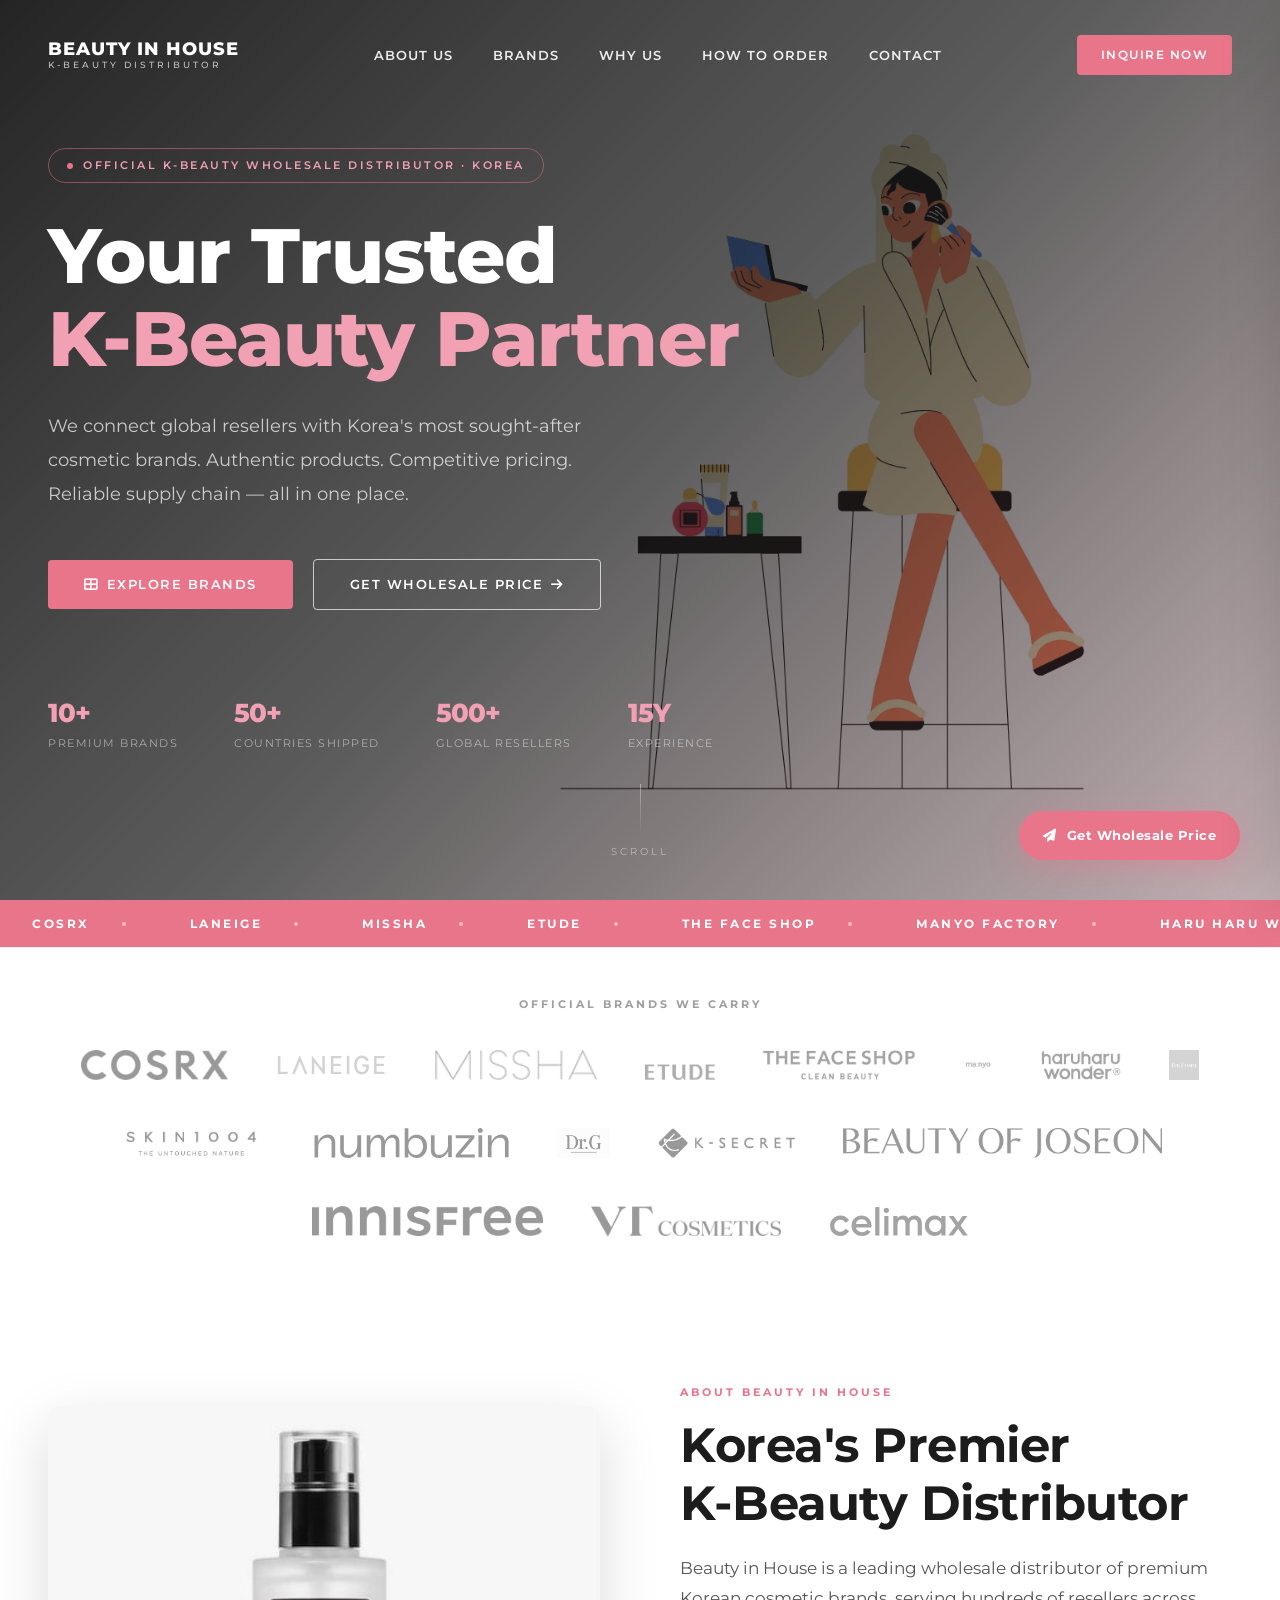
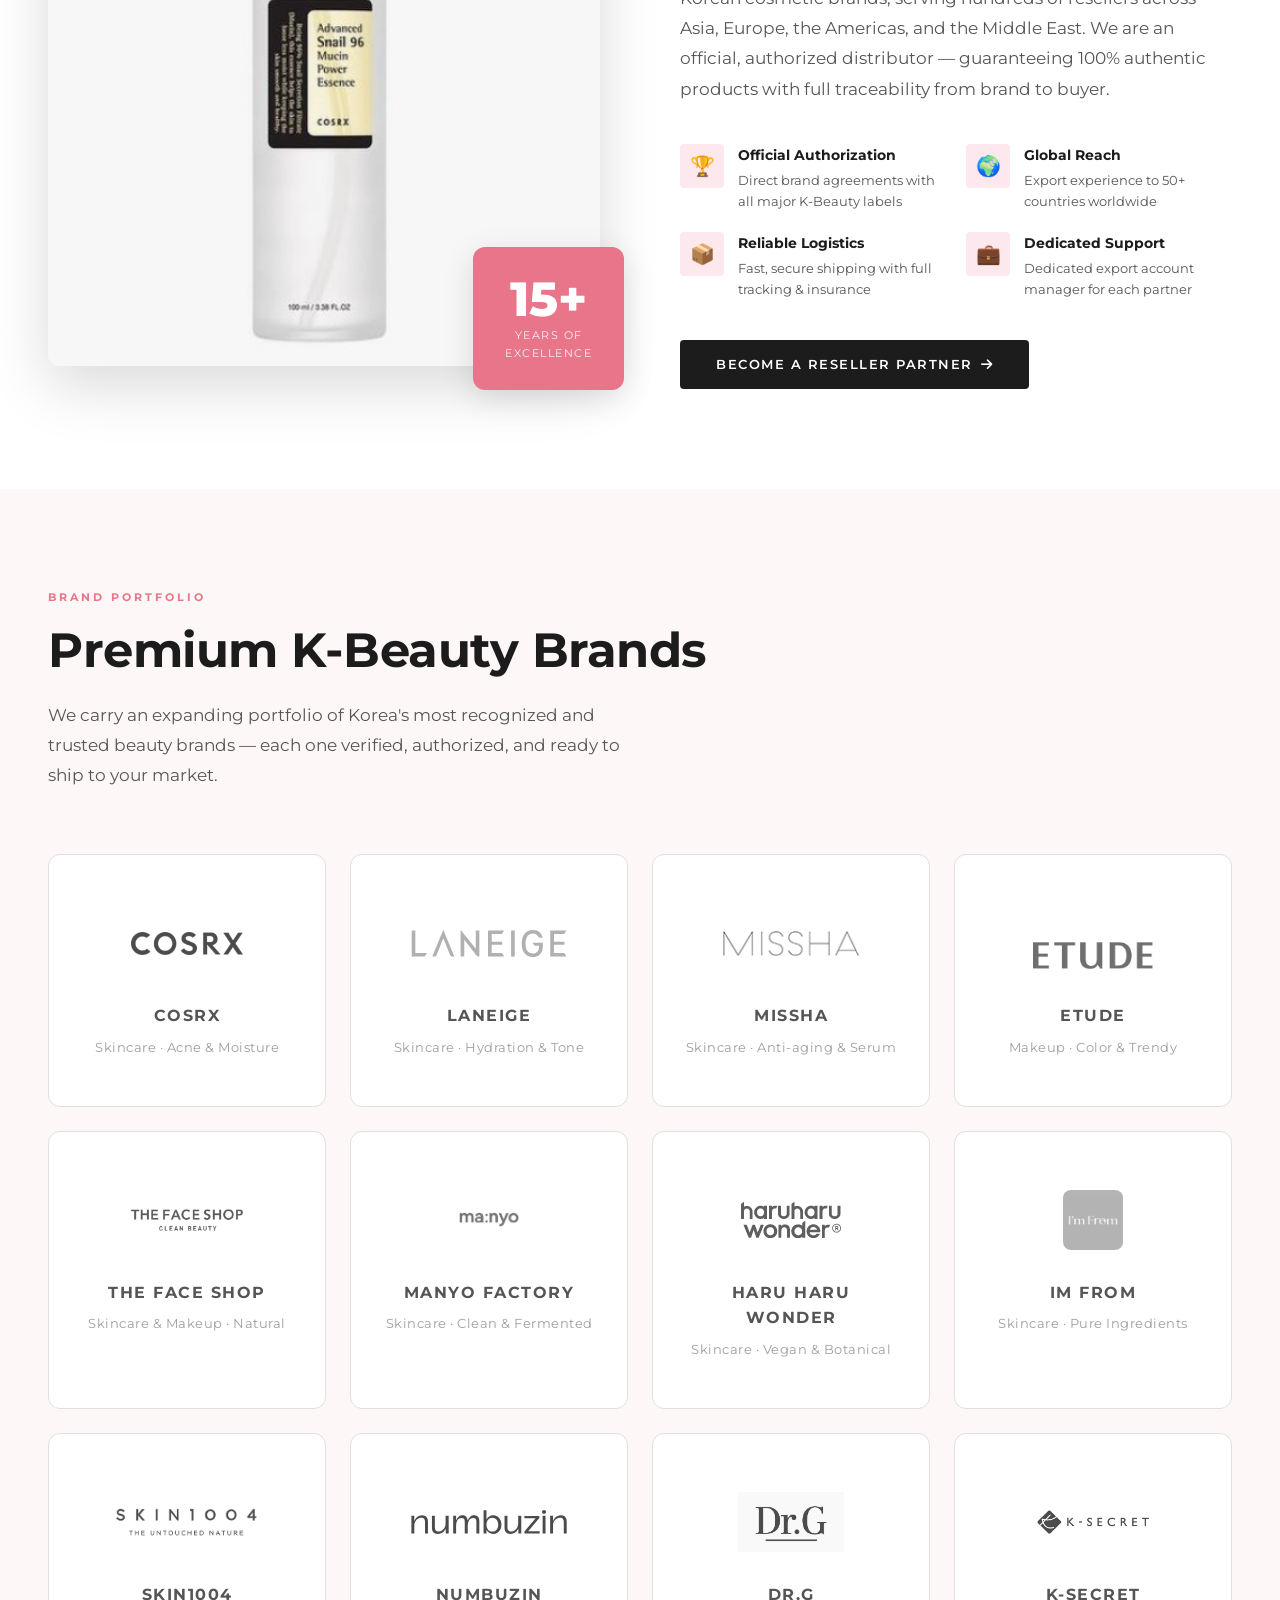
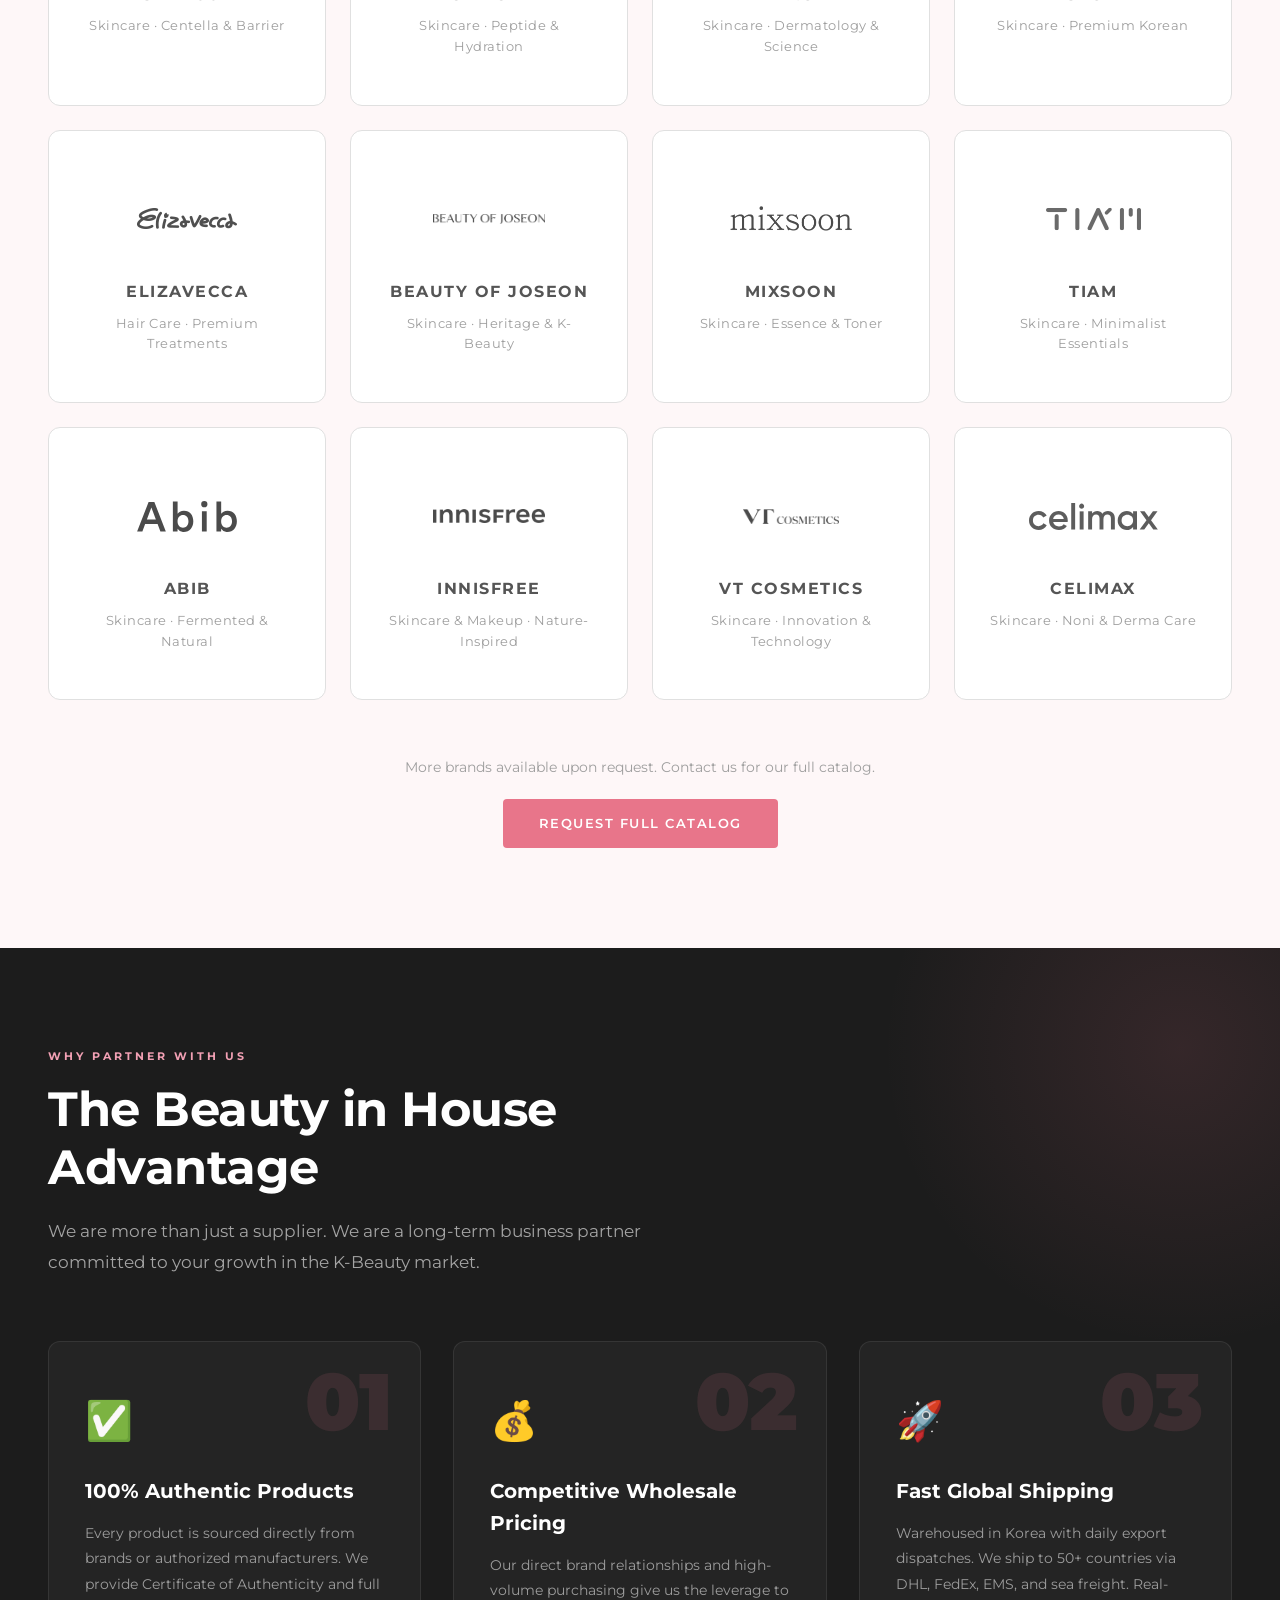
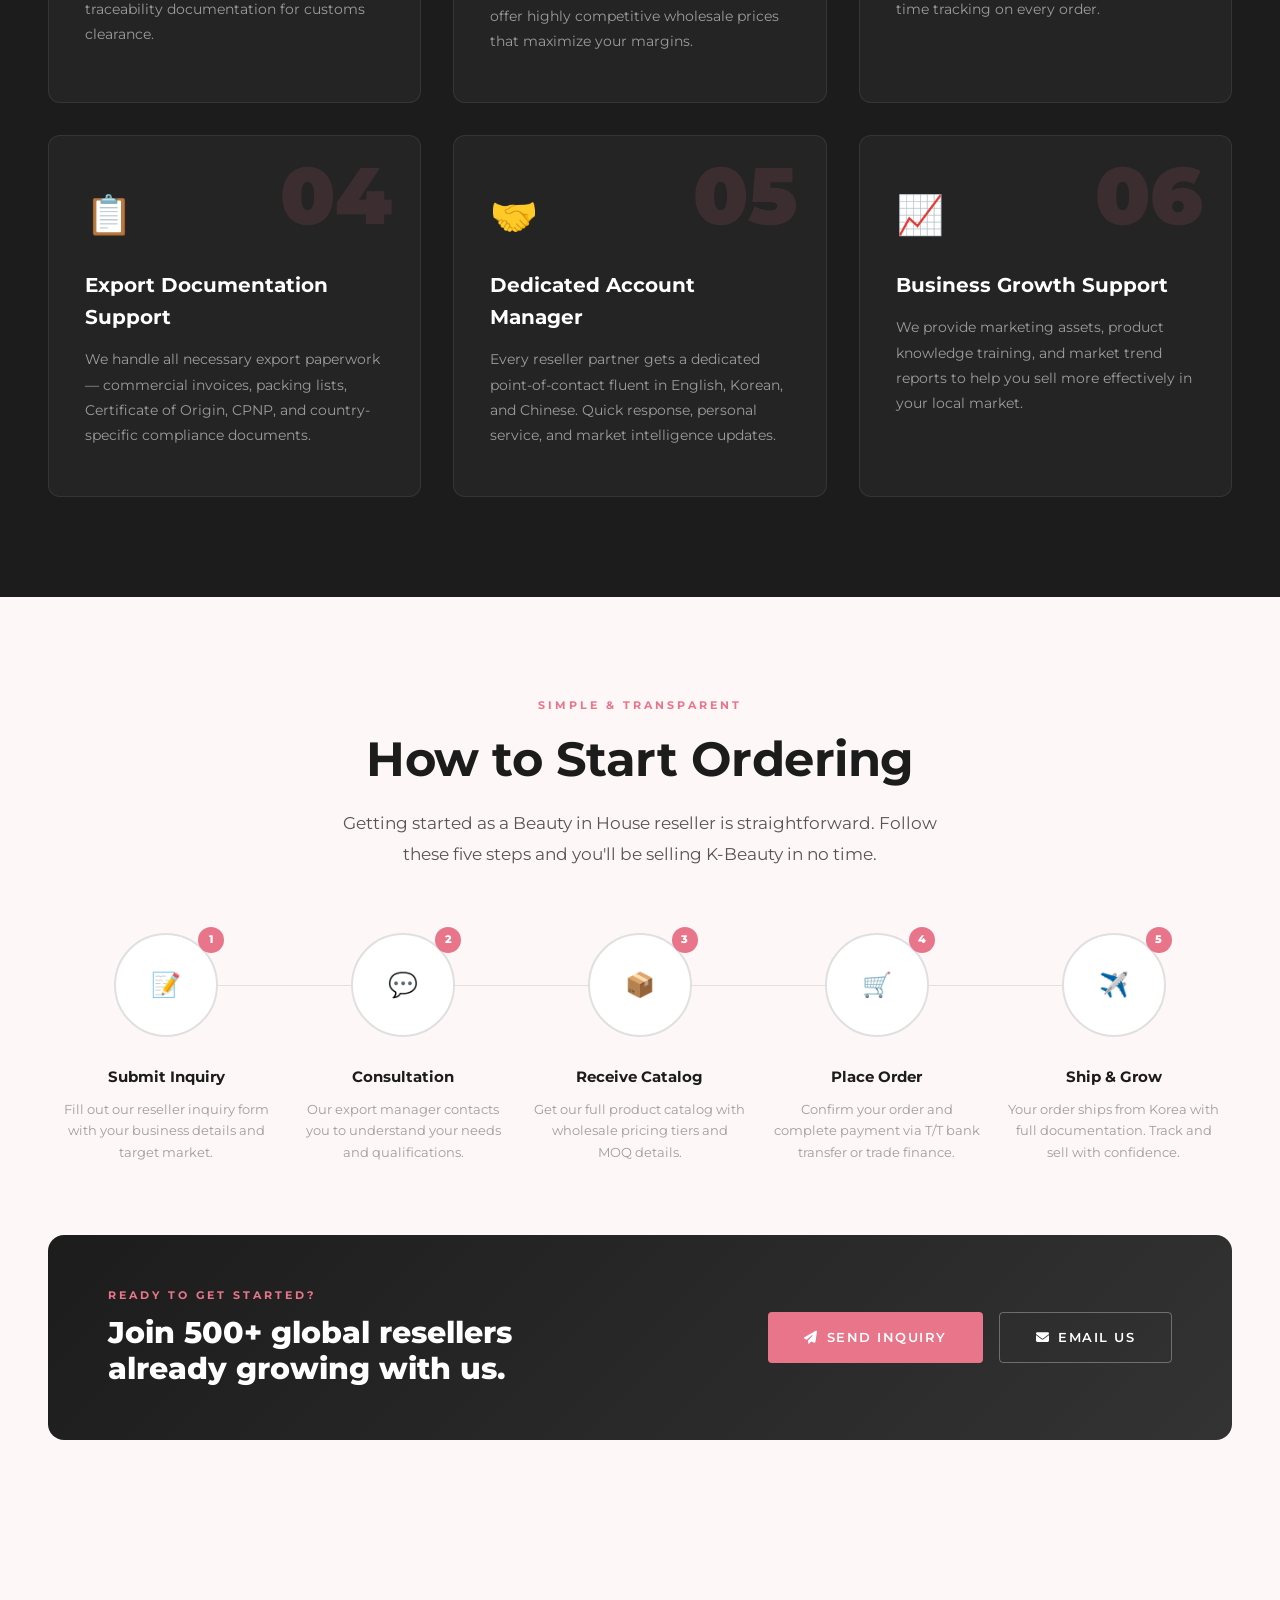
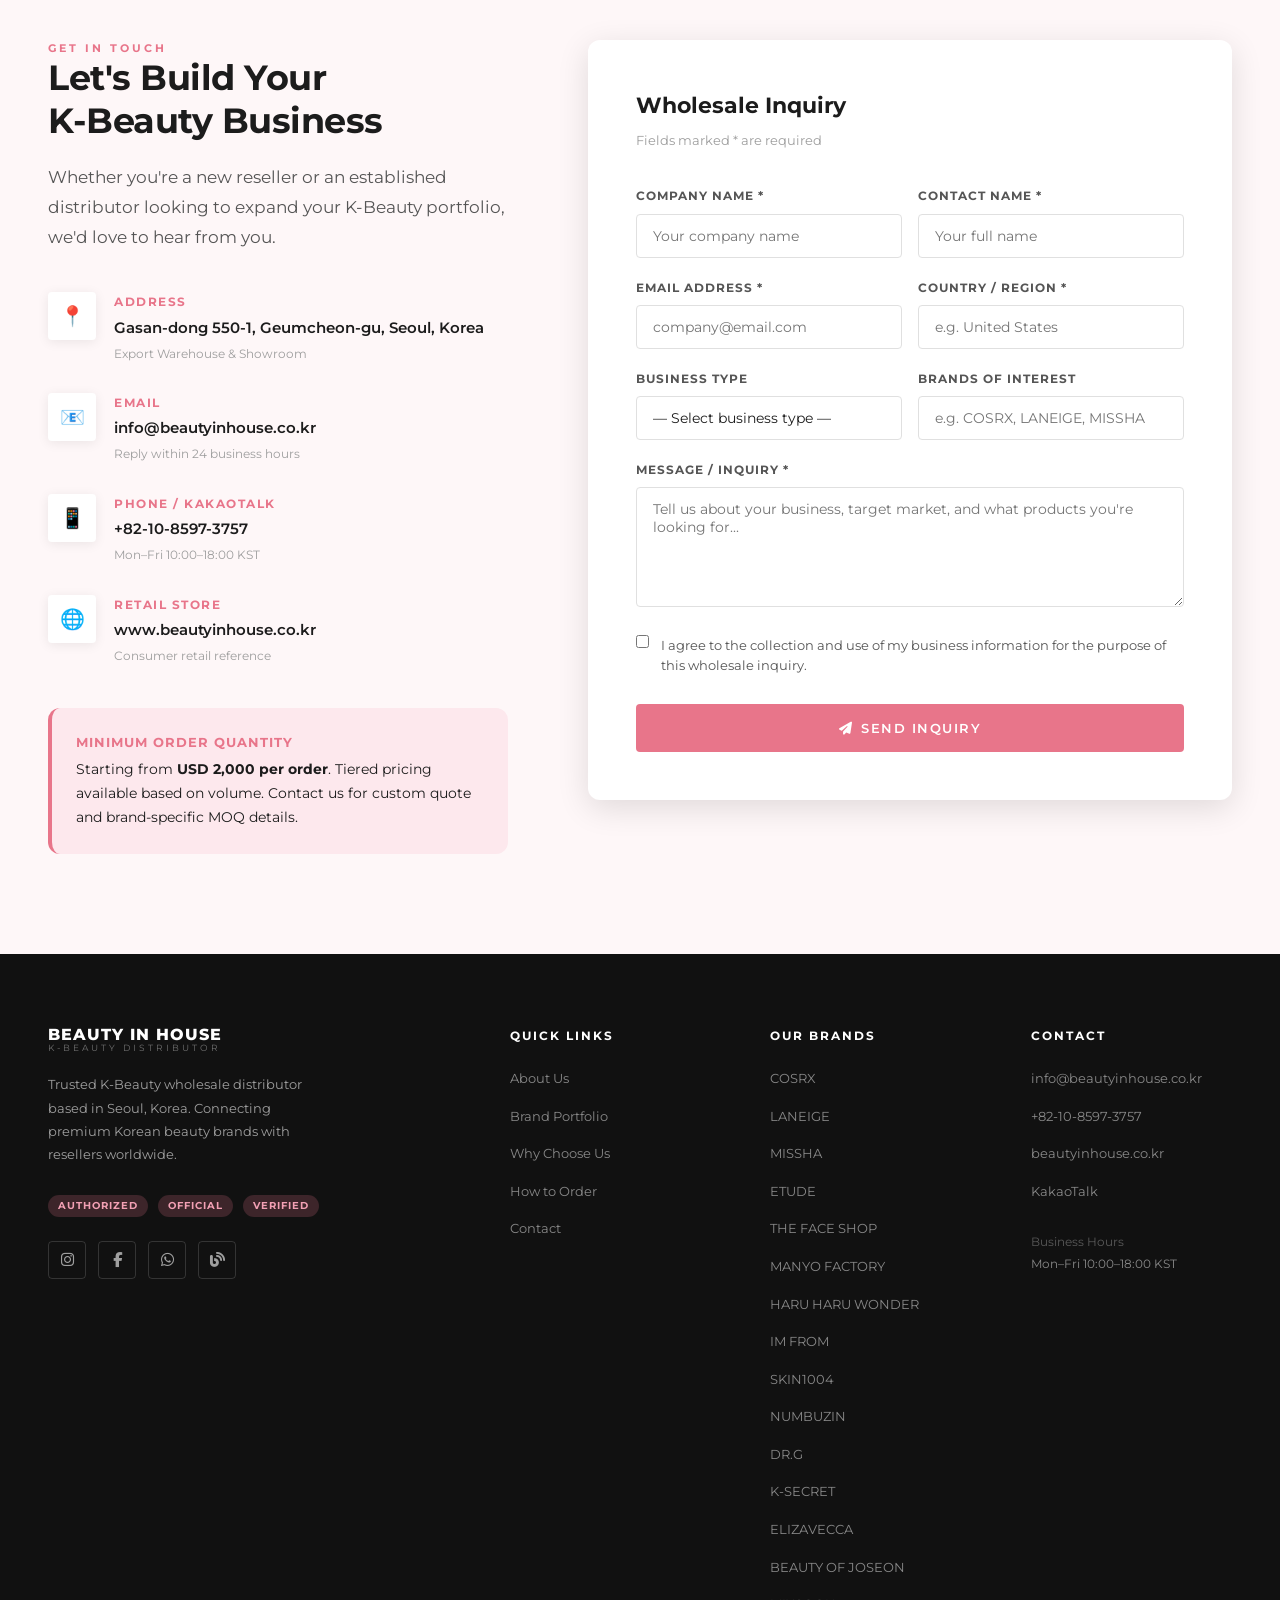
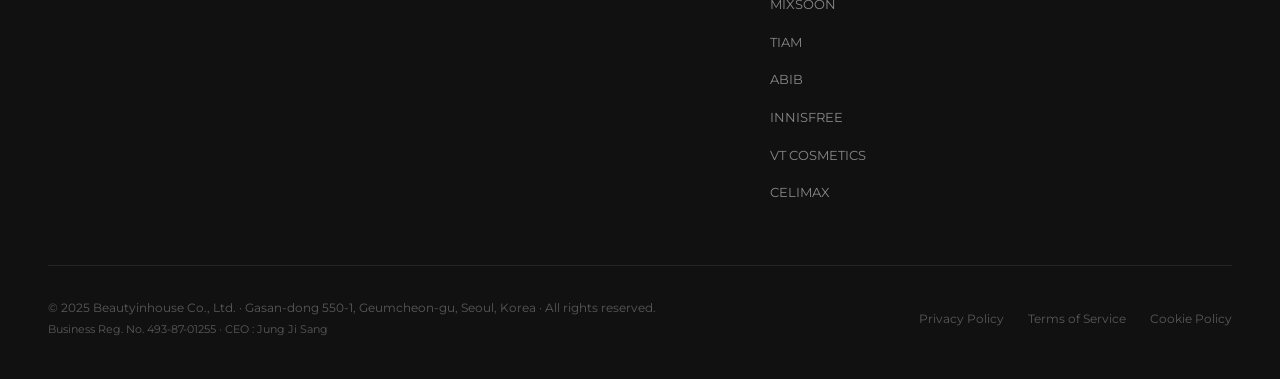
==== index.html @ b797c0ff "Add CELIMAX to brand portfolio Co-Authored-By: Claude Opus 4.6 (1M context) <noreply@anthropic.com>" ====
<!DOCTYPE html>
<html lang="en">
<head>
  <meta charset="UTF-8">
  <meta name="viewport" content="width=device-width, initial-scale=1.0">
  <meta name="description" content="Beauty in House — Korea's trusted K-Beauty wholesale distributor. Premium skincare and cosmetics brands for global resellers.">
  <meta name="keywords" content="K-Beauty distributor, Korean cosmetics wholesale, COSRX, Laneige, MISSHA, The Face Shop, Etude, SKIN1004, numbuzin, beauty wholesale Korea">
  <meta property="og:title" content="Beauty in House | K-Beauty Wholesale Distributor">
  <meta property="og:description" content="Your trusted partner for premium Korean beauty brands. Wholesale distribution to global resellers.">
  <meta property="og:image" content="https://www.beautyinhouse.co.kr/web/upload/category/editor/2019/12/13/cad87a195fcfed9d907563aa02113618.jpg">
  <title>Beauty in House | K-Beauty Wholesale Distributor</title>

  <!-- Fonts -->
  <link rel="preconnect" href="https://fonts.googleapis.com">
  <link rel="preconnect" href="https://fonts.gstatic.com" crossorigin>
  <link href="https://fonts.googleapis.com/css2?family=Montserrat:wght@400;500;600;700;800;900&family=Noto+Sans+KR:wght@400;500;700&display=swap" rel="stylesheet">

  <!-- Icons -->
  <link rel="stylesheet" href="https://cdnjs.cloudflare.com/ajax/libs/font-awesome/6.5.0/css/all.min.css">

  <!-- Styles -->
  <link rel="stylesheet" href="css/style.css">

  <style>
    /* Inline extras */
    .toast {
      position: fixed;
      bottom: 40px; left: 50%;
      transform: translateX(-50%) translateY(20px);
      background: #1C1C1C;
      color: #fff;
      padding: 14px 28px;
      border-radius: 100px;
      font-size: 14px;
      font-family: 'Montserrat', sans-serif;
      font-weight: 600;
      z-index: 9999;
      opacity: 0;
      transition: opacity 0.3s, transform 0.3s;
      box-shadow: 0 8px 32px rgba(0,0,0,0.2);
      white-space: nowrap;
      letter-spacing: 0.3px;
    }
    .toast.show { opacity: 1; transform: translateX(-50%) translateY(0); }
    .toast span { color: #4CAF50; margin-right: 6px; }
    .spinner {
      display: inline-block; width: 14px; height: 14px;
      border: 2px solid rgba(255,255,255,0.3);
      border-top-color: #fff; border-radius: 50%;
      animation: spin 0.7s linear infinite;
    }
    @keyframes spin { to { transform: rotate(360deg); } }
    .nav-links a.active-link { color: #E8758A !important; }
    .nav-links a.active-link::after { width: 100% !important; }

    /* Verified badge */
    .verified-tag {
      display: inline-flex; align-items: center; gap: 6px;
      background: rgba(232,117,138,0.15); border: 1px solid rgba(232,117,138,0.3);
      padding: 5px 14px; border-radius: 100px;
      font-size: 11px; font-weight: 700; letter-spacing: 1.5px;
      text-transform: uppercase; color: #E8758A; margin-bottom: 12px;
    }

    /* Partner logos row */
    .partner-row {
      border-top: 1px solid #eee;
      padding: 48px 0;
      background: #fff;
    }
    .partner-label {
      text-align: center;
      font-size: 11px;
      font-weight: 700;
      letter-spacing: 3px;
      text-transform: uppercase;
      color: #9E9E9E;
      margin-bottom: 36px;
    }
    .partner-logos {
      display: flex;
      align-items: center;
      justify-content: center;
      flex-wrap: wrap;
      gap: 48px;
    }
    .partner-logos img {
      height: 30px; width: auto;
      filter: grayscale(100%) opacity(0.4);
      transition: filter 0.3s;
      object-fit: contain;
    }
    .partner-logos img:hover { filter: grayscale(0%) opacity(1); }
  </style>
</head>
<body>

<!-- ============================================================
     HEADER
     ============================================================ -->
<header id="header" class="transparent">
  <nav class="nav-inner">

    <!-- Logo -->
    <a href="#" class="nav-logo">
      <img src="images/logo.png"
           alt="Beauty in House Logo">
      <div class="nav-logo-text">
        <span>BEAUTY IN HOUSE</span>
        <span>K-Beauty Distributor</span>
      </div>
    </a>

    <!-- Desktop Nav -->
    <ul class="nav-links">
      <li><a href="#about">About Us</a></li>
      <li><a href="#brands">Brands</a></li>
      <li><a href="#why">Why Us</a></li>
      <li><a href="#process">How to Order</a></li>
      <li><a href="#contact">Contact</a></li>
    </ul>

    <!-- Right side -->
    <div class="nav-cta">
      <a href="#contact" class="btn btn-primary">Inquire Now</a>
    </div>

    <!-- Mobile toggle -->
    <button class="menu-toggle" aria-label="Open menu">
      <span></span><span></span><span></span>
    </button>
  </nav>
</header>

<!-- Mobile Nav -->
<div class="mobile-overlay"></div>
<nav class="mobile-nav">
  <button class="mobile-nav-close">✕</button>
  <ul class="mobile-nav-links">
    <li><a href="#about">About Us <i class="fas fa-chevron-right" style="font-size:11px"></i></a></li>
    <li><a href="#brands">Brands <i class="fas fa-chevron-right" style="font-size:11px"></i></a></li>
    <li><a href="#why">Why Us <i class="fas fa-chevron-right" style="font-size:11px"></i></a></li>
    <li><a href="#process">How to Order <i class="fas fa-chevron-right" style="font-size:11px"></i></a></li>
    <li><a href="#contact">Contact <i class="fas fa-chevron-right" style="font-size:11px"></i></a></li>
  </ul>
  <div style="margin-top:40px;">
    <a href="#contact" class="btn btn-primary" style="width:100%;justify-content:center">Inquire Now</a>
  </div>
</nav>


<!-- ============================================================
     HERO SECTION
     ============================================================ -->
<section id="hero">
  <div class="hero-bg"></div>
  <div class="hero-overlay"></div>

  <div class="hero-content">
    <div class="hero-badge">
      <span>Official K-Beauty Wholesale Distributor · Korea</span>
    </div>

    <h1 class="hero-title">
      Your Trusted<br>
      <em>K-Beauty Partner</em>
    </h1>

    <p class="hero-desc">
      We connect global resellers with Korea's most sought-after cosmetic brands.
      Authentic products. Competitive pricing. Reliable supply chain — all in one place.
    </p>

    <div class="hero-actions">
      <a href="#brands" class="btn btn-primary">
        <i class="fas fa-th-large"></i> Explore Brands
      </a>
      <a href="#contact" class="btn btn-outline">
        Get Wholesale Price <i class="fas fa-arrow-right"></i>
      </a>
    </div>

    <div class="hero-stats">
      <div class="hero-stat">
        <div class="hero-stat-num">
          <span data-count="10" data-suffix="+">0+</span>
        </div>
        <div class="hero-stat-label">Premium Brands</div>
      </div>
      <div class="hero-stat">
        <div class="hero-stat-num">
          <span data-count="50" data-suffix="+">0+</span>
        </div>
        <div class="hero-stat-label">Countries Shipped</div>
      </div>
      <div class="hero-stat">
        <div class="hero-stat-num">
          <span data-count="500" data-suffix="+">0+</span>
        </div>
        <div class="hero-stat-label">Global Resellers</div>
      </div>
      <div class="hero-stat">
        <div class="hero-stat-num">
          <span data-count="15" data-suffix="Y">0Y</span>
        </div>
        <div class="hero-stat-label">Experience</div>
      </div>
    </div>
  </div>

  <div class="hero-scroll">
    <div class="scroll-line"></div>
    <span>Scroll</span>
  </div>
</section>


<!-- ============================================================
     TICKER
     ============================================================ -->
<div class="ticker-wrap">
  <div class="ticker-track">
    <!-- Duplicated for seamless loop -->
    <div class="ticker-item">COSRX <span class="ticker-dot"></span></div>
    <div class="ticker-item">LANEIGE <span class="ticker-dot"></span></div>
    <div class="ticker-item">MISSHA <span class="ticker-dot"></span></div>
    <div class="ticker-item">ETUDE <span class="ticker-dot"></span></div>
    <div class="ticker-item">THE FACE SHOP <span class="ticker-dot"></span></div>
    <div class="ticker-item">MANYO FACTORY <span class="ticker-dot"></span></div>
    <div class="ticker-item">HARU HARU WONDER <span class="ticker-dot"></span></div>
    <div class="ticker-item">IM FROM <span class="ticker-dot"></span></div>
    <div class="ticker-item">SKIN1004 <span class="ticker-dot"></span></div>
    <div class="ticker-item">NUMBUZIN <span class="ticker-dot"></span></div>
    <div class="ticker-item">DR.G <span class="ticker-dot"></span></div>
    <div class="ticker-item">K-SECRET <span class="ticker-dot"></span></div>
    <div class="ticker-item">BEAUTY OF JOSEON <span class="ticker-dot"></span></div>
    <div class="ticker-item">MIXSOON <span class="ticker-dot"></span></div>
    <div class="ticker-item">TIAM <span class="ticker-dot"></span></div>
    <div class="ticker-item">ABIB <span class="ticker-dot"></span></div>
    <div class="ticker-item">INNISFREE <span class="ticker-dot"></span></div>
    <div class="ticker-item">VT COSMETICS <span class="ticker-dot"></span></div>
    <div class="ticker-item">AUTHENTIC K-BEAUTY <span class="ticker-dot"></span></div>
    <div class="ticker-item">WHOLESALE DISTRIBUTION <span class="ticker-dot"></span></div>
    <div class="ticker-item">GLOBAL RESELLERS WELCOME <span class="ticker-dot"></span></div>
    <!-- Duplicate -->
    <div class="ticker-item">COSRX <span class="ticker-dot"></span></div>
    <div class="ticker-item">LANEIGE <span class="ticker-dot"></span></div>
    <div class="ticker-item">MISSHA <span class="ticker-dot"></span></div>
    <div class="ticker-item">ETUDE <span class="ticker-dot"></span></div>
    <div class="ticker-item">THE FACE SHOP <span class="ticker-dot"></span></div>
    <div class="ticker-item">MANYO FACTORY <span class="ticker-dot"></span></div>
    <div class="ticker-item">HARU HARU WONDER <span class="ticker-dot"></span></div>
    <div class="ticker-item">IM FROM <span class="ticker-dot"></span></div>
    <div class="ticker-item">SKIN1004 <span class="ticker-dot"></span></div>
    <div class="ticker-item">NUMBUZIN <span class="ticker-dot"></span></div>
    <div class="ticker-item">DR.G <span class="ticker-dot"></span></div>
    <div class="ticker-item">K-SECRET <span class="ticker-dot"></span></div>
    <div class="ticker-item">BEAUTY OF JOSEON <span class="ticker-dot"></span></div>
    <div class="ticker-item">MIXSOON <span class="ticker-dot"></span></div>
    <div class="ticker-item">TIAM <span class="ticker-dot"></span></div>
    <div class="ticker-item">ABIB <span class="ticker-dot"></span></div>
    <div class="ticker-item">INNISFREE <span class="ticker-dot"></span></div>
    <div class="ticker-item">VT COSMETICS <span class="ticker-dot"></span></div>
    <div class="ticker-item">AUTHENTIC K-BEAUTY <span class="ticker-dot"></span></div>
    <div class="ticker-item">WHOLESALE DISTRIBUTION <span class="ticker-dot"></span></div>
    <div class="ticker-item">GLOBAL RESELLERS WELCOME <span class="ticker-dot"></span></div>
  </div>
</div>


<!-- Partner logos quick row -->
<div class="partner-row">
  <div class="container">
    <p class="partner-label">Official Brands We Carry</p>
    <div class="partner-logos">
      <img src="Cosmetic Brand logo/COSRX 2.png"          alt="COSRX">
      <img src="Cosmetic Brand logo/laneige.svg"        alt="Laneige">
      <img src="Cosmetic Brand logo/MISSHA.png"         alt="MISSHA">
      <img src="Cosmetic Brand logo/etude.png"          alt="Etude">
      <img src="Cosmetic Brand logo/thefaceshop.png"    alt="The Face Shop">
      <img src="Cosmetic Brand logo/manyo.jpg"          alt="Manyo Factory">
      <img src="Cosmetic Brand logo/haruharu wonder.png" alt="Haru Haru Wonder">
      <img src="Cosmetic Brand logo/imfrom.jpg"         alt="Im From">
      <img src="Cosmetic Brand logo/SKIN1004.png"       alt="SKIN1004">
      <img src="Cosmetic Brand logo/numbuzin.svg"       alt="numbuzin">
      <img src="Cosmetic Brand logo/LOGO_Dr.G.webp"     alt="Dr.G">
      <img src="Cosmetic Brand logo/K-Secret.png"       alt="K-Secret">
      <img src="Cosmetic Brand logo/BEAUTY OF JOSEON.png" alt="Beauty of Joseon">
      <img src="Cosmetic Brand logo/innisfree.png"      alt="innisfree">
      <img src="Cosmetic Brand logo/VT Cosmetics.png"   alt="VT Cosmetics">
      <img src="images/celimax.svg"                     alt="CELIMAX">
    </div>
  </div>
</div>


<!-- ============================================================
     ABOUT SECTION
     ============================================================ -->
<section id="about" class="section">
  <div class="container">
    <div class="about-grid">

      <!-- Image side -->
      <div class="about-image-wrap reveal">
        <img class="about-image-main"
             src="images/cosrx mucin essence.jpg"
             alt="Beauty in House showroom"
             onerror="this.src='https://images.unsplash.com/photo-1631729371254-42c2892f0e6e?w=800&q=80'; this.onerror=null;">
        <div class="about-image-badge">
          <div class="num">15+</div>
          <div class="txt">Years of<br>Excellence</div>
        </div>
      </div>

      <!-- Text side -->
      <div class="about-text">
        <div class="reveal">
          <p class="label">About Beauty in House</p>
          <h2 class="section-title">Korea's Premier<br>K-Beauty Distributor</h2>
          <p class="section-subtitle" style="margin-top:20px">
            Beauty in House is a leading wholesale distributor of premium Korean cosmetic brands,
            serving hundreds of resellers across Asia, Europe, the Americas, and the Middle East.
            We are an official, authorized distributor — guaranteeing 100% authentic products
            with full traceability from brand to buyer.
          </p>
        </div>

        <div class="about-features reveal" style="transition-delay:0.15s">
          <div class="about-feature">
            <div class="about-feature-icon">🏆</div>
            <div class="about-feature-text">
              <strong>Official Authorization</strong>
              <p>Direct brand agreements with all major K-Beauty labels</p>
            </div>
          </div>
          <div class="about-feature">
            <div class="about-feature-icon">🌍</div>
            <div class="about-feature-text">
              <strong>Global Reach</strong>
              <p>Export experience to 50+ countries worldwide</p>
            </div>
          </div>
          <div class="about-feature">
            <div class="about-feature-icon">📦</div>
            <div class="about-feature-text">
              <strong>Reliable Logistics</strong>
              <p>Fast, secure shipping with full tracking & insurance</p>
            </div>
          </div>
          <div class="about-feature">
            <div class="about-feature-icon">💼</div>
            <div class="about-feature-text">
              <strong>Dedicated Support</strong>
              <p>Dedicated export account manager for each partner</p>
            </div>
          </div>
        </div>

        <div class="reveal" style="margin-top:40px; transition-delay:0.3s">
          <a href="#contact" class="btn btn-dark">
            Become a Reseller Partner <i class="fas fa-arrow-right"></i>
          </a>
        </div>
      </div>
    </div>
  </div>
</section>


<!-- ============================================================
     BRANDS SECTION
     ============================================================ -->
<section id="brands" class="section section-alt">
  <div class="container">
    <div class="section-header reveal">
      <p class="label">Brand Portfolio</p>
      <h2 class="section-title">Premium K-Beauty Brands</h2>
      <p class="section-subtitle">
        We carry an expanding portfolio of Korea's most recognized and trusted beauty brands —
        each one verified, authorized, and ready to ship to your market.
      </p>
    </div>

    <div class="brands-grid">

      <!-- COSRX -->
      <div class="brand-card reveal reveal-delay-1">
        <div class="brand-logo-wrap">
          <img src="Cosmetic Brand logo/COSRX 2.png" alt="COSRX"
               onerror="this.style.display='none'; this.nextElementSibling.style.display='block'">
          <span style="display:none; font-size:1.6rem; font-weight:900; letter-spacing:1px;">COSRX</span>
        </div>
        <div class="brand-name">COSRX</div>
        <div class="brand-category">Skincare · Acne &amp; Moisture</div>
      </div>

      <!-- LANEIGE -->
      <div class="brand-card reveal reveal-delay-2">
        <div class="brand-logo-wrap">
          <img src="Cosmetic Brand logo/laneige.svg" alt="Laneige"
               onerror="this.style.display='none'; this.nextElementSibling.style.display='block'">
          <span style="display:none; font-size:1.3rem; font-weight:900; letter-spacing:2px;">LANEIGE</span>
        </div>
        <div class="brand-name">LANEIGE</div>
        <div class="brand-category">Skincare · Hydration &amp; Tone</div>
      </div>

      <!-- MISSHA -->
      <div class="brand-card reveal reveal-delay-3">
        <div class="brand-logo-wrap">
          <img src="Cosmetic Brand logo/MISSHA.png" alt="MISSHA"
               onerror="this.style.display='none'; this.nextElementSibling.style.display='block'">
          <span style="display:none; font-size:1.4rem; font-weight:900; letter-spacing:1px;">MISSHA</span>
        </div>
        <div class="brand-name">MISSHA</div>
        <div class="brand-category">Skincare · Anti-aging &amp; Serum</div>
      </div>

      <!-- ETUDE -->
      <div class="brand-card reveal reveal-delay-4">
        <div class="brand-logo-wrap">
          <img src="Cosmetic Brand logo/etude.png" alt="Etude"
               onerror="this.style.display='none'; this.nextElementSibling.style.display='block'">
          <span style="display:none; font-size:1.4rem; font-weight:900; letter-spacing:1px;">ETUDE</span>
        </div>
        <div class="brand-name">ETUDE</div>
        <div class="brand-category">Makeup · Color &amp; Trendy</div>
      </div>

      <!-- THE FACE SHOP -->
      <div class="brand-card reveal reveal-delay-1">
        <div class="brand-logo-wrap">
          <img src="Cosmetic Brand logo/thefaceshop.png" alt="The Face Shop"
               onerror="this.style.display='none'; this.nextElementSibling.style.display='block'">
          <span style="display:none; font-size:1.1rem; font-weight:900; letter-spacing:1px;">THE FACE SHOP</span>
        </div>
        <div class="brand-name">THE FACE SHOP</div>
        <div class="brand-category">Skincare &amp; Makeup · Natural</div>
      </div>

      <!-- MANYO FACTORY -->
      <div class="brand-card reveal reveal-delay-2">
        <div class="brand-logo-wrap">
          <img src="Cosmetic Brand logo/manyo2.jpg" alt="Manyo Factory"
               style="border-radius:8px"
               onerror="this.style.display='none'; this.nextElementSibling.style.display='block'">
          <span style="display:none; font-size:1.2rem; font-weight:900; letter-spacing:1px;">MANYO</span>
        </div>
        <div class="brand-name">MANYO FACTORY</div>
        <div class="brand-category">Skincare · Clean &amp; Fermented</div>
      </div>

      <!-- HARU HARU WONDER -->
      <div class="brand-card reveal reveal-delay-3">
        <div class="brand-logo-wrap">
          <img src="Cosmetic Brand logo/haruharu wonder.png" alt="Haru Haru Wonder"
               onerror="this.style.display='none'; this.nextElementSibling.style.display='block'">
          <span style="display:none; font-size:1.1rem; font-weight:900; letter-spacing:1px;">HARU HARU</span>
        </div>
        <div class="brand-name">HARU HARU WONDER</div>
        <div class="brand-category">Skincare · Vegan &amp; Botanical</div>
      </div>

      <!-- IM FROM -->
      <div class="brand-card reveal reveal-delay-4">
        <div class="brand-logo-wrap">
          <img src="Cosmetic Brand logo/imfrom.jpg" alt="Im From"
               style="border-radius:8px"
               onerror="this.style.display='none'; this.nextElementSibling.style.display='block'">
          <span style="display:none; font-size:1.4rem; font-weight:900; letter-spacing:1px;">IM FROM</span>
        </div>
        <div class="brand-name">IM FROM</div>
        <div class="brand-category">Skincare · Pure Ingredients</div>
      </div>

      <!-- SKIN1004 -->
      <div class="brand-card reveal reveal-delay-1">
        <div class="brand-logo-wrap">
          <img src="Cosmetic Brand logo/SKIN1004.png" alt="SKIN1004"
               onerror="this.style.display='none'; this.nextElementSibling.style.display='block'">
          <span style="display:none; font-size:1.4rem; font-weight:900; letter-spacing:1px;">SKIN1004</span>
        </div>
        <div class="brand-name">SKIN1004</div>
        <div class="brand-category">Skincare · Centella &amp; Barrier</div>
      </div>

      <!-- NUMBUZIN -->
      <div class="brand-card reveal reveal-delay-2">
        <div class="brand-logo-wrap">
          <img src="Cosmetic Brand logo/numbuzin.svg" alt="numbuzin"
               onerror="this.style.display='none'; this.nextElementSibling.style.display='block'">
          <span style="display:none; font-size:1.4rem; font-weight:900; letter-spacing:1px;">NUMBUZIN</span>
        </div>
        <div class="brand-name">NUMBUZIN</div>
        <div class="brand-category">Skincare · Peptide &amp; Hydration</div>
      </div>

      <!-- DR.G -->
      <div class="brand-card reveal reveal-delay-3">
        <div class="brand-logo-wrap">
          <img src="Cosmetic Brand logo/LOGO_Dr.G.webp" alt="Dr.G"
               onerror="this.style.display='none'; this.nextElementSibling.style.display='block'">
          <span style="display:none; font-size:1.4rem; font-weight:900; letter-spacing:1px;">DR.G</span>
        </div>
        <div class="brand-name">DR.G</div>
        <div class="brand-category">Skincare · Dermatology &amp; Science</div>
      </div>

      <!-- K-SECRET -->
      <div class="brand-card reveal reveal-delay-4">
        <div class="brand-logo-wrap">
          <img src="Cosmetic Brand logo/K-Secret.png" alt="K-Secret"
               onerror="this.style.display='none'; this.nextElementSibling.style.display='block'">
          <span style="display:none; font-size:1.4rem; font-weight:900; letter-spacing:1px;">K-SECRET</span>
        </div>
        <div class="brand-name">K-SECRET</div>
        <div class="brand-category">Skincare · Premium Korean</div>
      </div>

      <!-- ELIZAVECCA -->
      <div class="brand-card reveal reveal-delay-1">
        <div class="brand-logo-wrap">
          <img src="Cosmetic Brand logo/Elizavecca.png" alt="Elizavecca"
               onerror="this.style.display='none'; this.nextElementSibling.style.display='block'">
          <span style="display:none; font-size:1.4rem; font-weight:900; letter-spacing:1px;">ELIZAVECCA</span>
        </div>
        <div class="brand-name">ELIZAVECCA</div>
        <div class="brand-category">Hair Care · Premium Treatments</div>
      </div>

      <!-- BEAUTY OF JOSEON -->
      <div class="brand-card reveal reveal-delay-2">
        <div class="brand-logo-wrap">
          <img src="Cosmetic Brand logo/BEAUTY OF JOSEON.png" alt="Beauty of Joseon"
               onerror="this.style.display='none'; this.nextElementSibling.style.display='block'">
          <span style="display:none; font-size:1.2rem; font-weight:900; letter-spacing:1px;">BEAUTY OF JOSEON</span>
        </div>
        <div class="brand-name">BEAUTY OF JOSEON</div>
        <div class="brand-category">Skincare · Heritage &amp; K-Beauty</div>
      </div>

      <!-- MIXSOON -->
      <div class="brand-card reveal reveal-delay-3">
        <div class="brand-logo-wrap">
          <img src="Cosmetic Brand logo/mixsoon.png" alt="mixsoon"
               onerror="this.style.display='none'; this.nextElementSibling.style.display='block'">
          <span style="display:none; font-size:1.4rem; font-weight:900; letter-spacing:1px;">MIXSOON</span>
        </div>
        <div class="brand-name">MIXSOON</div>
        <div class="brand-category">Skincare · Essence &amp; Toner</div>
      </div>

      <!-- TIAM -->
      <div class="brand-card reveal reveal-delay-4">
        <div class="brand-logo-wrap">
          <img src="Cosmetic Brand logo/TIAM.png" alt="TIAM"
               onerror="this.style.display='none'; this.nextElementSibling.style.display='block'">
          <span style="display:none; font-size:1.4rem; font-weight:900; letter-spacing:1px;">TIAM</span>
        </div>
        <div class="brand-name">TIAM</div>
        <div class="brand-category">Skincare · Minimalist Essentials</div>
      </div>

      <!-- ABIB -->
      <div class="brand-card reveal reveal-delay-1">
        <div class="brand-logo-wrap">
          <img src="Cosmetic Brand logo/Abib.svg" alt="Abib"
               onerror="this.style.display='none'; this.nextElementSibling.style.display='block'">
          <span style="display:none; font-size:1.4rem; font-weight:900; letter-spacing:1px;">ABIB</span>
        </div>
        <div class="brand-name">ABIB</div>
        <div class="brand-category">Skincare · Fermented &amp; Natural</div>
      </div>

      <!-- INNISFREE -->
      <div class="brand-card reveal reveal-delay-2">
        <div class="brand-logo-wrap">
          <img src="Cosmetic Brand logo/innisfree.png" alt="innisfree"
               onerror="this.style.display='none'; this.nextElementSibling.style.display='block'">
          <span style="display:none; font-size:1.4rem; font-weight:900; letter-spacing:1px;">INNISFREE</span>
        </div>
        <div class="brand-name">INNISFREE</div>
        <div class="brand-category">Skincare &amp; Makeup · Nature-Inspired</div>
      </div>

      <!-- VT COSMETICS -->
      <div class="brand-card reveal reveal-delay-3">
        <div class="brand-logo-wrap">
          <img src="Cosmetic Brand logo/VT Cosmetics.png" alt="VT Cosmetics"
               onerror="this.style.display='none'; this.nextElementSibling.style.display='block'">
          <span style="display:none; font-size:1.2rem; font-weight:900; letter-spacing:1px;">VT COSMETICS</span>
        </div>
        <div class="brand-name">VT COSMETICS</div>
        <div class="brand-category">Skincare · Innovation &amp; Technology</div>
      </div>

      <!-- CELIMAX -->
      <div class="brand-card reveal reveal-delay-4">
        <div class="brand-logo-wrap">
          <img src="images/celimax.svg" alt="CELIMAX"
               onerror="this.style.display='none'; this.nextElementSibling.style.display='block'">
          <span style="display:none; font-size:1.2rem; font-weight:900; letter-spacing:1px;">CELIMAX</span>
        </div>
        <div class="brand-name">CELIMAX</div>
        <div class="brand-category">Skincare · Noni &amp; Derma Care</div>
      </div>

    </div>

    <div class="reveal" style="text-align:center; margin-top:56px; transition-delay:0.3s">
      <p style="font-size:14px; color:#9E9E9E; margin-bottom:20px">
        More brands available upon request. Contact us for our full catalog.
      </p>
      <a href="#contact" class="btn btn-primary">Request Full Catalog</a>
    </div>
  </div>
</section>


<!-- ============================================================
     WHY CHOOSE US
     ============================================================ -->
<section id="why" class="section">
  <div class="container">
    <div class="section-header reveal">
      <p class="label">Why Partner With Us</p>
      <h2 class="section-title">The Beauty in House<br>Advantage</h2>
      <p class="section-subtitle">
        We are more than just a supplier. We are a long-term business partner
        committed to your growth in the K-Beauty market.
      </p>
    </div>

    <div class="why-grid">

      <div class="why-card reveal reveal-delay-1">
        <div class="why-num">01</div>
        <div class="why-icon">✅</div>
        <h3>100% Authentic Products</h3>
        <p>Every product is sourced directly from brands or authorized manufacturers. We provide Certificate of Authenticity and full traceability documentation for customs clearance.</p>
      </div>

      <div class="why-card reveal reveal-delay-2">
        <div class="why-num">02</div>
        <div class="why-icon">💰</div>
        <h3>Competitive Wholesale Pricing</h3>
        <p>Our direct brand relationships and high-volume purchasing give us the leverage to offer highly competitive wholesale prices that maximize your margins.</p>
      </div>

      <div class="why-card reveal reveal-delay-3">
        <div class="why-num">03</div>
        <div class="why-icon">🚀</div>
        <h3>Fast Global Shipping</h3>
        <p>Warehoused in Korea with daily export dispatches. We ship to 50+ countries via DHL, FedEx, EMS, and sea freight. Real-time tracking on every order.</p>
      </div>

      <div class="why-card reveal reveal-delay-1">
        <div class="why-num">04</div>
        <div class="why-icon">📋</div>
        <h3>Export Documentation Support</h3>
        <p>We handle all necessary export paperwork — commercial invoices, packing lists, Certificate of Origin, CPNP, and country-specific compliance documents.</p>
      </div>

      <div class="why-card reveal reveal-delay-2">
        <div class="why-num">05</div>
        <div class="why-icon">🤝</div>
        <h3>Dedicated Account Manager</h3>
        <p>Every reseller partner gets a dedicated point-of-contact fluent in English, Korean, and Chinese. Quick response, personal service, and market intelligence updates.</p>
      </div>

      <div class="why-card reveal reveal-delay-3">
        <div class="why-num">06</div>
        <div class="why-icon">📈</div>
        <h3>Business Growth Support</h3>
        <p>We provide marketing assets, product knowledge training, and market trend reports to help you sell more effectively in your local market.</p>
      </div>

    </div>
  </div>
</section>


<!-- ============================================================
     HOW TO ORDER / PROCESS
     ============================================================ -->
<section id="process" class="section section-alt">
  <div class="container">
    <div class="section-header text-center reveal" style="text-align:center">
      <p class="label">Simple &amp; Transparent</p>
      <h2 class="section-title">How to Start Ordering</h2>
      <p class="section-subtitle" style="margin:20px auto 0">
        Getting started as a Beauty in House reseller is straightforward.
        Follow these five steps and you'll be selling K-Beauty in no time.
      </p>
    </div>

    <div class="process-steps">

      <div class="process-step reveal reveal-delay-1">
        <div class="step-num">
          📝 <span>1</span>
        </div>
        <div class="step-title">Submit Inquiry</div>
        <div class="step-desc">Fill out our reseller inquiry form with your business details and target market.</div>
      </div>

      <div class="process-step reveal reveal-delay-2">
        <div class="step-num">
          💬 <span>2</span>
        </div>
        <div class="step-title">Consultation</div>
        <div class="step-desc">Our export manager contacts you to understand your needs and qualifications.</div>
      </div>

      <div class="process-step reveal reveal-delay-3">
        <div class="step-num">
          📦 <span>3</span>
        </div>
        <div class="step-title">Receive Catalog</div>
        <div class="step-desc">Get our full product catalog with wholesale pricing tiers and MOQ details.</div>
      </div>

      <div class="process-step reveal reveal-delay-4">
        <div class="step-num">
          🛒 <span>4</span>
        </div>
        <div class="step-title">Place Order</div>
        <div class="step-desc">Confirm your order and complete payment via T/T bank transfer or trade finance.</div>
      </div>

      <div class="process-step reveal reveal-delay-5">
        <div class="step-num">
          ✈️ <span>5</span>
        </div>
        <div class="step-title">Ship &amp; Grow</div>
        <div class="step-desc">Your order ships from Korea with full documentation. Track and sell with confidence.</div>
      </div>

    </div>

    <!-- CTA bar -->
    <div class="process-cta reveal">
      <div>
        <p style="font-size:11px; letter-spacing:3px; text-transform:uppercase; color:#E8758A; font-weight:700; margin-bottom:10px">Ready to get started?</p>
        <h3 style="font-size:1.9rem; font-weight:800; color:#fff; line-height:1.2">Join 500+ global resellers<br>already growing with us.</h3>
      </div>
      <div style="display:flex; gap:16px; flex-wrap:wrap">
        <a href="#contact" class="btn btn-primary">
          <i class="fas fa-paper-plane"></i> Send Inquiry
        </a>
        <a href="mailto:export@beautyinhouse.co.kr" class="btn btn-outline" style="border-color:rgba(255,255,255,0.3)">
          <i class="fas fa-envelope"></i> Email Us
        </a>
      </div>
    </div>
  </div>
</section>


<!-- ============================================================
     CONTACT / INQUIRY
     ============================================================ -->
<section id="contact" class="section">
  <div class="container">
    <div class="contact-grid">

      <!-- Info side -->
      <div class="contact-info reveal">
        <p class="label">Get in Touch</p>
        <h2 class="section-title">Let's Build Your<br>K-Beauty Business</h2>
        <p class="section-subtitle" style="margin-top:20px">
          Whether you're a new reseller or an established distributor looking to expand
          your K-Beauty portfolio, we'd love to hear from you.
        </p>

        <div class="contact-items">
          <div class="contact-item">
            <div class="contact-item-icon">📍</div>
            <div class="contact-item-text">
              <strong>Address</strong>
              <p>Gasan-dong 550-1, Geumcheon-gu, Seoul, Korea</p>
              <small>Export Warehouse &amp; Showroom</small>
            </div>
          </div>
          <div class="contact-item">
            <div class="contact-item-icon">📧</div>
            <div class="contact-item-text">
              <strong>Email</strong>
              <p>info@beautyinhouse.co.kr</p>
              <small>Reply within 24 business hours</small>
            </div>
          </div>
          <div class="contact-item">
            <div class="contact-item-icon">📱</div>
            <div class="contact-item-text">
              <strong>Phone / KakaoTalk</strong>
              <p>+82-10-8597-3757</p>
              <small>Mon–Fri 10:00–18:00 KST</small>
            </div>
          </div>
          <div class="contact-item">
            <div class="contact-item-icon">🌐</div>
            <div class="contact-item-text">
              <strong>Retail Store</strong>
              <p>www.beautyinhouse.co.kr</p>
              <small>Consumer retail reference</small>
            </div>
          </div>
        </div>

        <div style="margin-top:40px; padding:24px; background:var(--gold-pale); border-radius:12px; border-left:4px solid var(--gold)">
          <p style="font-size:13px; font-weight:700; color:var(--gold); margin-bottom:6px; text-transform:uppercase; letter-spacing:1px">
            Minimum Order Quantity
          </p>
          <p style="font-size:14px; color:var(--primary); line-height:1.7">
            Starting from <strong>USD 2,000 per order</strong>. Tiered pricing available based on volume.
            Contact us for custom quote and brand-specific MOQ details.
          </p>
        </div>
      </div>

      <!-- Form side -->
      <div class="reveal" style="transition-delay:0.2s">
        <form class="inquiry-form" id="contact-form" novalidate>
          <h3 class="form-title">Wholesale Inquiry</h3>
          <p class="form-sub">Fields marked * are required</p>

          <div class="form-row">
            <div class="form-group">
              <label>Company Name *</label>
              <input type="text" id="company" name="company" placeholder="Your company name" required>
            </div>
            <div class="form-group">
              <label>Contact Name *</label>
              <input type="text" id="name" name="name" placeholder="Your full name" required>
            </div>
          </div>

          <div class="form-row">
            <div class="form-group">
              <label>Email Address *</label>
              <input type="email" id="email" name="email" placeholder="company@email.com" required>
            </div>
            <div class="form-group">
              <label>Country / Region *</label>
              <input type="text" id="country" name="country" placeholder="e.g. United States" required>
            </div>
          </div>

          <div class="form-row">
            <div class="form-group">
              <label>Business Type</label>
              <select id="business-type" name="business-type">
                <option value="">— Select business type —</option>
                <option>Online Retailer</option>
                <option>Offline Retailer</option>
                <option>Distributor</option>
                <option>Wholesaler</option>
                <option>Salon / Spa</option>
                <option>Other</option>
              </select>
            </div>
            <div class="form-group">
              <label>Brands of Interest</label>
              <input type="text" id="brands-interest" name="brands-interest" placeholder="e.g. COSRX, LANEIGE, MISSHA">
            </div>
          </div>

          <div class="form-group">
            <label>Message / Inquiry *</label>
            <textarea id="message" name="message" placeholder="Tell us about your business, target market, and what products you're looking for..." required></textarea>
          </div>

          <div class="form-check">
            <input type="checkbox" id="agree" name="agree" required>
            <label for="agree">
              I agree to the collection and use of my business information for the purpose of this wholesale inquiry.
            </label>
          </div>

          <button type="submit" class="btn btn-primary form-submit" style="width:100%; justify-content:center; padding:16px">
            <i class="fas fa-paper-plane"></i> Send Inquiry
          </button>

          <div id="form-success" style="display:none; margin-top:16px; padding:16px; background:#e8f5e9; color:#2e7d32; border-radius:8px; text-align:center; font-weight:600; transition: opacity 0.3s;">
            ✓ Your inquiry has been sent successfully. We will reply within 24 hours.
          </div>
        </form>
      </div>
    </div>
  </div>
</section>


<!-- ============================================================
     FOOTER
     ============================================================ -->
<footer id="footer">
  <div class="container">
    <div class="footer-grid">

      <!-- Brand col -->
      <div class="footer-brand">
        <div class="footer-logo">
          <img src="https://www.beautyinhouse.co.kr/web/upload/category/editor/2020/02/18/9f4010ba7065a219219232e8225a371f.png"
               alt="Beauty in House"
               onerror="this.style.display='none'">
          <div class="footer-logo-text">
            <span>BEAUTY IN HOUSE</span>
            <span>K-Beauty Distributor</span>
          </div>
        </div>
        <p class="footer-desc">
          Trusted K-Beauty wholesale distributor based in Seoul, Korea.
          Connecting premium Korean beauty brands with resellers worldwide.
        </p>
        <div class="footer-cert">
          <span class="cert-badge">AUTHORIZED</span>
          <span class="cert-badge">OFFICIAL</span>
          <span class="cert-badge">VERIFIED</span>
        </div>
        <div class="footer-socials" style="margin-top:24px">
          <a href="#" class="footer-social"><i class="fab fa-instagram"></i></a>
          <a href="#" class="footer-social"><i class="fab fa-facebook-f"></i></a>
          <a href="#" class="footer-social"><i class="fab fa-whatsapp"></i></a>
          <a href="#" class="footer-social"><i class="fas fa-blog"></i></a>
        </div>
      </div>

      <!-- Quick Links -->
      <div class="footer-col">
        <h4>Quick Links</h4>
        <ul>
          <li><a href="#about">About Us</a></li>
          <li><a href="#brands">Brand Portfolio</a></li>
          <li><a href="#why">Why Choose Us</a></li>
          <li><a href="#process">How to Order</a></li>
          <li><a href="#contact">Contact</a></li>
        </ul>
      </div>

      <!-- Brands -->
      <div class="footer-col">
        <h4>Our Brands</h4>
        <ul>
          <li><a href="#brands">COSRX</a></li>
          <li><a href="#brands">LANEIGE</a></li>
          <li><a href="#brands">MISSHA</a></li>
          <li><a href="#brands">ETUDE</a></li>
          <li><a href="#brands">THE FACE SHOP</a></li>
          <li><a href="#brands">MANYO FACTORY</a></li>
          <li><a href="#brands">HARU HARU WONDER</a></li>
          <li><a href="#brands">IM FROM</a></li>
          <li><a href="#brands">SKIN1004</a></li>
          <li><a href="#brands">NUMBUZIN</a></li>
          <li><a href="#brands">DR.G</a></li>
          <li><a href="#brands">K-SECRET</a></li>
          <li><a href="#brands">ELIZAVECCA</a></li>
          <li><a href="#brands">BEAUTY OF JOSEON</a></li>
          <li><a href="#brands">MIXSOON</a></li>
          <li><a href="#brands">TIAM</a></li>
          <li><a href="#brands">ABIB</a></li>
          <li><a href="#brands">INNISFREE</a></li>
          <li><a href="#brands">VT COSMETICS</a></li>
          <li><a href="#brands">CELIMAX</a></li>
        </ul>
      </div>

      <!-- Contact -->
      <div class="footer-col">
        <h4>Contact</h4>
        <ul>
          <li><a href="mailto:info@beautyinhouse.co.kr">info@beautyinhouse.co.kr</a></li>
          <li><a href="tel:+821085973757">+82-10-8597-3757</a></li>
          <li><a href="https://www.beautyinhouse.co.kr" target="_blank">beautyinhouse.co.kr</a></li>
          <li><a href="#">KakaoTalk</a></li>
        </ul>
        <div style="margin-top:28px; font-size:12px; color:rgba(255,255,255,0.3); line-height:1.8">
          Business Hours<br>
          <span style="color:rgba(255,255,255,0.5)">Mon–Fri  10:00–18:00 KST</span>
        </div>
      </div>

    </div>

    <hr class="footer-divider">

    <div class="footer-bottom">
      <div>
        <p>© 2025 Beautyinhouse Co., Ltd. · Gasan-dong 550-1, Geumcheon-gu, Seoul, Korea · All rights reserved.</p>
        <p style="margin-top:4px; font-size:11px">Business Reg. No. 493-87-01255 · CEO : Jung Ji Sang</p>
      </div>
      <div class="footer-bottom-links">
        <a href="#">Privacy Policy</a>
        <a href="#">Terms of Service</a>
        <a href="#">Cookie Policy</a>
      </div>
    </div>
  </div>
</footer>


<!-- ============================================================
     FLOATING CTA
     ============================================================ -->
<div class="float-cta">
  <a href="#contact">
    <i class="fas fa-paper-plane"></i>
    <span>Get Wholesale Price</span>
  </a>
</div>


<!-- Scripts -->
<script src="js/main.js"></script>

</body>
</html>
---- css/style.css ----
/* ============================================
   BEAUTY IN HOUSE — K-Beauty Distributor
   Main Stylesheet
   ============================================ */

/* ---------- Variables & Reset ---------- */
:root {
  --primary:    #1C1C1C;
  --gold:       #E8758A;
  --gold-light: #F2A0B4;
  --gold-pale:  #FDE8ED;
  --cream:      #FEF7F8;
  --white:      #FFFFFF;
  --gray-1:     #F5F5F5;
  --gray-2:     #E0E0E0;
  --gray-3:     #9E9E9E;
  --gray-4:     #555555;
  --rose:       #D4868A;

  --font-en: 'Montserrat', 'Helvetica Neue', sans-serif;
  --font-kr: 'Noto Sans KR', sans-serif;

  --shadow-sm: 0 2px 12px rgba(0,0,0,0.08);
  --shadow-md: 0 8px 32px rgba(0,0,0,0.12);
  --shadow-lg: 0 20px 60px rgba(0,0,0,0.15);

  --radius: 4px;
  --radius-lg: 12px;
  --transition: 0.35s cubic-bezier(0.4, 0, 0.2, 1);
}

*, *::before, *::after { box-sizing: border-box; margin: 0; padding: 0; }

html { scroll-behavior: smooth; font-size: 16px; }

body {
  font-family: var(--font-en);
  color: var(--primary);
  background: var(--white);
  line-height: 1.6;
  overflow-x: hidden;
}

img { max-width: 100%; display: block; }
a  { color: inherit; text-decoration: none; }
ul { list-style: none; }

/* ---------- Typography ---------- */
.label {
  font-size: 11px;
  font-weight: 700;
  letter-spacing: 3px;
  text-transform: uppercase;
  color: var(--gold);
}

.section-title {
  font-size: clamp(2rem, 4vw, 3rem);
  font-weight: 700;
  line-height: 1.2;
  letter-spacing: -0.5px;
}

.section-subtitle {
  font-size: 1.05rem;
  color: var(--gray-4);
  line-height: 1.8;
  max-width: 600px;
}

/* ---------- Buttons ---------- */
.btn {
  display: inline-flex;
  align-items: center;
  gap: 8px;
  padding: 14px 36px;
  font-family: var(--font-en);
  font-size: 13px;
  font-weight: 600;
  letter-spacing: 1.5px;
  text-transform: uppercase;
  border: none;
  cursor: pointer;
  transition: var(--transition);
  border-radius: var(--radius);
}

.btn-primary {
  background: var(--gold);
  color: var(--white);
}
.btn-primary:hover {
  background: #C94D6A;
  transform: translateY(-2px);
  box-shadow: 0 8px 24px rgba(232,117,138,0.35);
}

.btn-outline {
  background: transparent;
  color: var(--white);
  border: 1.5px solid rgba(255,255,255,0.7);
}
.btn-outline:hover {
  background: var(--white);
  color: var(--primary);
  border-color: var(--white);
}

.btn-dark {
  background: var(--primary);
  color: var(--white);
}
.btn-dark:hover {
  background: #333;
  transform: translateY(-2px);
  box-shadow: var(--shadow-md);
}

/* ---------- Section Layout ---------- */
.section {
  padding: 100px 0;
}
.section-alt { background: var(--cream); }

.container {
  max-width: 1280px;
  margin: 0 auto;
  padding: 0 48px;
}

.section-header {
  margin-bottom: 64px;
}
.section-header .label { margin-bottom: 16px; }
.section-header .section-subtitle { margin-top: 20px; }


/* ============================================
   HEADER / NAVIGATION
   ============================================ */
#header {
  position: fixed;
  top: 0; left: 0; right: 0;
  z-index: 1000;
  transition: var(--transition);
}

#header.transparent {
  background: transparent;
}

#header.scrolled {
  background: rgba(255,255,255,0.97);
  backdrop-filter: blur(12px);
  -webkit-backdrop-filter: blur(12px);
  box-shadow: 0 1px 0 var(--gray-2);
}

.nav-inner {
  display: flex;
  align-items: center;
  justify-content: space-between;
  height: 110px;
  padding: 0 48px;
  max-width: 1400px;
  margin: 0 auto;
}

/* Logo */
.nav-logo {
  display: flex;
  align-items: center;
  gap: 12px;
  flex-shrink: 0;
}

.nav-logo img {
  display: none;
}

.nav-logo-text {
  display: flex !important;
  flex-direction: column;
  line-height: 1.1;
}

.nav-logo-text span:first-child {
  font-size: 18px;
  font-weight: 800;
  letter-spacing: 1px;
  color: var(--white);
  transition: color var(--transition);
}
.nav-logo-text span:last-child {
  font-size: 9px;
  letter-spacing: 3px;
  text-transform: uppercase;
  color: rgba(255,255,255,0.7);
  font-weight: 500;
  transition: color var(--transition);
}
#header.scrolled .nav-logo-text span:first-child { color: var(--primary); }
#header.scrolled .nav-logo-text span:last-child  { color: var(--gray-3); }

/* Nav Links */
.nav-links {
  display: flex;
  align-items: center;
  gap: 40px;
}

.nav-links a {
  font-size: 13px;
  font-weight: 600;
  letter-spacing: 1px;
  text-transform: uppercase;
  color: rgba(255,255,255,0.9);
  position: relative;
  transition: color var(--transition);
}

.nav-links a::after {
  content: '';
  position: absolute;
  bottom: -4px; left: 0;
  width: 0; height: 1.5px;
  background: var(--gold);
  transition: width var(--transition);
}

.nav-links a:hover { color: var(--white); }
.nav-links a:hover::after { width: 100%; }

#header.scrolled .nav-links a { color: var(--gray-4); }
#header.scrolled .nav-links a:hover { color: var(--primary); }

/* Nav CTA */
.nav-cta {
  display: flex;
  align-items: center;
  gap: 16px;
}

.nav-cta .btn {
  padding: 10px 24px;
  font-size: 12px;
}

.nav-lang {
  display: flex;
  gap: 8px;
  font-size: 12px;
  font-weight: 600;
  letter-spacing: 1px;
}

.nav-lang button {
  background: none; border: none; cursor: pointer;
  padding: 4px 8px;
  color: rgba(255,255,255,0.7);
  font-family: var(--font-en);
  font-size: 12px;
  font-weight: 600;
  letter-spacing: 1px;
  transition: color var(--transition);
  border-radius: 2px;
}
.nav-lang button.active,
.nav-lang button:hover { color: var(--white); }
#header.scrolled .nav-lang button { color: var(--gray-3); }
#header.scrolled .nav-lang button.active,
#header.scrolled .nav-lang button:hover { color: var(--primary); }

/* Mobile Menu Toggle */
.menu-toggle {
  display: none;
  flex-direction: column;
  gap: 5px;
  cursor: pointer;
  padding: 8px;
  background: none; border: none;
}
.menu-toggle span {
  display: block; width: 24px; height: 2px;
  background: var(--white);
  transition: var(--transition);
}
#header.scrolled .menu-toggle span { background: var(--primary); }


/* ============================================
   HERO SECTION
   ============================================ */
#hero {
  position: relative;
  height: 100vh;
  min-height: 700px;
  display: flex;
  align-items: center;
  overflow: hidden;
  background: var(--primary);
}

.hero-bg {
  position: absolute;
  inset: 0;
  background-image:
    url('../images/Makeup1.gif');
  background-size: 70%;
  background-position: right center;
  background-repeat: no-repeat;
  background-color: #ffffff;
  opacity: 0.70;
  transform: scale(1.05);
  animation: heroZoom 12s ease-out forwards;
}

.hero-overlay {
  position: absolute;
  inset: 0;
  background: linear-gradient(
    135deg,
    rgba(10,10,10,0.85) 0%,
    rgba(28,28,28,0.6) 50%,
    rgba(232,117,138,0.15) 100%
  );
}

@keyframes heroZoom {
  from { transform: scale(1.05); }
  to   { transform: scale(1.0); }
}

.hero-content {
  position: relative;
  z-index: 2;
  padding: 0 48px;
  max-width: 1280px;
  margin: 0 auto;
  width: 100%;
}

.hero-badge {
  display: inline-flex;
  align-items: center;
  gap: 10px;
  padding: 8px 18px;
  border: 1px solid rgba(232,117,138,0.5);
  border-radius: 100px;
  margin-bottom: 32px;
  animation: fadeUp 0.8s ease both;
}
.hero-badge span {
  font-size: 11px;
  letter-spacing: 2.5px;
  text-transform: uppercase;
  color: var(--gold-light);
  font-weight: 600;
}
.hero-badge::before {
  content: '';
  width: 6px; height: 6px;
  border-radius: 50%;
  background: var(--gold);
  animation: pulse 2s infinite;
}
@keyframes pulse {
  0%, 100% { opacity: 1; }
  50% { opacity: 0.4; }
}

.hero-title {
  font-size: clamp(2.8rem, 6vw, 5.5rem);
  font-weight: 800;
  color: var(--white);
  line-height: 1.08;
  letter-spacing: -1px;
  margin-bottom: 28px;
  animation: fadeUp 0.8s 0.15s ease both;
}

.hero-title em {
  font-style: normal;
  color: var(--gold-light);
  display: block;
}

.hero-desc {
  font-size: 1.15rem;
  color: rgba(255,255,255,0.72);
  max-width: 540px;
  line-height: 1.85;
  margin-bottom: 48px;
  animation: fadeUp 0.8s 0.3s ease both;
}

.hero-actions {
  display: flex;
  align-items: center;
  gap: 20px;
  flex-wrap: wrap;
  animation: fadeUp 0.8s 0.45s ease both;
}

.hero-stats {
  display: flex;
  gap: 56px;
  margin-top: 80px;
  animation: fadeUp 0.8s 0.6s ease both;
}

.hero-stat {}
.hero-stat-num {
  font-size: 2.4rem;
  font-weight: 800;
  color: var(--white);
  letter-spacing: -1px;
  line-height: 1;
}
.hero-stat-num span { color: var(--gold-light); font-size: 1.6rem; }
.hero-stat-label {
  font-size: 11px;
  letter-spacing: 1.5px;
  text-transform: uppercase;
  color: rgba(255,255,255,0.5);
  margin-top: 6px;
}

@keyframes fadeUp {
  from { opacity: 0; transform: translateY(30px); }
  to   { opacity: 1; transform: translateY(0); }
}

.hero-scroll {
  position: absolute;
  bottom: 40px;
  left: 50%;
  transform: translateX(-50%);
  display: flex;
  flex-direction: column;
  align-items: center;
  gap: 10px;
  z-index: 2;
}
.hero-scroll span {
  font-size: 10px;
  letter-spacing: 3px;
  text-transform: uppercase;
  color: rgba(255,255,255,0.45);
}
.scroll-line {
  width: 1px;
  height: 50px;
  background: linear-gradient(to bottom, rgba(255,255,255,0.4), transparent);
  animation: scrollLine 1.8s ease-in-out infinite;
}
@keyframes scrollLine {
  0%   { transform: scaleY(0); transform-origin: top; opacity: 0; }
  50%  { transform: scaleY(1); opacity: 1; }
  100% { transform: scaleY(0); transform-origin: bottom; opacity: 0; }
}


/* ============================================
   MARQUEE TICKER
   ============================================ */
.ticker-wrap {
  background: var(--gold);
  padding: 14px 0;
  overflow: hidden;
}

.ticker-track {
  display: flex;
  gap: 0;
  animation: ticker 30s linear infinite;
  white-space: nowrap;
}

.ticker-item {
  display: inline-flex;
  align-items: center;
  gap: 32px;
  padding: 0 32px;
  font-size: 12px;
  font-weight: 700;
  letter-spacing: 2.5px;
  text-transform: uppercase;
  color: var(--white);
  flex-shrink: 0;
}

.ticker-dot {
  width: 4px; height: 4px;
  border-radius: 50%;
  background: rgba(255,255,255,0.5);
  flex-shrink: 0;
}

@keyframes ticker {
  from { transform: translateX(0); }
  to   { transform: translateX(-50%); }
}


/* ============================================
   ABOUT SECTION
   ============================================ */
#about .about-grid {
  display: grid;
  grid-template-columns: 1fr 1fr;
  gap: 80px;
  align-items: center;
}

.about-image-wrap {
  position: relative;
}

.about-image-main {
  width: 100%;
  height: 560px;
  object-fit: cover;
  border-radius: var(--radius-lg);
  box-shadow: var(--shadow-lg);
}

.about-image-badge {
  position: absolute;
  bottom: -24px;
  right: -24px;
  background: var(--gold);
  color: var(--white);
  padding: 28px 32px;
  border-radius: var(--radius-lg);
  text-align: center;
  box-shadow: var(--shadow-md);
}
.about-image-badge .num {
  font-size: 3rem;
  font-weight: 800;
  line-height: 1;
}
.about-image-badge .txt {
  font-size: 11px;
  letter-spacing: 1.5px;
  text-transform: uppercase;
  opacity: 0.9;
  margin-top: 4px;
}

.about-text { }
.about-text .label { margin-bottom: 16px; }

.about-features {
  display: grid;
  grid-template-columns: 1fr 1fr;
  gap: 20px;
  margin-top: 40px;
}

.about-feature {
  display: flex;
  gap: 14px;
  align-items: flex-start;
}

.about-feature-icon {
  width: 44px; height: 44px;
  background: var(--gold-pale);
  border-radius: var(--radius);
  display: flex;
  align-items: center;
  justify-content: center;
  flex-shrink: 0;
  font-size: 20px;
}

.about-feature-text strong {
  display: block;
  font-size: 14px;
  font-weight: 700;
  margin-bottom: 4px;
}
.about-feature-text p {
  font-size: 13px;
  color: var(--gray-4);
  line-height: 1.6;
}


/* ============================================
   BRANDS SECTION
   ============================================ */
#brands {
  background: var(--cream);
}

.brands-grid {
  display: grid;
  grid-template-columns: repeat(4, 1fr);
  gap: 24px;
}

.brand-card {
  background: var(--white);
  border-radius: var(--radius-lg);
  padding: 48px 32px;
  text-align: center;
  border: 1px solid var(--gray-2);
  transition: var(--transition);
  cursor: pointer;
  position: relative;
  overflow: hidden;
}

.brand-card::before {
  content: '';
  position: absolute;
  bottom: 0; left: 0; right: 0;
  height: 3px;
  background: linear-gradient(90deg, var(--gold), var(--gold-light));
  transform: scaleX(0);
  transition: transform var(--transition);
}

.brand-card:hover {
  transform: translateY(-8px);
  box-shadow: var(--shadow-md);
  border-color: transparent;
}
.brand-card:hover::before { transform: scaleX(1); }

.brand-logo-wrap {
  height: 80px;
  display: flex;
  align-items: center;
  justify-content: center;
  margin-bottom: 20px;
}

.brand-logo-wrap img {
  max-height: 60px;
  max-width: 160px;
  width: auto;
  object-fit: contain;
  filter: grayscale(100%);
  opacity: 0.7;
  transition: var(--transition);
}
.brand-card:hover .brand-logo-wrap img {
  filter: grayscale(0%);
  opacity: 1;
}

.brand-name {
  font-size: 16px;
  font-weight: 700;
  letter-spacing: 1.5px;
  text-transform: uppercase;
  color: var(--gray-4);
  transition: color var(--transition);
}
.brand-card:hover .brand-name { color: var(--primary); }

/* COSRX(1번), THE FACE SHOP(5번) — 70% 크기 */
.brands-grid .brand-card:nth-child(1) .brand-logo-wrap img,
.brands-grid .brand-card:nth-child(5) .brand-logo-wrap img {
  max-height: 42px;
  max-width: 112px;
}

/* MISSHA(3번), ETUDE(4번) — 85% 크기 */
.brands-grid .brand-card:nth-child(3) .brand-logo-wrap img,
.brands-grid .brand-card:nth-child(4) .brand-logo-wrap img {
  max-height: 51px;
  max-width: 136px;
}

/* NUMBUZIN(10번) — SVG height 명시 + 텍스트 중앙 정렬 */
.brands-grid .brand-card:nth-child(10) {
  text-align: center;
}
.brands-grid .brand-card:nth-child(10) .brand-logo-wrap img {
  height: 24px;
  width: auto;
  max-width: 100%;
}

/* K-SECRET(12번), BEAUTY OF JOSEON(14번), INNISFREE(18번) — 70% 크기 */
.brands-grid .brand-card:nth-child(12) .brand-logo-wrap img,
.brands-grid .brand-card:nth-child(14) .brand-logo-wrap img,
.brands-grid .brand-card:nth-child(18) .brand-logo-wrap img {
  max-height: 42px;
  max-width: 112px;
}

/* MIXSOON(15번) — 80% 크기 */
.brands-grid .brand-card:nth-child(15) .brand-logo-wrap img {
  max-height: 48px;
  max-width: 128px;
}

/* VT COSMETICS(19번) — 60% 크기 */
.brands-grid .brand-card:nth-child(19) .brand-logo-wrap img {
  max-height: 36px;
  max-width: 96px;
}

.brand-category {
  font-size: 13px;
  color: var(--gray-3);
  margin-top: 8px;
  letter-spacing: 0.5px;
}


/* ============================================
   WHY CHOOSE US
   ============================================ */
#why {
  background: var(--primary);
  position: relative;
  overflow: hidden;
}

#why::before {
  content: '';
  position: absolute;
  top: -200px; right: -200px;
  width: 600px; height: 600px;
  border-radius: 50%;
  background: radial-gradient(circle, rgba(232,117,138,0.12) 0%, transparent 70%);
}

#why .section-header .label { color: var(--gold-light); }
#why .section-header .section-title { color: var(--white); }
#why .section-header .section-subtitle { color: rgba(255,255,255,0.6); }

.why-grid {
  display: grid;
  grid-template-columns: repeat(3, 1fr);
  gap: 32px;
}

.why-card {
  padding: 48px 36px;
  border: 1px solid rgba(255,255,255,0.08);
  border-radius: var(--radius-lg);
  background: rgba(255,255,255,0.04);
  transition: var(--transition);
  position: relative;
  overflow: hidden;
}

.why-card:hover {
  background: rgba(255,255,255,0.07);
  border-color: rgba(232,117,138,0.3);
  transform: translateY(-4px);
}

.why-num {
  font-size: 5rem;
  font-weight: 900;
  color: rgba(232,117,138,0.12);
  line-height: 1;
  position: absolute;
  top: 20px; right: 28px;
  font-family: var(--font-en);
}

.why-icon {
  font-size: 2.4rem;
  margin-bottom: 24px;
}

.why-card h3 {
  font-size: 1.25rem;
  font-weight: 700;
  color: var(--white);
  margin-bottom: 14px;
}

.why-card p {
  font-size: 14px;
  color: rgba(255,255,255,0.55);
  line-height: 1.8;
}


/* ============================================
   HOW TO ORDER
   ============================================ */
#process .process-steps {
  display: grid;
  grid-template-columns: repeat(5, 1fr);
  gap: 0;
  position: relative;
}

#process .process-steps::before {
  content: '';
  position: absolute;
  top: 52px;
  left: calc(10% + 52px);
  right: calc(10% + 52px);
  height: 1px;
  background: var(--gray-2);
  z-index: 0;
}

.process-step {
  display: flex;
  flex-direction: column;
  align-items: center;
  text-align: center;
  padding: 0 12px;
  position: relative;
  z-index: 1;
}

.step-num {
  width: 104px; height: 104px;
  border-radius: 50%;
  background: var(--white);
  border: 2px solid var(--gray-2);
  display: flex;
  align-items: center;
  justify-content: center;
  font-size: 1.5rem;
  margin-bottom: 28px;
  transition: var(--transition);
  position: relative;
}

.step-num span {
  position: absolute;
  top: -8px; right: -8px;
  width: 26px; height: 26px;
  background: var(--gold);
  color: var(--white);
  border-radius: 50%;
  font-size: 11px;
  font-weight: 800;
  display: flex;
  align-items: center;
  justify-content: center;
}

.process-step:hover .step-num {
  border-color: var(--gold);
  box-shadow: 0 0 0 6px var(--gold-pale);
}

.step-title {
  font-size: 15px;
  font-weight: 700;
  margin-bottom: 10px;
  color: var(--primary);
}

.step-desc {
  font-size: 13px;
  color: var(--gray-3);
  line-height: 1.65;
}


/* ============================================
   PROCESS CTA BAR
   ============================================ */
.process-cta {
  margin-top: 72px;
  background: linear-gradient(135deg, #1C1C1C 0%, #333 100%);
  border-radius: 16px;
  padding: 52px 60px;
  display: flex;
  align-items: center;
  justify-content: space-between;
  gap: 40px;
  flex-wrap: wrap;
}

/* ============================================
   CONTACT / INQUIRY SECTION
   ============================================ */
#contact {
  background: var(--cream);
}

.contact-grid {
  display: grid;
  grid-template-columns: 1fr 1.4fr;
  gap: 80px;
  align-items: start;
}

.contact-info {}
.contact-info .section-title { font-size: 2.2rem; }

.contact-items {
  margin-top: 40px;
  display: flex;
  flex-direction: column;
  gap: 28px;
}

.contact-item {
  display: flex;
  gap: 18px;
  align-items: flex-start;
}

.contact-item-icon {
  width: 48px; height: 48px;
  background: var(--white);
  border-radius: var(--radius);
  display: flex;
  align-items: center;
  justify-content: center;
  font-size: 20px;
  flex-shrink: 0;
  box-shadow: var(--shadow-sm);
}

.contact-item-text strong {
  display: block;
  font-size: 12px;
  letter-spacing: 1.5px;
  text-transform: uppercase;
  color: var(--gold);
  font-weight: 700;
  margin-bottom: 4px;
}

.contact-item-text p {
  font-size: 15px;
  color: var(--primary);
  font-weight: 600;
}

.contact-item-text small {
  font-size: 12px;
  color: var(--gray-3);
}

/* Inquiry Form */
.inquiry-form {
  background: var(--white);
  border-radius: var(--radius-lg);
  padding: 48px;
  box-shadow: var(--shadow-md);
}

.form-title {
  font-size: 1.4rem;
  font-weight: 700;
  margin-bottom: 6px;
}
.form-sub {
  font-size: 13px;
  color: var(--gray-3);
  margin-bottom: 36px;
}

.form-row {
  display: grid;
  grid-template-columns: 1fr 1fr;
  gap: 16px;
}

.form-group {
  margin-bottom: 20px;
}

.form-group label {
  display: block;
  font-size: 12px;
  font-weight: 700;
  letter-spacing: 1px;
  text-transform: uppercase;
  color: var(--gray-4);
  margin-bottom: 8px;
}

.form-group input,
.form-group select,
.form-group textarea {
  width: 100%;
  padding: 12px 16px;
  border: 1.5px solid var(--gray-2);
  border-radius: var(--radius);
  font-family: var(--font-en);
  font-size: 14px;
  color: var(--primary);
  background: var(--white);
  transition: border-color var(--transition);
  outline: none;
  appearance: none;
  -webkit-appearance: none;
}

.form-group input:focus,
.form-group select:focus,
.form-group textarea:focus {
  border-color: var(--gold);
}

.form-group textarea {
  height: 120px;
  resize: vertical;
}

.form-check {
  display: flex;
  align-items: flex-start;
  gap: 12px;
  margin-bottom: 28px;
  font-size: 13px;
  color: var(--gray-4);
}

.form-check input { width: auto; }


/* ============================================
   FOOTER
   ============================================ */
#footer {
  background: #111;
  color: rgba(255,255,255,0.6);
  padding: 72px 0 40px;
}

.footer-grid {
  display: grid;
  grid-template-columns: 2fr 1fr 1fr 1fr;
  gap: 60px;
  margin-bottom: 60px;
}

.footer-brand {}

.footer-logo {
  display: flex;
  align-items: center;
  gap: 12px;
  margin-bottom: 20px;
}

.footer-logo img {
  height: 40px;
  width: auto;
  object-fit: contain;
  filter: brightness(0) invert(1);
  opacity: 0.9;
}

.footer-logo-text {
  display: flex;
  flex-direction: column;
  line-height: 1.1;
}
.footer-logo-text span:first-child {
  font-size: 16px;
  font-weight: 800;
  letter-spacing: 1px;
  color: var(--white);
}
.footer-logo-text span:last-child {
  font-size: 9px;
  letter-spacing: 3px;
  text-transform: uppercase;
  color: rgba(255,255,255,0.4);
}

.footer-desc {
  font-size: 13px;
  line-height: 1.8;
  margin-bottom: 28px;
  max-width: 280px;
}

.footer-socials {
  display: flex;
  gap: 12px;
}

.footer-social {
  width: 38px; height: 38px;
  border: 1px solid rgba(255,255,255,0.15);
  border-radius: var(--radius);
  display: flex;
  align-items: center;
  justify-content: center;
  font-size: 15px;
  transition: var(--transition);
}
.footer-social:hover {
  background: var(--gold);
  border-color: var(--gold);
  color: var(--white);
}

.footer-col h4 {
  font-size: 12px;
  font-weight: 700;
  letter-spacing: 2px;
  text-transform: uppercase;
  color: var(--white);
  margin-bottom: 20px;
}

.footer-col ul {
  display: flex;
  flex-direction: column;
  gap: 12px;
}

.footer-col ul li a {
  font-size: 13px;
  color: rgba(255,255,255,0.5);
  transition: color var(--transition);
}
.footer-col ul li a:hover { color: var(--gold-light); }

.footer-divider {
  border: none;
  border-top: 1px solid rgba(255,255,255,0.08);
  margin-bottom: 32px;
}

.footer-bottom {
  display: flex;
  justify-content: space-between;
  align-items: center;
  font-size: 12px;
  color: rgba(255,255,255,0.3);
}

.footer-bottom-links {
  display: flex;
  gap: 24px;
}
.footer-bottom-links a {
  color: rgba(255,255,255,0.3);
  transition: color var(--transition);
}
.footer-bottom-links a:hover { color: rgba(255,255,255,0.6); }

.footer-cert {
  display: flex;
  align-items: center;
  gap: 10px;
  margin-top: 12px;
  font-size: 11px;
}

.cert-badge {
  background: rgba(232,117,138,0.2);
  color: var(--gold-light);
  padding: 3px 10px;
  border-radius: 100px;
  font-size: 10px;
  font-weight: 700;
  letter-spacing: 1px;
}

/* ============================================
   MOBILE NAV DRAWER
   ============================================ */
.mobile-nav {
  position: fixed;
  top: 0; right: -320px;
  width: 300px; height: 100vh;
  background: var(--white);
  z-index: 2000;
  padding: 100px 40px 40px;
  transition: right 0.4s cubic-bezier(0.4,0,0.2,1);
  box-shadow: -20px 0 60px rgba(0,0,0,0.15);
}

.mobile-nav.open { right: 0; }

.mobile-overlay {
  position: fixed;
  inset: 0;
  background: rgba(0,0,0,0.5);
  z-index: 1999;
  opacity: 0;
  pointer-events: none;
  transition: opacity 0.4s;
}
.mobile-overlay.open { opacity: 1; pointer-events: all; }

.mobile-nav-links {
  display: flex;
  flex-direction: column;
  gap: 8px;
}

.mobile-nav-links a {
  font-size: 15px;
  font-weight: 600;
  letter-spacing: 1px;
  text-transform: uppercase;
  padding: 14px 0;
  border-bottom: 1px solid var(--gray-1);
  color: var(--primary);
  display: flex;
  justify-content: space-between;
  align-items: center;
}

.mobile-nav-close {
  position: absolute;
  top: 28px; right: 20px;
  background: none; border: none; cursor: pointer;
  font-size: 24px;
  color: var(--primary);
  padding: 8px;
}

/* ============================================
   FLOATING CTA
   ============================================ */
.float-cta {
  position: fixed;
  bottom: 40px; right: 40px;
  z-index: 999;
}

.float-cta a {
  display: flex;
  align-items: center;
  gap: 10px;
  padding: 14px 24px;
  background: var(--gold);
  color: var(--white);
  border-radius: 100px;
  font-size: 13px;
  font-weight: 700;
  letter-spacing: 0.5px;
  box-shadow: 0 8px 32px rgba(232,117,138,0.4);
  transition: var(--transition);
  animation: floatBounce 3s ease-in-out infinite;
}

.float-cta a:hover {
  background: #C94D6A;
  transform: scale(1.05);
}

@keyframes floatBounce {
  0%, 100% { transform: translateY(0); }
  50%       { transform: translateY(-6px); }
}

/* ============================================
   SCROLL REVEAL
   ============================================ */
.reveal {
  opacity: 0;
  transform: translateY(40px);
  transition: opacity 0.7s ease, transform 0.7s ease;
}
.reveal.visible {
  opacity: 1;
  transform: translateY(0);
}
.reveal-delay-1 { transition-delay: 0.1s; }
.reveal-delay-2 { transition-delay: 0.2s; }
.reveal-delay-3 { transition-delay: 0.3s; }
.reveal-delay-4 { transition-delay: 0.4s; }
.reveal-delay-5 { transition-delay: 0.5s; }


/* ============================================
   RESPONSIVE
   ============================================ */
@media (max-width: 1100px) {
  .brands-grid { grid-template-columns: repeat(3, 1fr); }
  .why-grid    { grid-template-columns: repeat(2, 1fr); }
  #process .process-steps { grid-template-columns: repeat(3, 1fr); gap: 32px; }
  #process .process-steps::before { display: none; }
  .footer-grid { grid-template-columns: 1fr 1fr; gap: 40px; }
}

@media (max-width: 900px) {
  .container { padding: 0 28px; }
  .nav-inner { padding: 0 28px; height: 80px; }
  .nav-logo img { height: 52px; }
  .hero-bg { background-size: 140%; background-position: 50% center; }
  .hero-content { padding: 0 28px; }
  .nav-links, .nav-cta { display: none; }
  .menu-toggle { display: flex; }
  #hero { height: auto; min-height: 100vh; align-items: flex-start; padding-top: 110px; padding-bottom: 50px; }
  #about .about-grid { grid-template-columns: 1fr; gap: 48px; }
  .about-image-wrap { display: none; }
  .contact-grid { grid-template-columns: 1fr; gap: 48px; }
  .form-row { grid-template-columns: 1fr; }
  .hero-stats { gap: 32px; margin-top: 40px; }
  .footer-grid { grid-template-columns: 1fr; gap: 40px; }
  .footer-bottom { flex-direction: column; gap: 16px; text-align: center; }
  .partner-logos { gap: 28px; }
  .process-cta { padding: 40px 36px; }
}

@media (max-width: 640px) {
  .section { padding: 72px 0; }
  .container { padding: 0 20px; }
  .nav-inner { height: 70px; }
  .nav-logo img { height: 40px; }
  .nav-logo-text span:first-child { font-size: 14px; }
  .nav-logo-text span:last-child { font-size: 8px; }
  .hero-content { padding: 0 20px; }
  .brands-grid { grid-template-columns: repeat(2, 1fr); }
  .brand-card { padding: 32px 20px; text-align: center; }
  .why-grid    { grid-template-columns: 1fr; }
  #process .process-steps { grid-template-columns: repeat(2, 1fr); }
  .process-step:last-child:nth-child(odd) {
    grid-column: 1 / -1;
    max-width: 260px;
    margin: 0 auto;
  }
  .hero-stats { flex-wrap: wrap; gap: 24px; }
  .hero-actions { flex-direction: column; gap: 12px; }
  .hero-actions .btn { width: 100%; justify-content: center; padding: 12px 24px; font-size: 12px; }
  .about-features { grid-template-columns: 1fr; }
  .inquiry-form { padding: 28px; }
  .float-cta { bottom: 20px; right: 20px; }
  .float-cta a span { display: none; }
  .partner-logos { gap: 16px; }
  .partner-logos img { height: 22px; }
  /* SKIN1004(9번) 모바일 — 80% 크기 */
  .brands-grid .brand-card:nth-child(9) .brand-logo-wrap img {
    max-height: 48px;
    max-width: 128px;
  }
  .process-cta { padding: 32px 24px; margin-top: 48px; }
  .process-cta h3 { font-size: 1.4rem !important; }
}
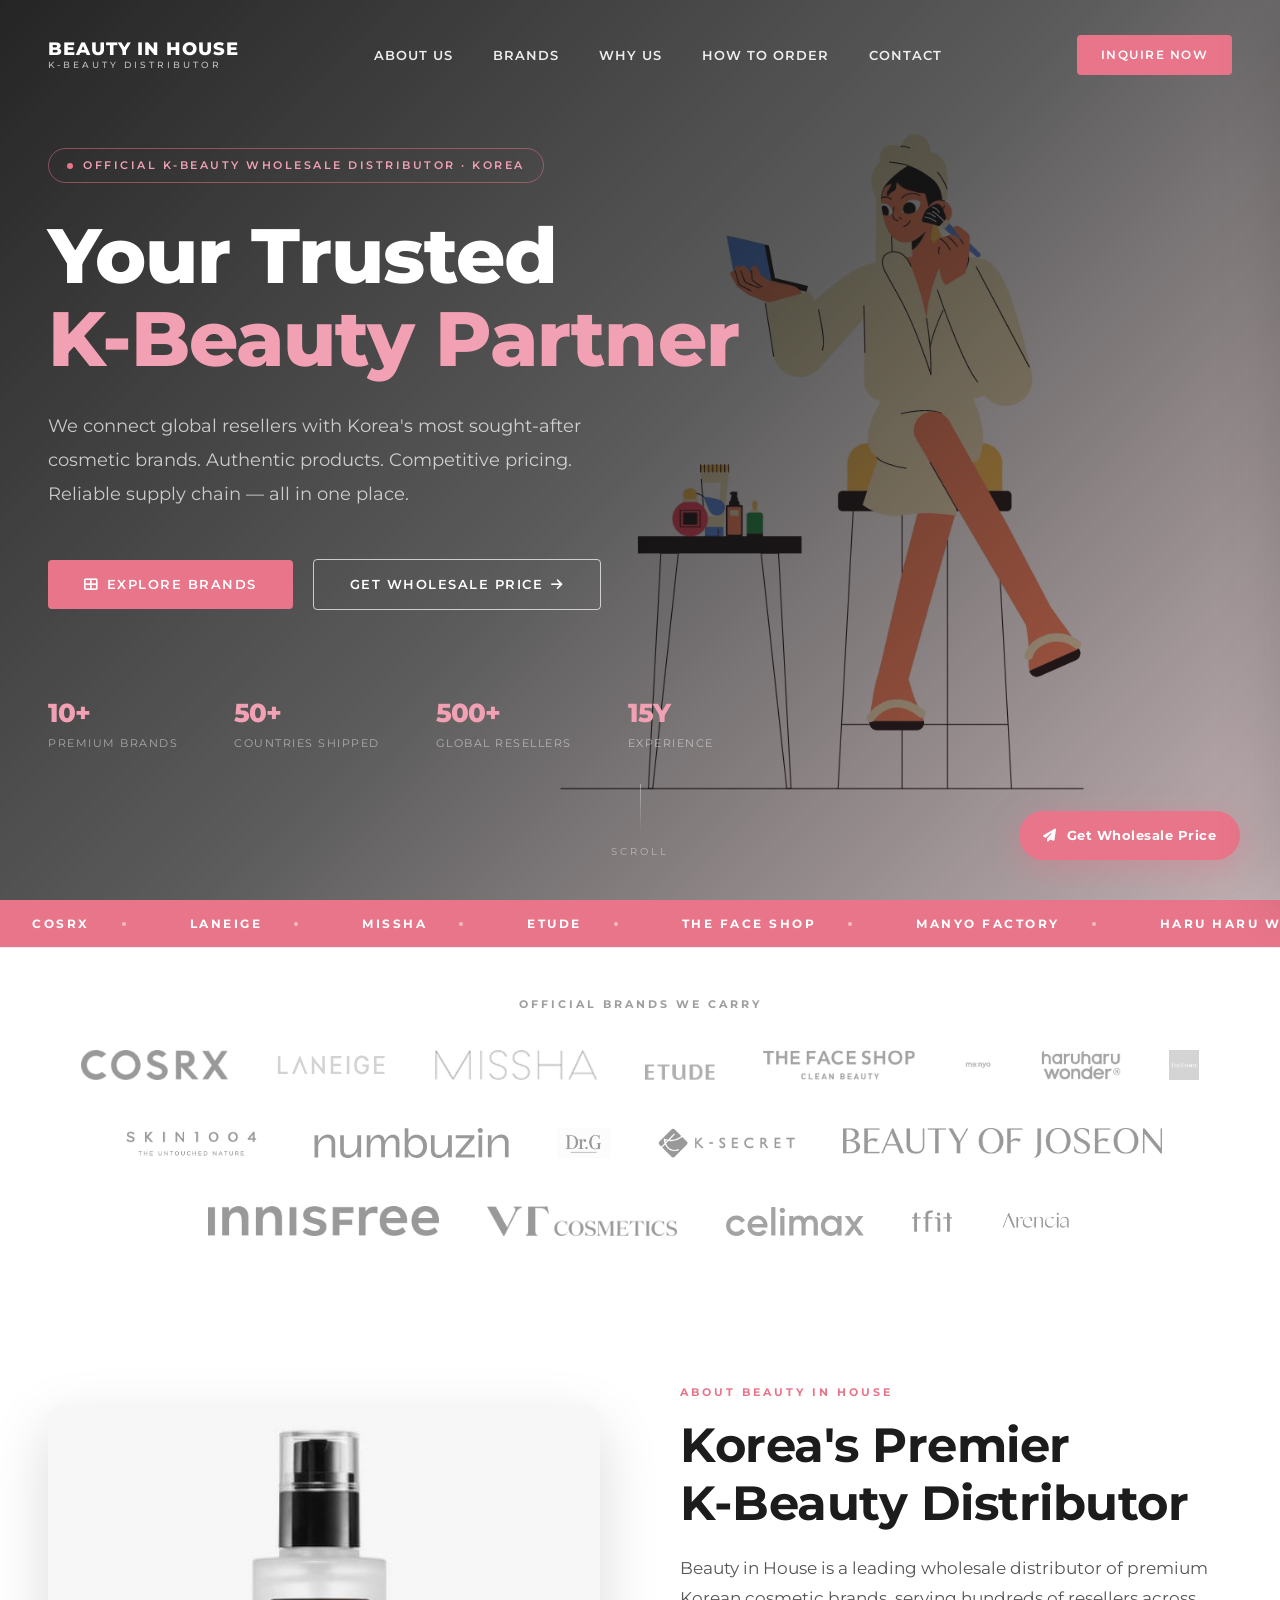
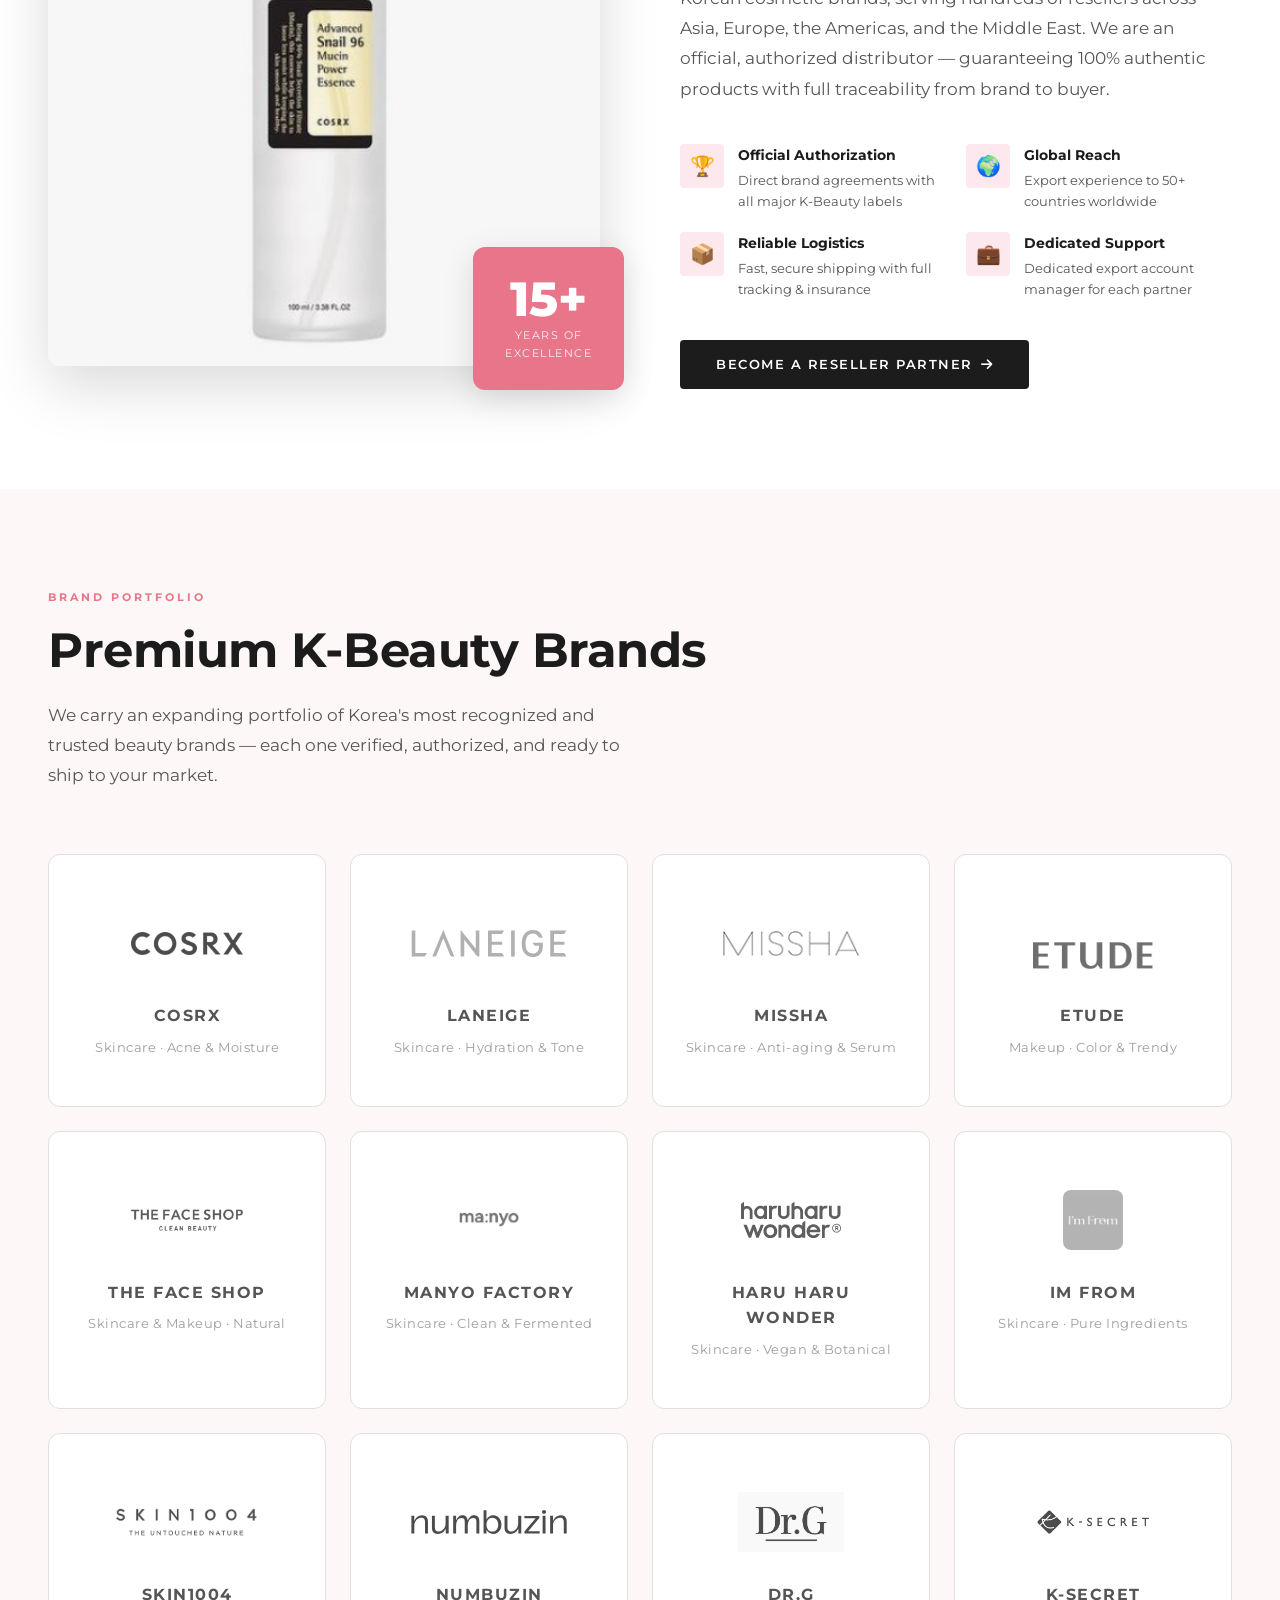
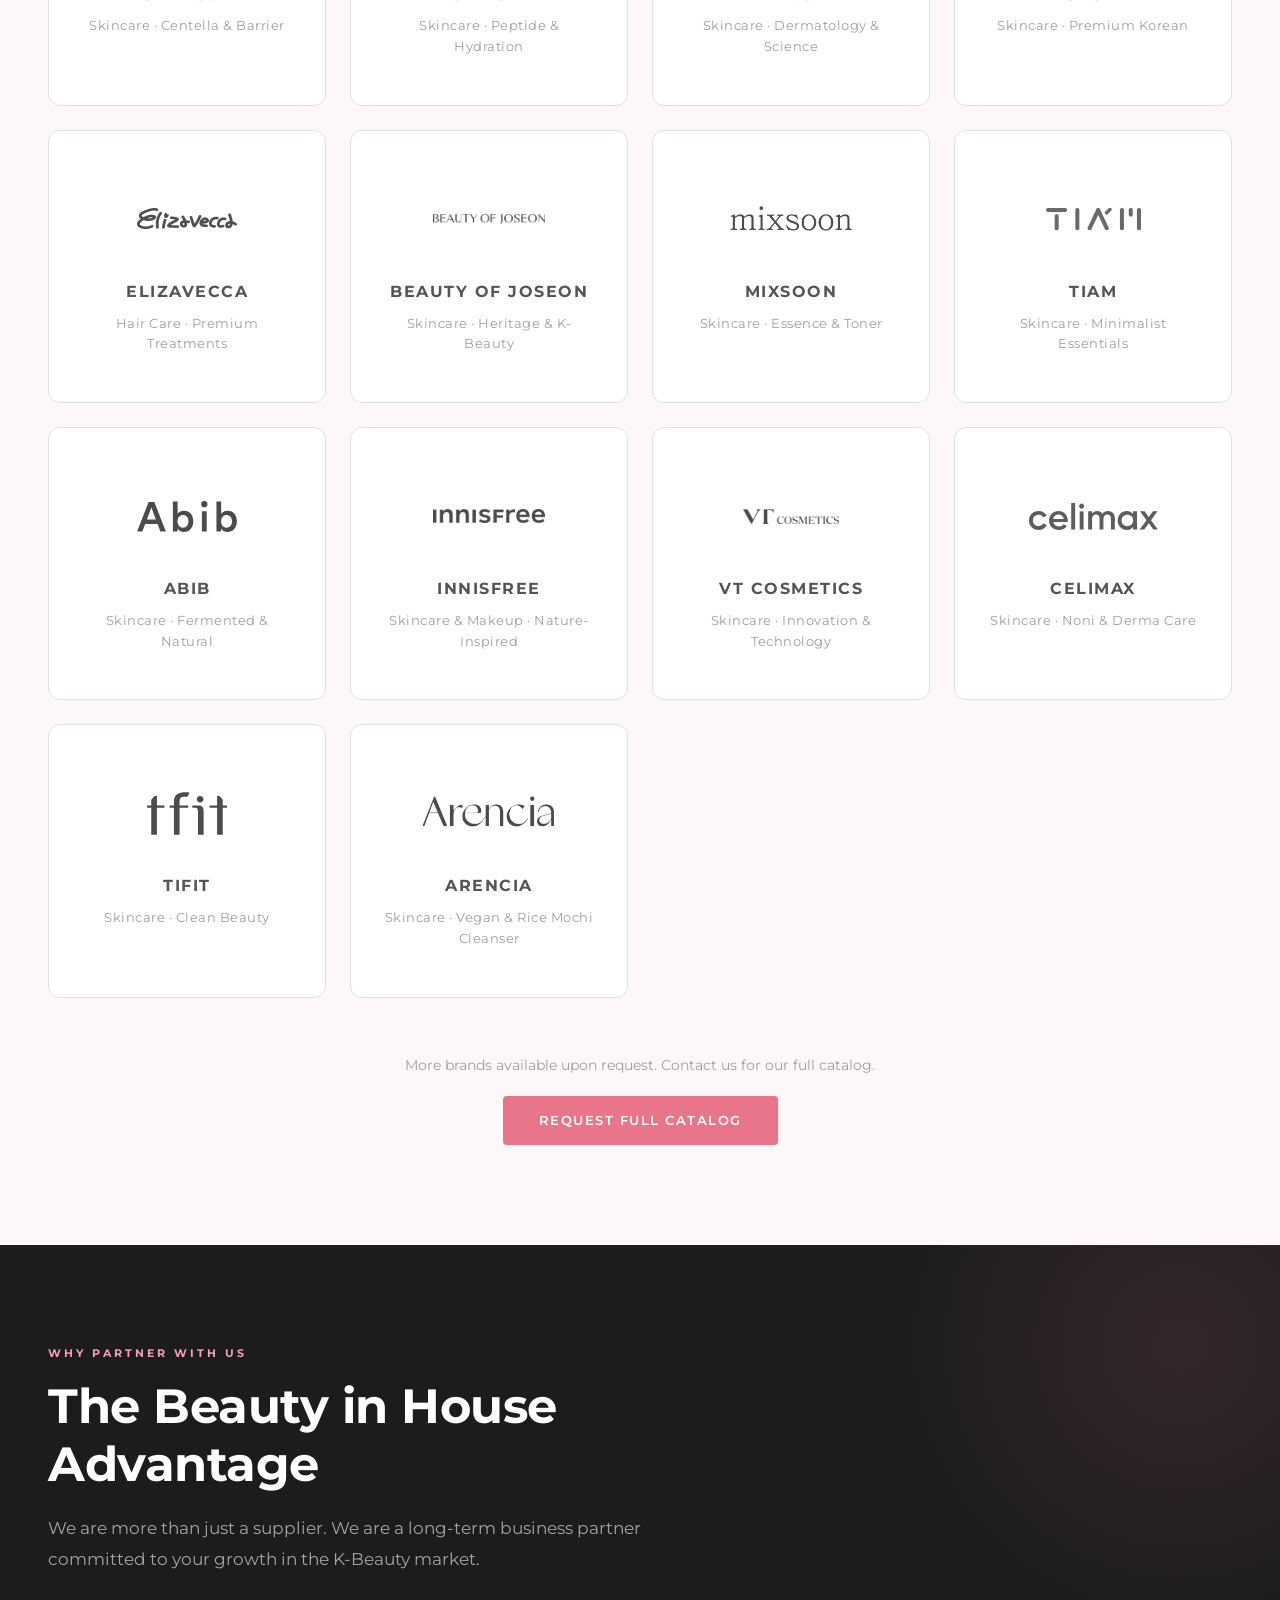
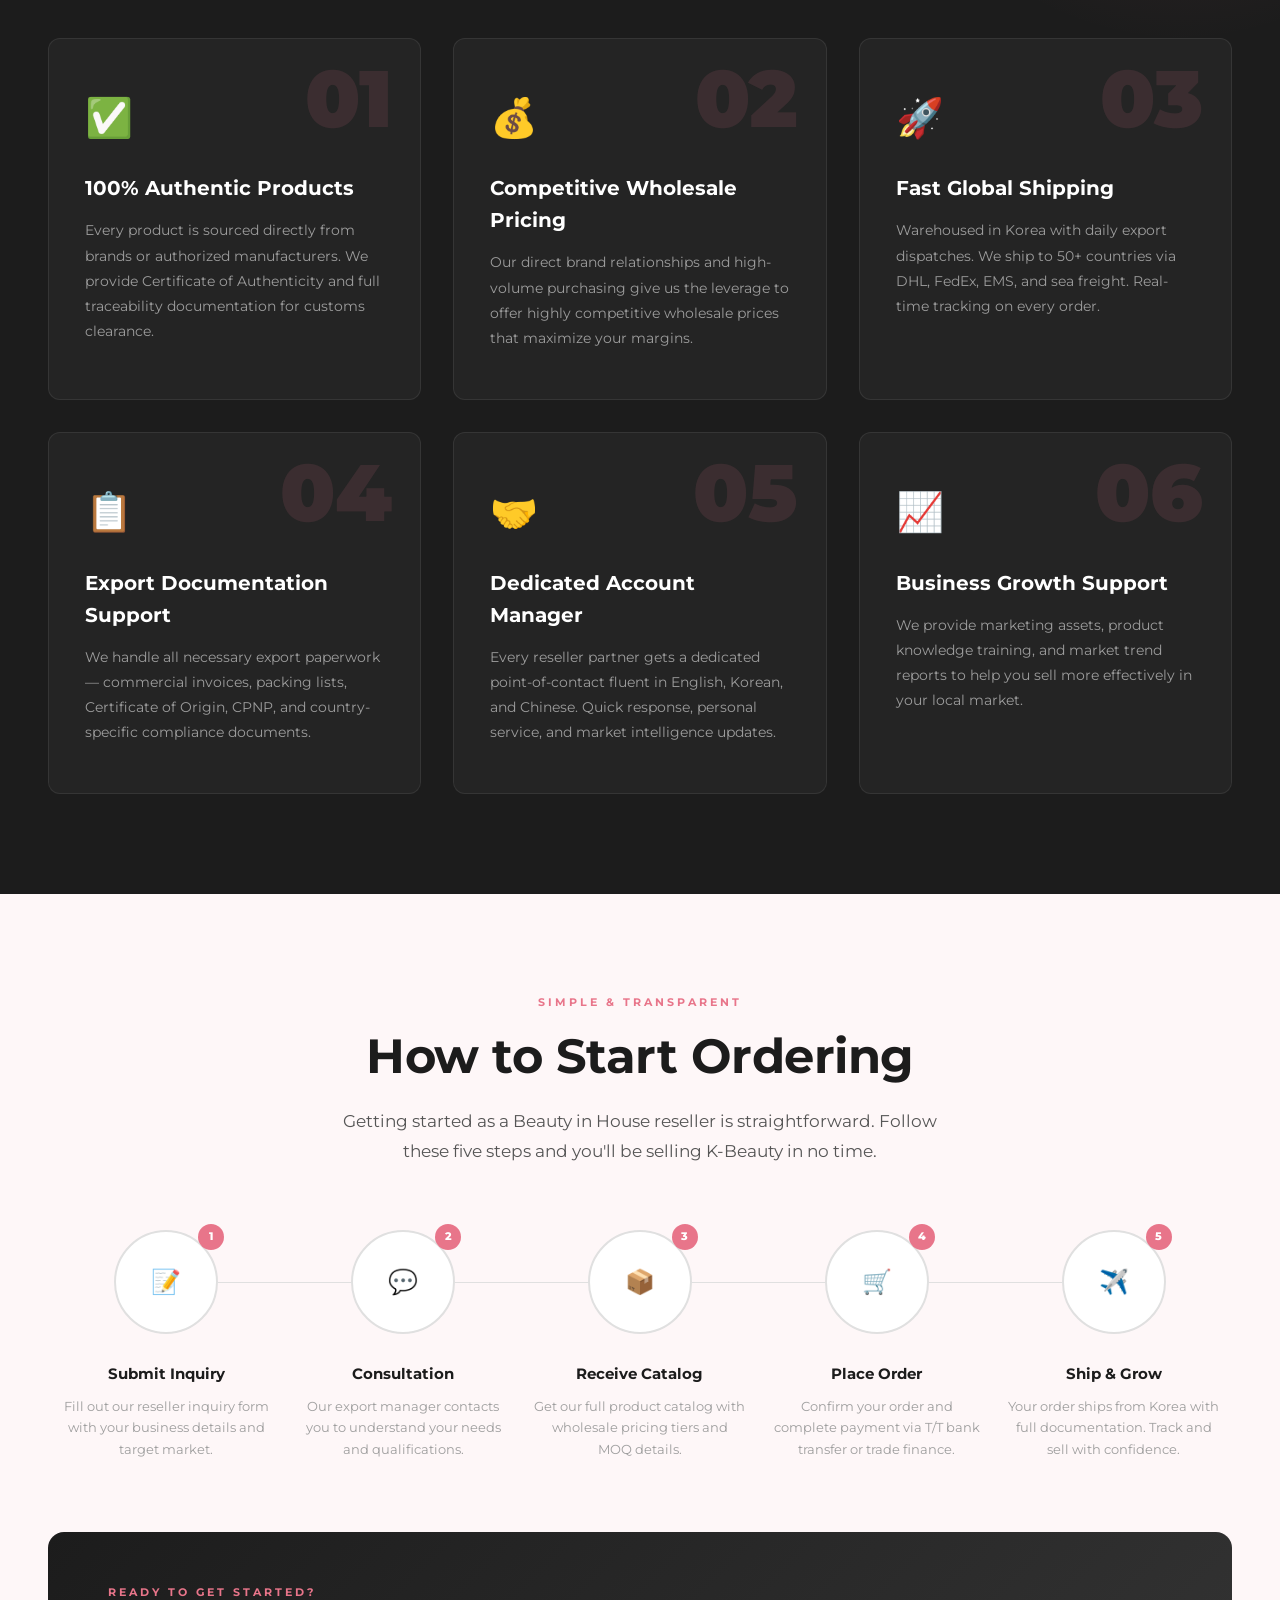
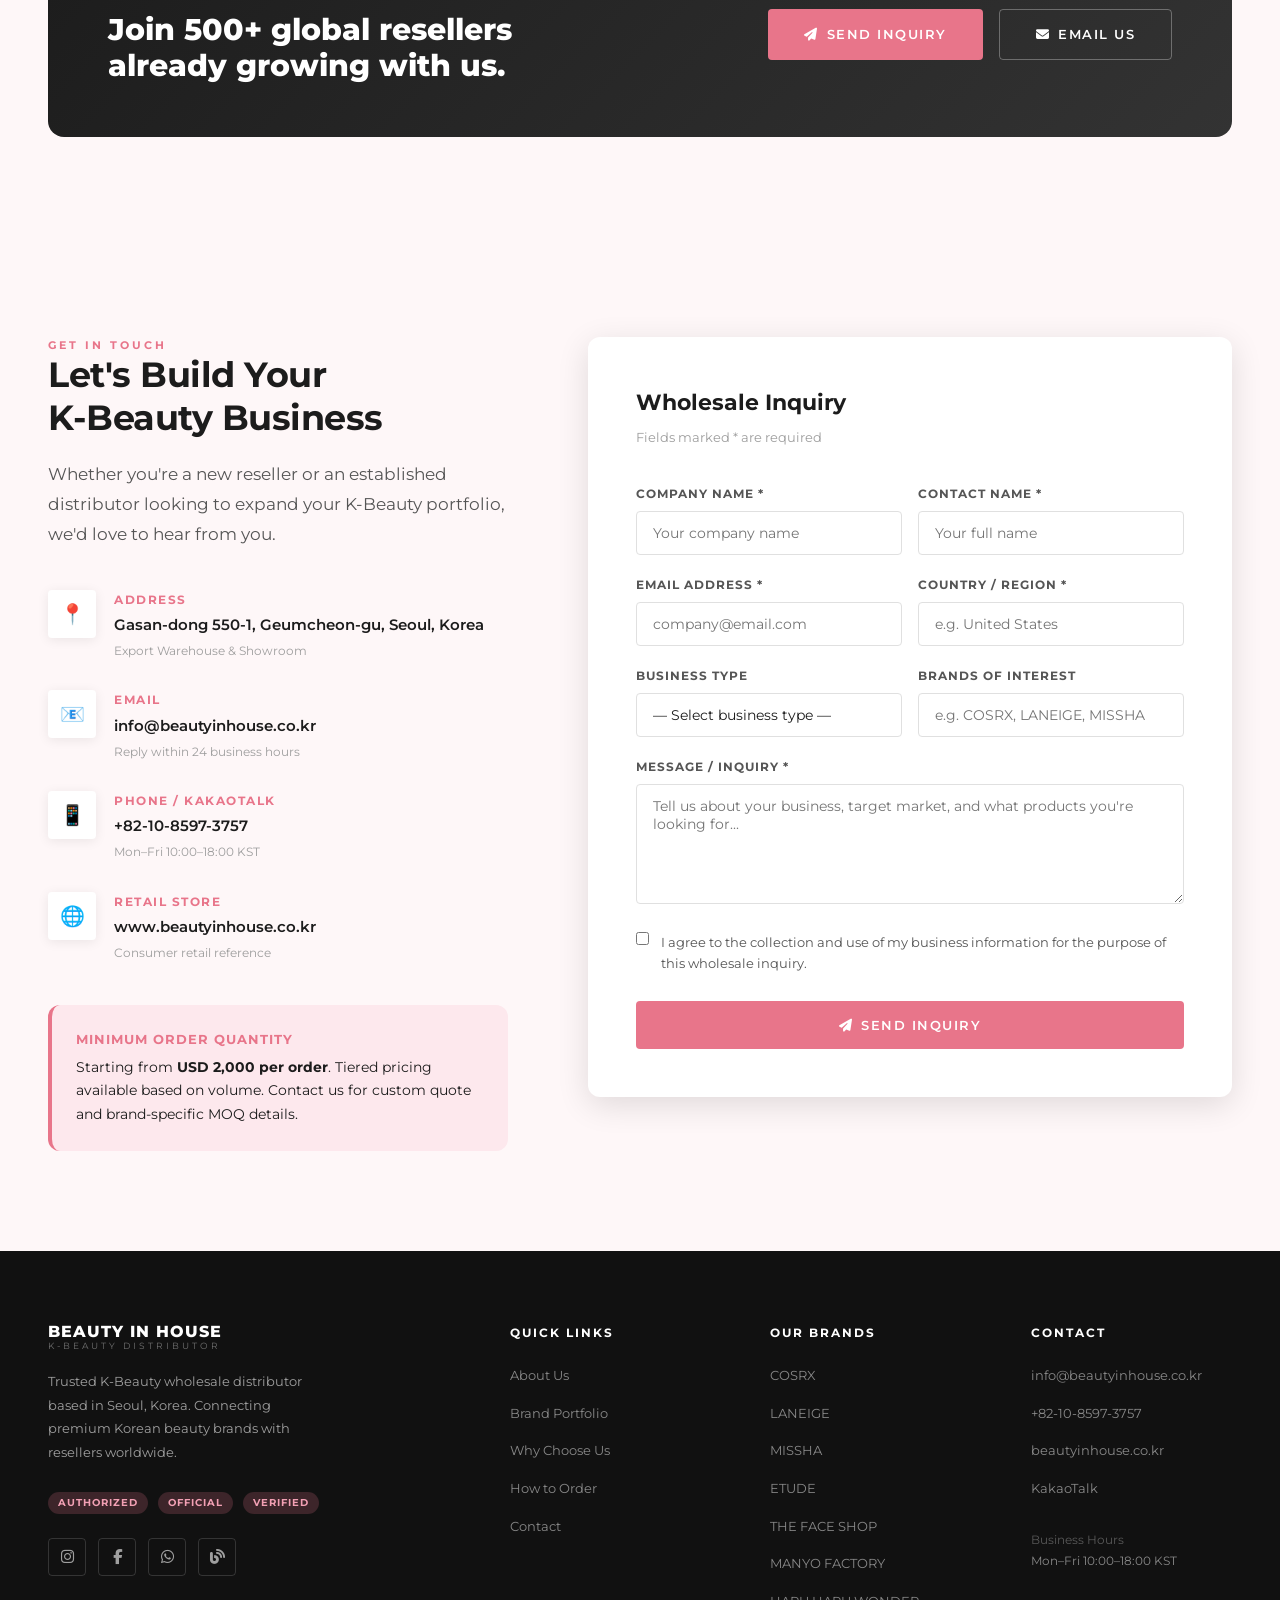
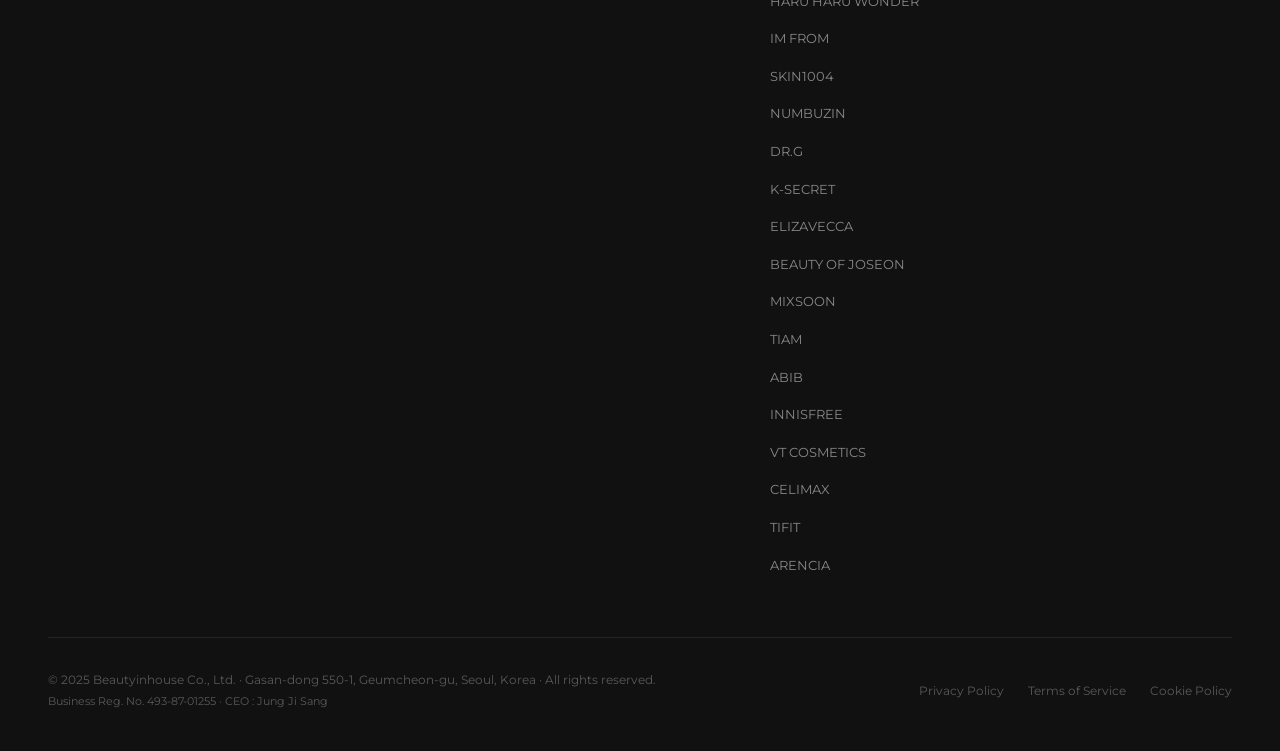
==== commit 99c6df03: "Add TIFIT and ARENCIA to brand portfolio Co-Authored-By: Claude Opus 4.6 (1M context) <noreply@anthr" ====
--- a/index.html
+++ b/index.html
@@ -239,6 +239,9 @@
     <div class="ticker-item">ABIB <span class="ticker-dot"></span></div>
     <div class="ticker-item">INNISFREE <span class="ticker-dot"></span></div>
     <div class="ticker-item">VT COSMETICS <span class="ticker-dot"></span></div>
+    <div class="ticker-item">CELIMAX <span class="ticker-dot"></span></div>
+    <div class="ticker-item">TIFIT <span class="ticker-dot"></span></div>
+    <div class="ticker-item">ARENCIA <span class="ticker-dot"></span></div>
     <div class="ticker-item">AUTHENTIC K-BEAUTY <span class="ticker-dot"></span></div>
     <div class="ticker-item">WHOLESALE DISTRIBUTION <span class="ticker-dot"></span></div>
     <div class="ticker-item">GLOBAL RESELLERS WELCOME <span class="ticker-dot"></span></div>
@@ -261,6 +264,9 @@
     <div class="ticker-item">ABIB <span class="ticker-dot"></span></div>
     <div class="ticker-item">INNISFREE <span class="ticker-dot"></span></div>
     <div class="ticker-item">VT COSMETICS <span class="ticker-dot"></span></div>
+    <div class="ticker-item">CELIMAX <span class="ticker-dot"></span></div>
+    <div class="ticker-item">TIFIT <span class="ticker-dot"></span></div>
+    <div class="ticker-item">ARENCIA <span class="ticker-dot"></span></div>
     <div class="ticker-item">AUTHENTIC K-BEAUTY <span class="ticker-dot"></span></div>
     <div class="ticker-item">WHOLESALE DISTRIBUTION <span class="ticker-dot"></span></div>
     <div class="ticker-item">GLOBAL RESELLERS WELCOME <span class="ticker-dot"></span></div>
@@ -289,6 +295,8 @@
       <img src="Cosmetic Brand logo/innisfree.png"      alt="innisfree">
       <img src="Cosmetic Brand logo/VT Cosmetics.png"   alt="VT Cosmetics">
       <img src="images/celimax.svg"                     alt="CELIMAX">
+      <img src="images/tfit.svg"                         alt="TIFIT">
+      <img src="images/Arencia.png"                      alt="ARENCIA">
     </div>
   </div>
 </div>
@@ -604,6 +612,28 @@
         </div>
         <div class="brand-name">CELIMAX</div>
         <div class="brand-category">Skincare · Noni &amp; Derma Care</div>
+      </div>
+
+      <!-- TIFIT -->
+      <div class="brand-card reveal reveal-delay-1">
+        <div class="brand-logo-wrap">
+          <img src="images/tfit.svg" alt="TIFIT"
+               onerror="this.style.display='none'; this.nextElementSibling.style.display='block'">
+          <span style="display:none; font-size:1.4rem; font-weight:900; letter-spacing:1px;">TIFIT</span>
+        </div>
+        <div class="brand-name">TIFIT</div>
+        <div class="brand-category">Skincare · Clean Beauty</div>
+      </div>
+
+      <!-- ARENCIA -->
+      <div class="brand-card reveal reveal-delay-2">
+        <div class="brand-logo-wrap">
+          <img src="images/Arencia.png" alt="ARENCIA"
+               onerror="this.style.display='none'; this.nextElementSibling.style.display='block'">
+          <span style="display:none; font-size:1.2rem; font-weight:900; letter-spacing:1px;">ARENCIA</span>
+        </div>
+        <div class="brand-name">ARENCIA</div>
+        <div class="brand-category">Skincare · Vegan &amp; Rice Mochi Cleanser</div>
       </div>
 
     </div>
@@ -964,6 +994,8 @@
           <li><a href="#brands">INNISFREE</a></li>
           <li><a href="#brands">VT COSMETICS</a></li>
           <li><a href="#brands">CELIMAX</a></li>
+          <li><a href="#brands">TIFIT</a></li>
+          <li><a href="#brands">ARENCIA</a></li>
         </ul>
       </div>
 
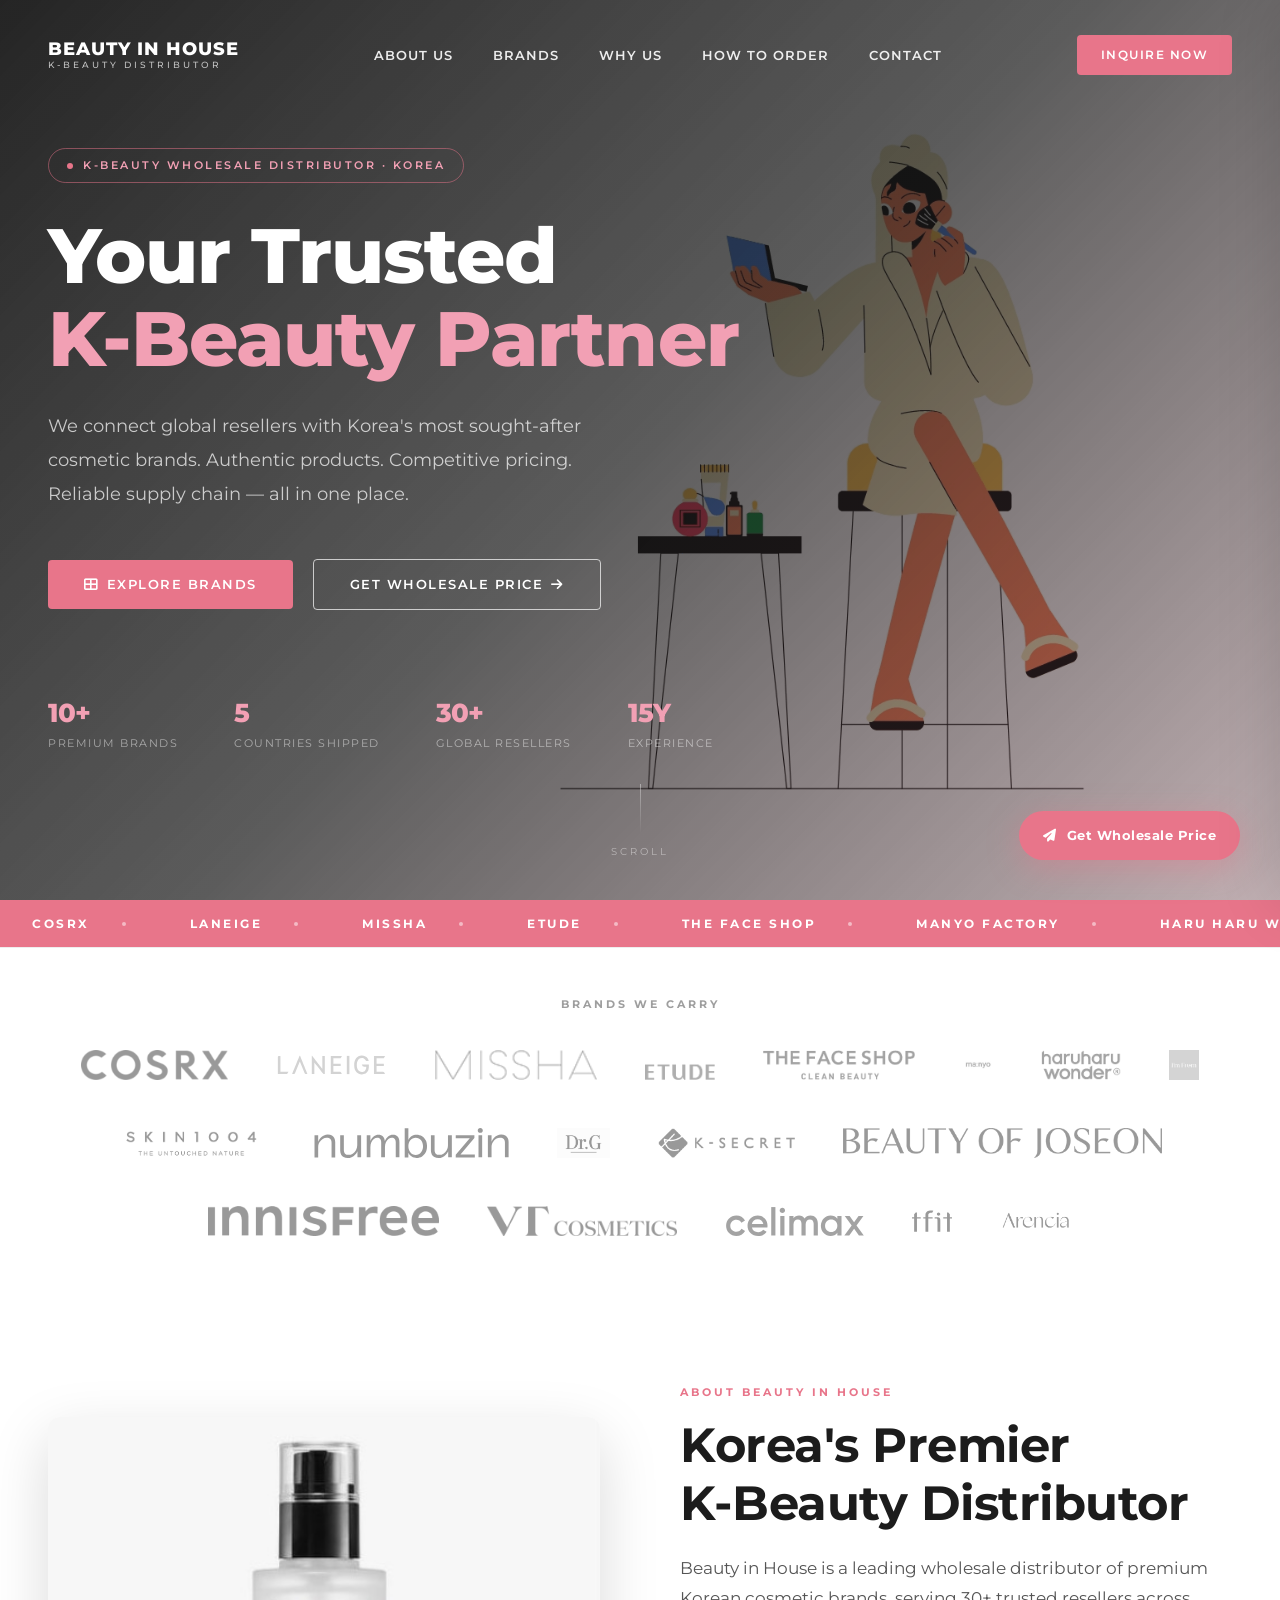
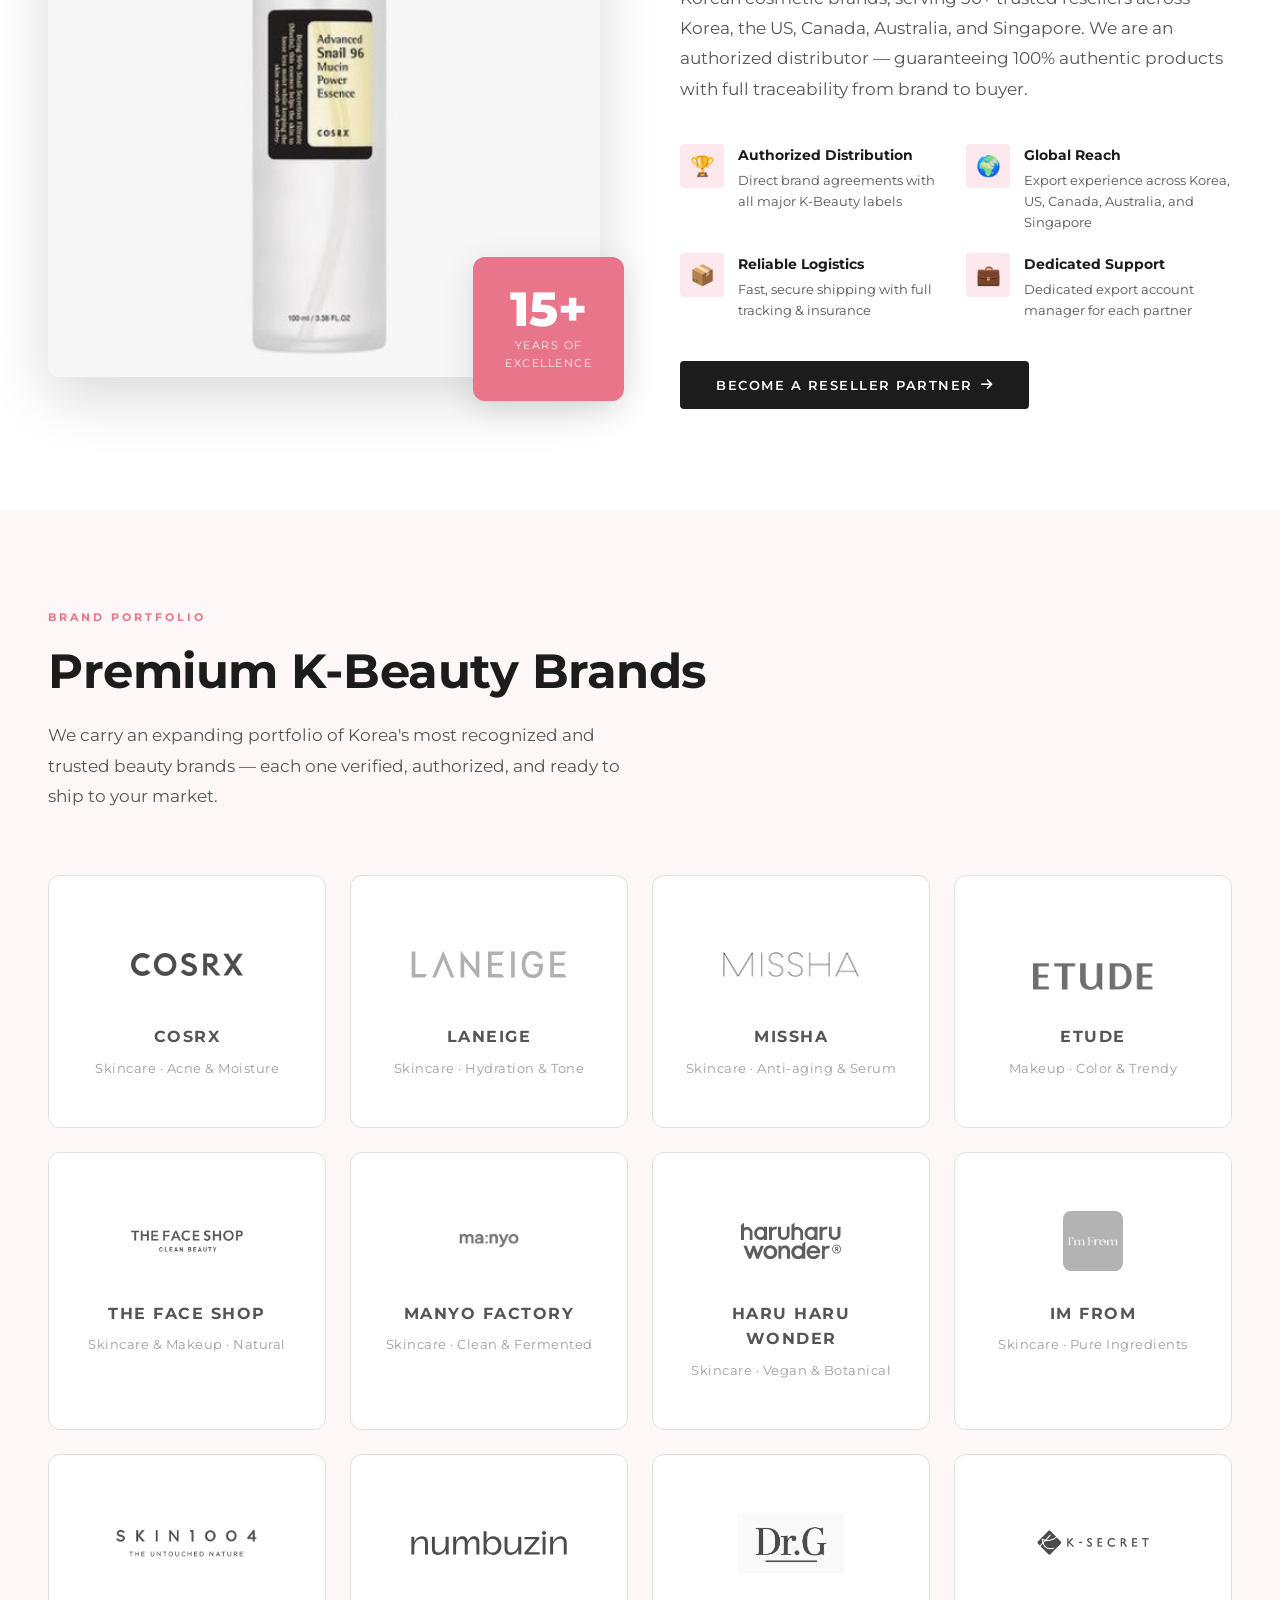
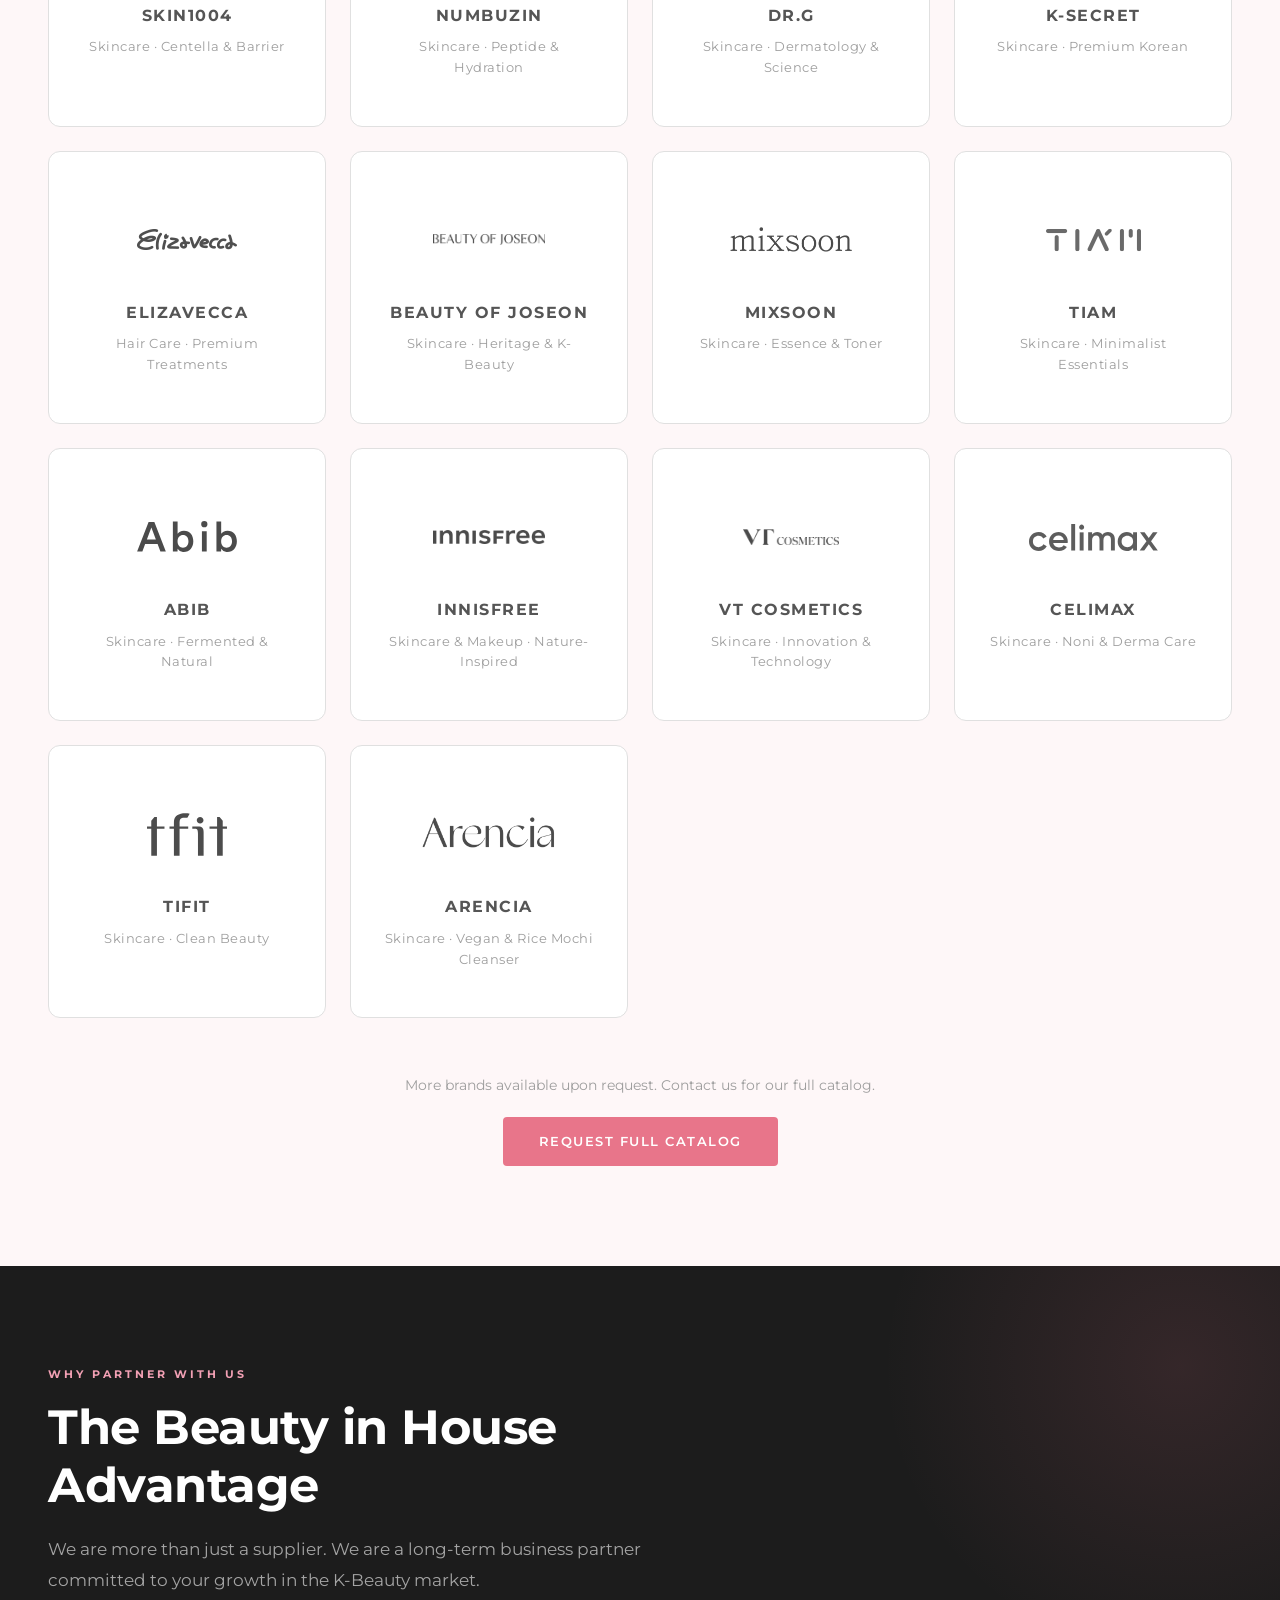
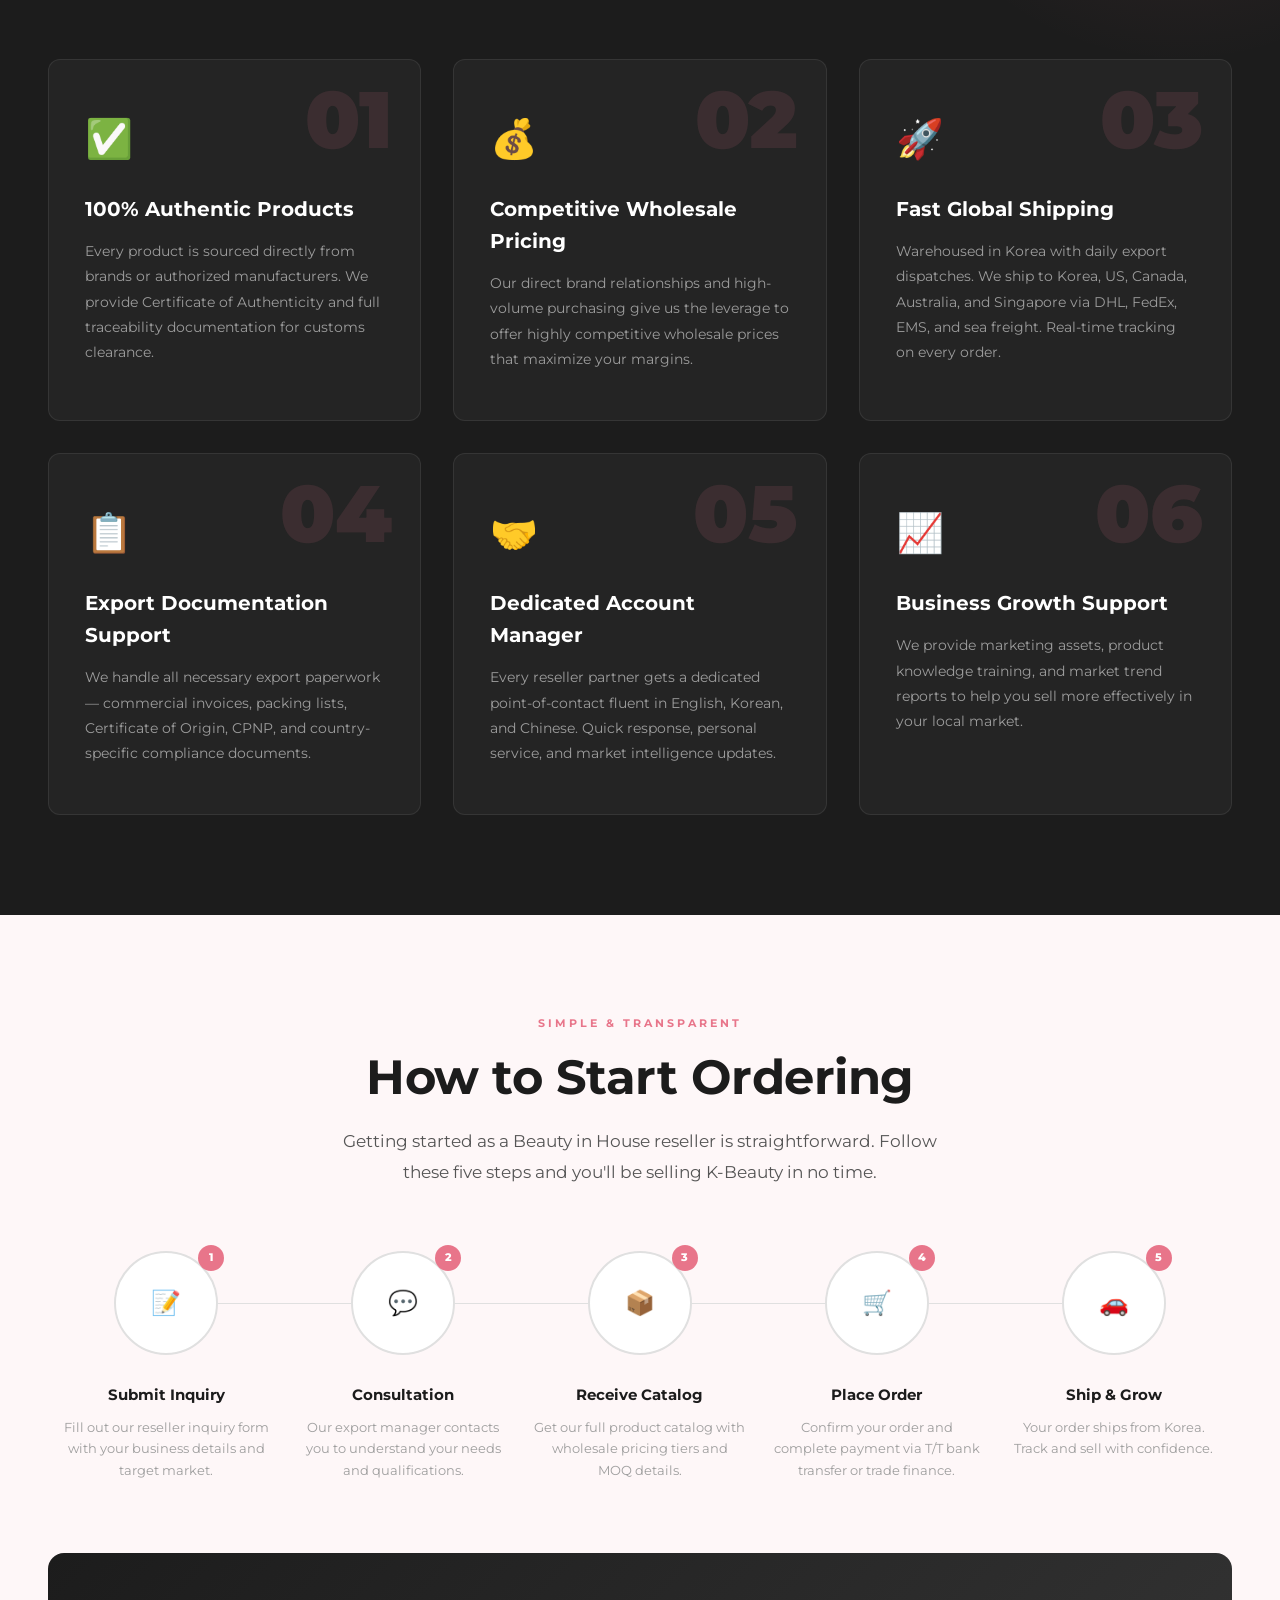
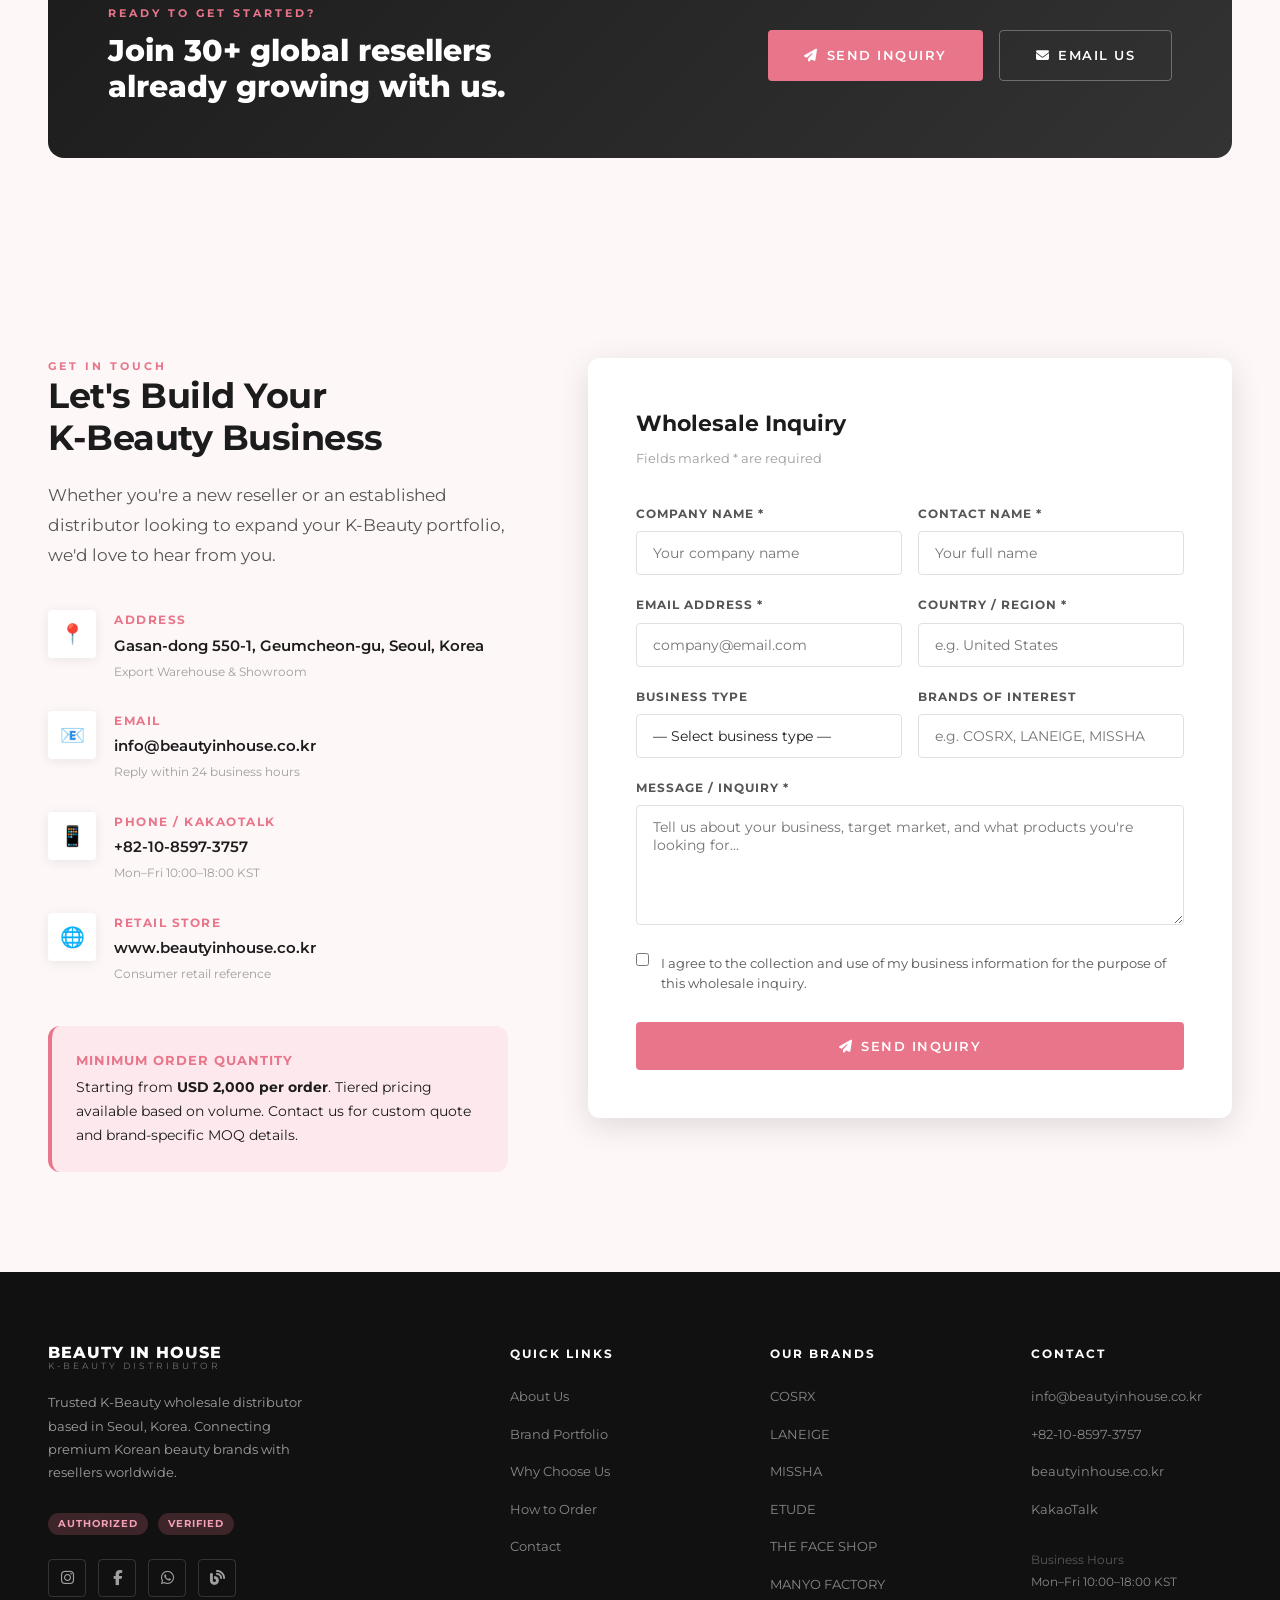
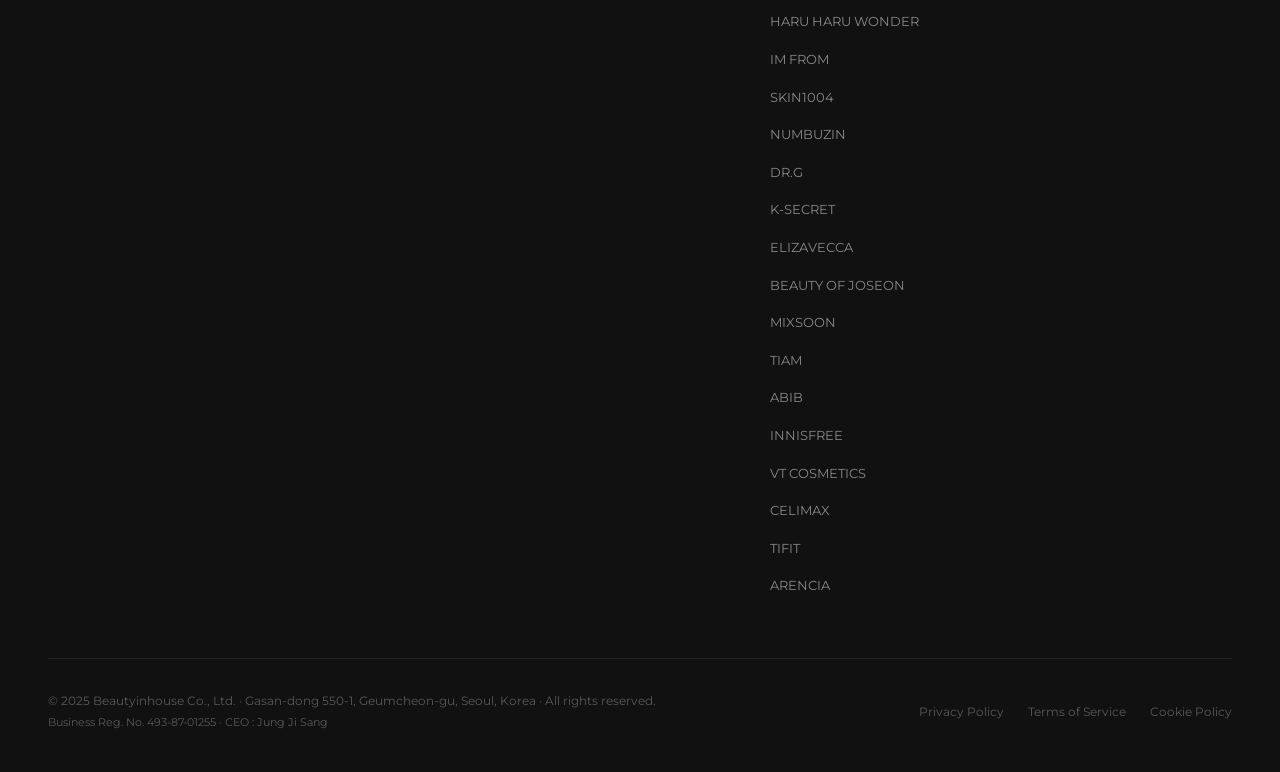
==== commit eb1d6038: "Tweak How to Order step 5: car icon, drop "full documentation" wording Co-Authored-By: Claude Opus 4" ====
--- a/index.html
+++ b/index.html
@@ -158,7 +158,7 @@
 
   <div class="hero-content">
     <div class="hero-badge">
-      <span>Official K-Beauty Wholesale Distributor · Korea</span>
+      <span>K-Beauty Wholesale Distributor · Korea</span>
     </div>
 
     <h1 class="hero-title">
@@ -189,13 +189,13 @@
       </div>
       <div class="hero-stat">
         <div class="hero-stat-num">
-          <span data-count="50" data-suffix="+">0+</span>
+          <span data-count="5" data-suffix="">0</span>
         </div>
         <div class="hero-stat-label">Countries Shipped</div>
       </div>
       <div class="hero-stat">
         <div class="hero-stat-num">
-          <span data-count="500" data-suffix="+">0+</span>
+          <span data-count="30" data-suffix="+">0+</span>
         </div>
         <div class="hero-stat-label">Global Resellers</div>
       </div>
@@ -277,7 +277,7 @@
 <!-- Partner logos quick row -->
 <div class="partner-row">
   <div class="container">
-    <p class="partner-label">Official Brands We Carry</p>
+    <p class="partner-label">Brands We Carry</p>
     <div class="partner-logos">
       <img src="Cosmetic Brand logo/COSRX 2.png"          alt="COSRX">
       <img src="Cosmetic Brand logo/laneige.svg"        alt="Laneige">
@@ -328,8 +328,8 @@
           <h2 class="section-title">Korea's Premier<br>K-Beauty Distributor</h2>
           <p class="section-subtitle" style="margin-top:20px">
             Beauty in House is a leading wholesale distributor of premium Korean cosmetic brands,
-            serving hundreds of resellers across Asia, Europe, the Americas, and the Middle East.
-            We are an official, authorized distributor — guaranteeing 100% authentic products
+            serving 30+ trusted resellers across Korea, the US, Canada, Australia, and Singapore.
+            We are an authorized distributor — guaranteeing 100% authentic products
             with full traceability from brand to buyer.
           </p>
         </div>
@@ -338,7 +338,7 @@
           <div class="about-feature">
             <div class="about-feature-icon">🏆</div>
             <div class="about-feature-text">
-              <strong>Official Authorization</strong>
+              <strong>Authorized Distribution</strong>
               <p>Direct brand agreements with all major K-Beauty labels</p>
             </div>
           </div>
@@ -346,7 +346,7 @@
             <div class="about-feature-icon">🌍</div>
             <div class="about-feature-text">
               <strong>Global Reach</strong>
-              <p>Export experience to 50+ countries worldwide</p>
+              <p>Export experience across Korea, US, Canada, Australia, and Singapore</p>
             </div>
           </div>
           <div class="about-feature">
@@ -682,7 +682,7 @@
         <div class="why-num">03</div>
         <div class="why-icon">🚀</div>
         <h3>Fast Global Shipping</h3>
-        <p>Warehoused in Korea with daily export dispatches. We ship to 50+ countries via DHL, FedEx, EMS, and sea freight. Real-time tracking on every order.</p>
+        <p>Warehoused in Korea with daily export dispatches. We ship to Korea, US, Canada, Australia, and Singapore via DHL, FedEx, EMS, and sea freight. Real-time tracking on every order.</p>
       </div>
 
       <div class="why-card reveal reveal-delay-1">
@@ -761,10 +761,10 @@
 
       <div class="process-step reveal reveal-delay-5">
         <div class="step-num">
-          ✈️ <span>5</span>
+          🚗 <span>5</span>
         </div>
         <div class="step-title">Ship &amp; Grow</div>
-        <div class="step-desc">Your order ships from Korea with full documentation. Track and sell with confidence.</div>
+        <div class="step-desc">Your order ships from Korea. Track and sell with confidence.</div>
       </div>
 
     </div>
@@ -773,7 +773,7 @@
     <div class="process-cta reveal">
       <div>
         <p style="font-size:11px; letter-spacing:3px; text-transform:uppercase; color:#E8758A; font-weight:700; margin-bottom:10px">Ready to get started?</p>
-        <h3 style="font-size:1.9rem; font-weight:800; color:#fff; line-height:1.2">Join 500+ global resellers<br>already growing with us.</h3>
+        <h3 style="font-size:1.9rem; font-weight:800; color:#fff; line-height:1.2">Join 30+ global resellers<br>already growing with us.</h3>
       </div>
       <div style="display:flex; gap:16px; flex-wrap:wrap">
         <a href="#contact" class="btn btn-primary">
@@ -947,7 +947,6 @@
         </p>
         <div class="footer-cert">
           <span class="cert-badge">AUTHORIZED</span>
-          <span class="cert-badge">OFFICIAL</span>
           <span class="cert-badge">VERIFIED</span>
         </div>
         <div class="footer-socials" style="margin-top:24px">
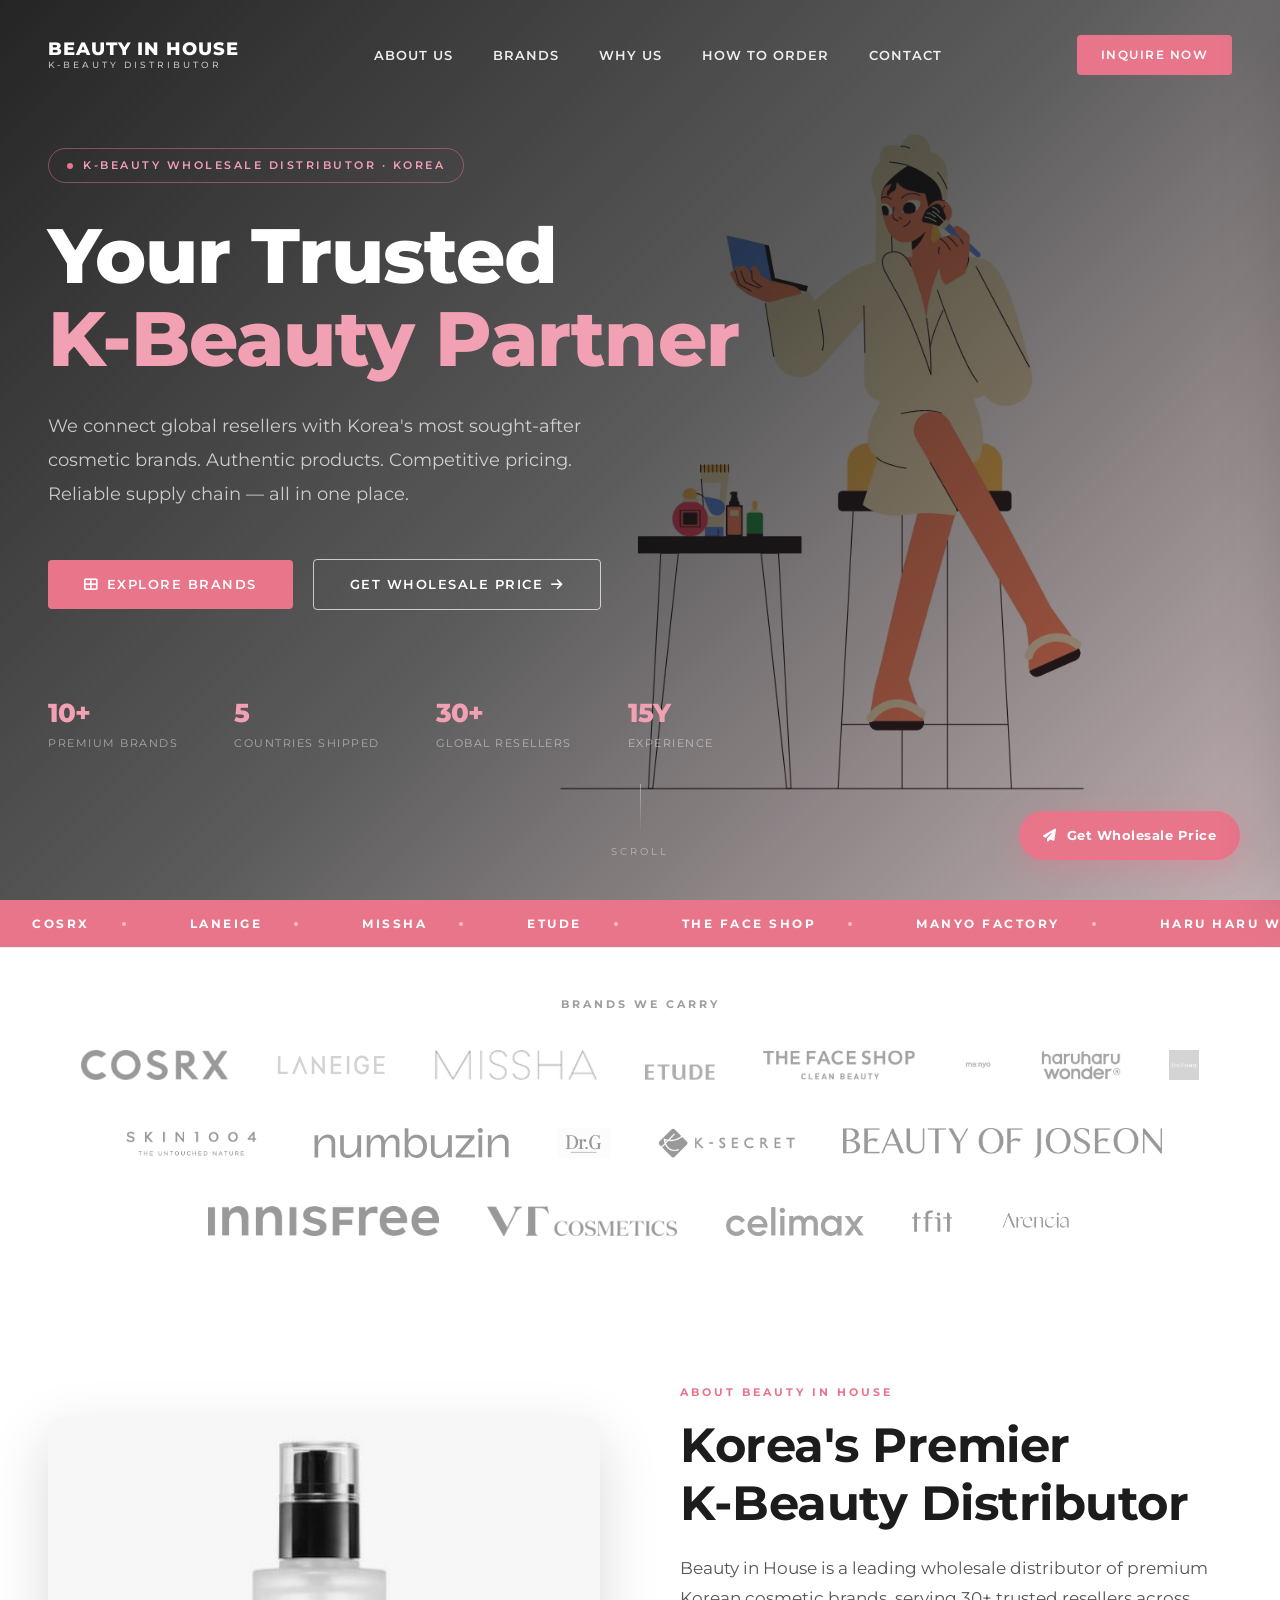
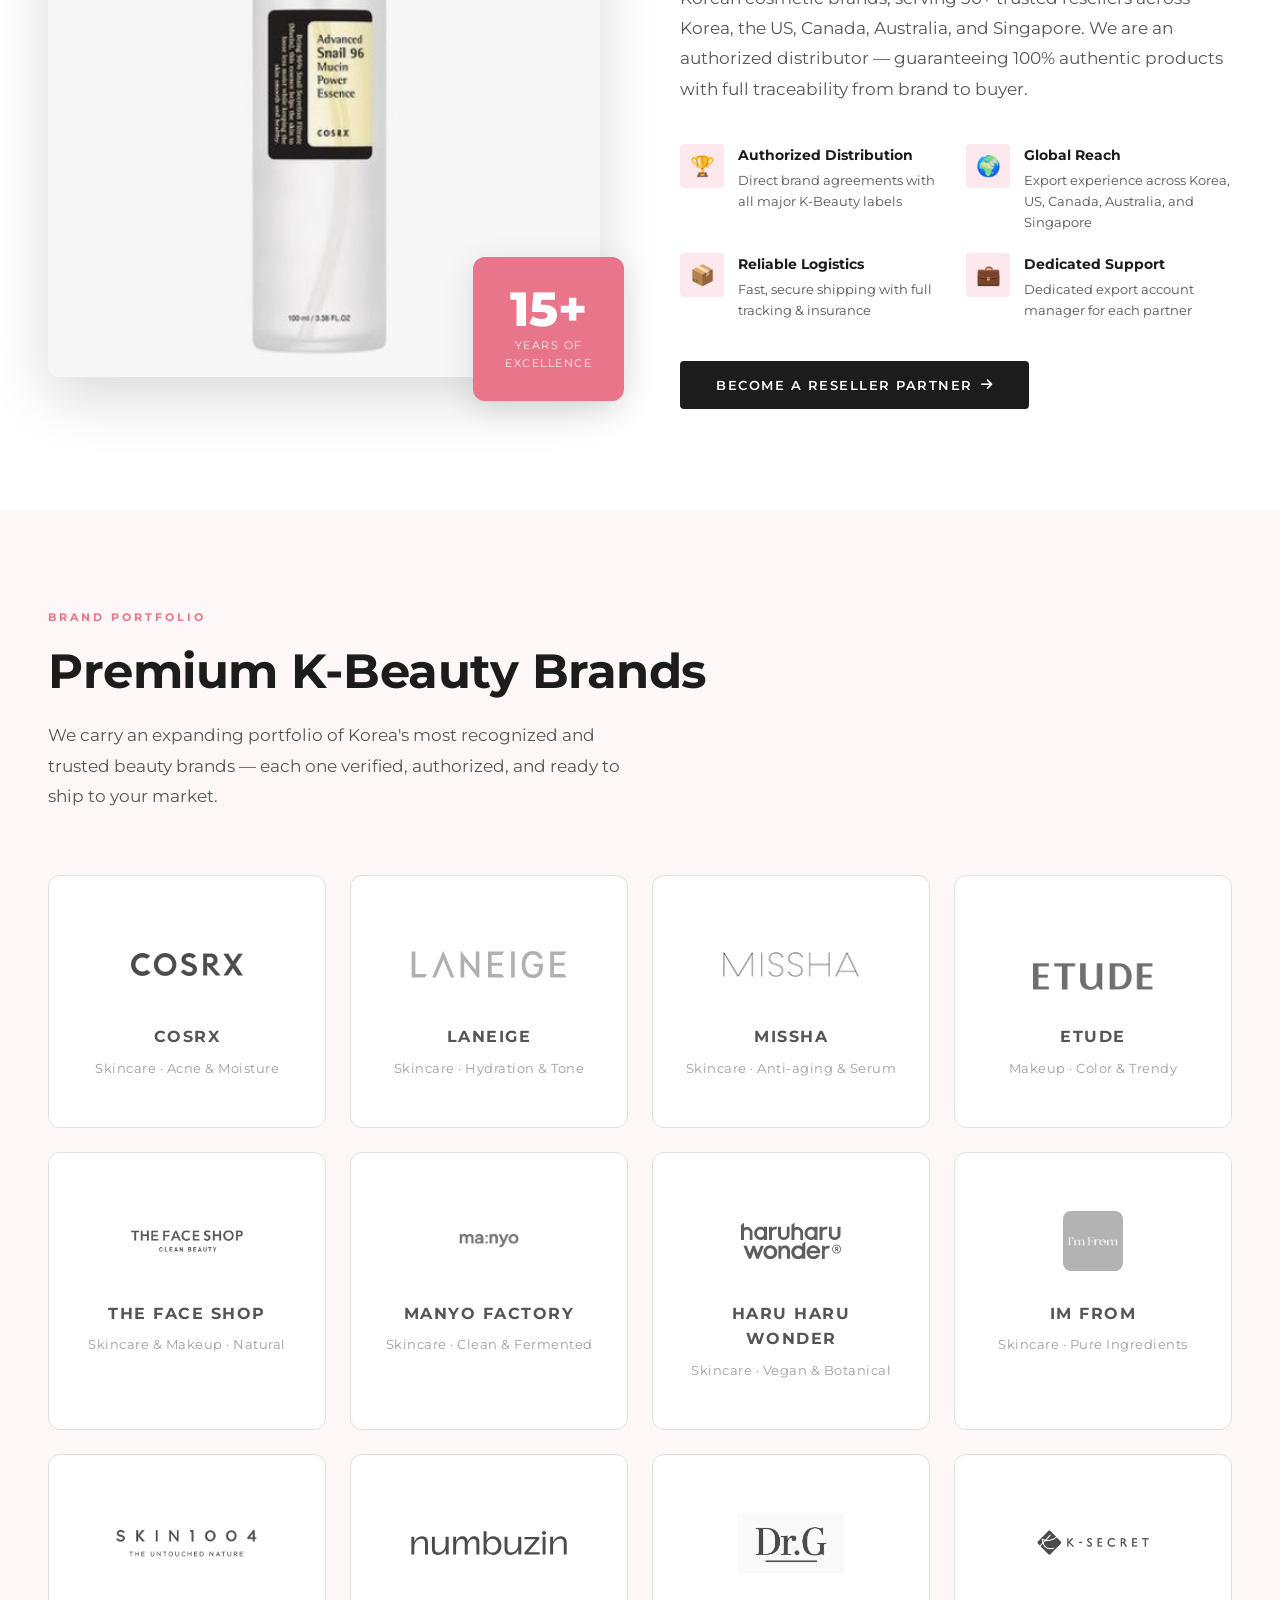
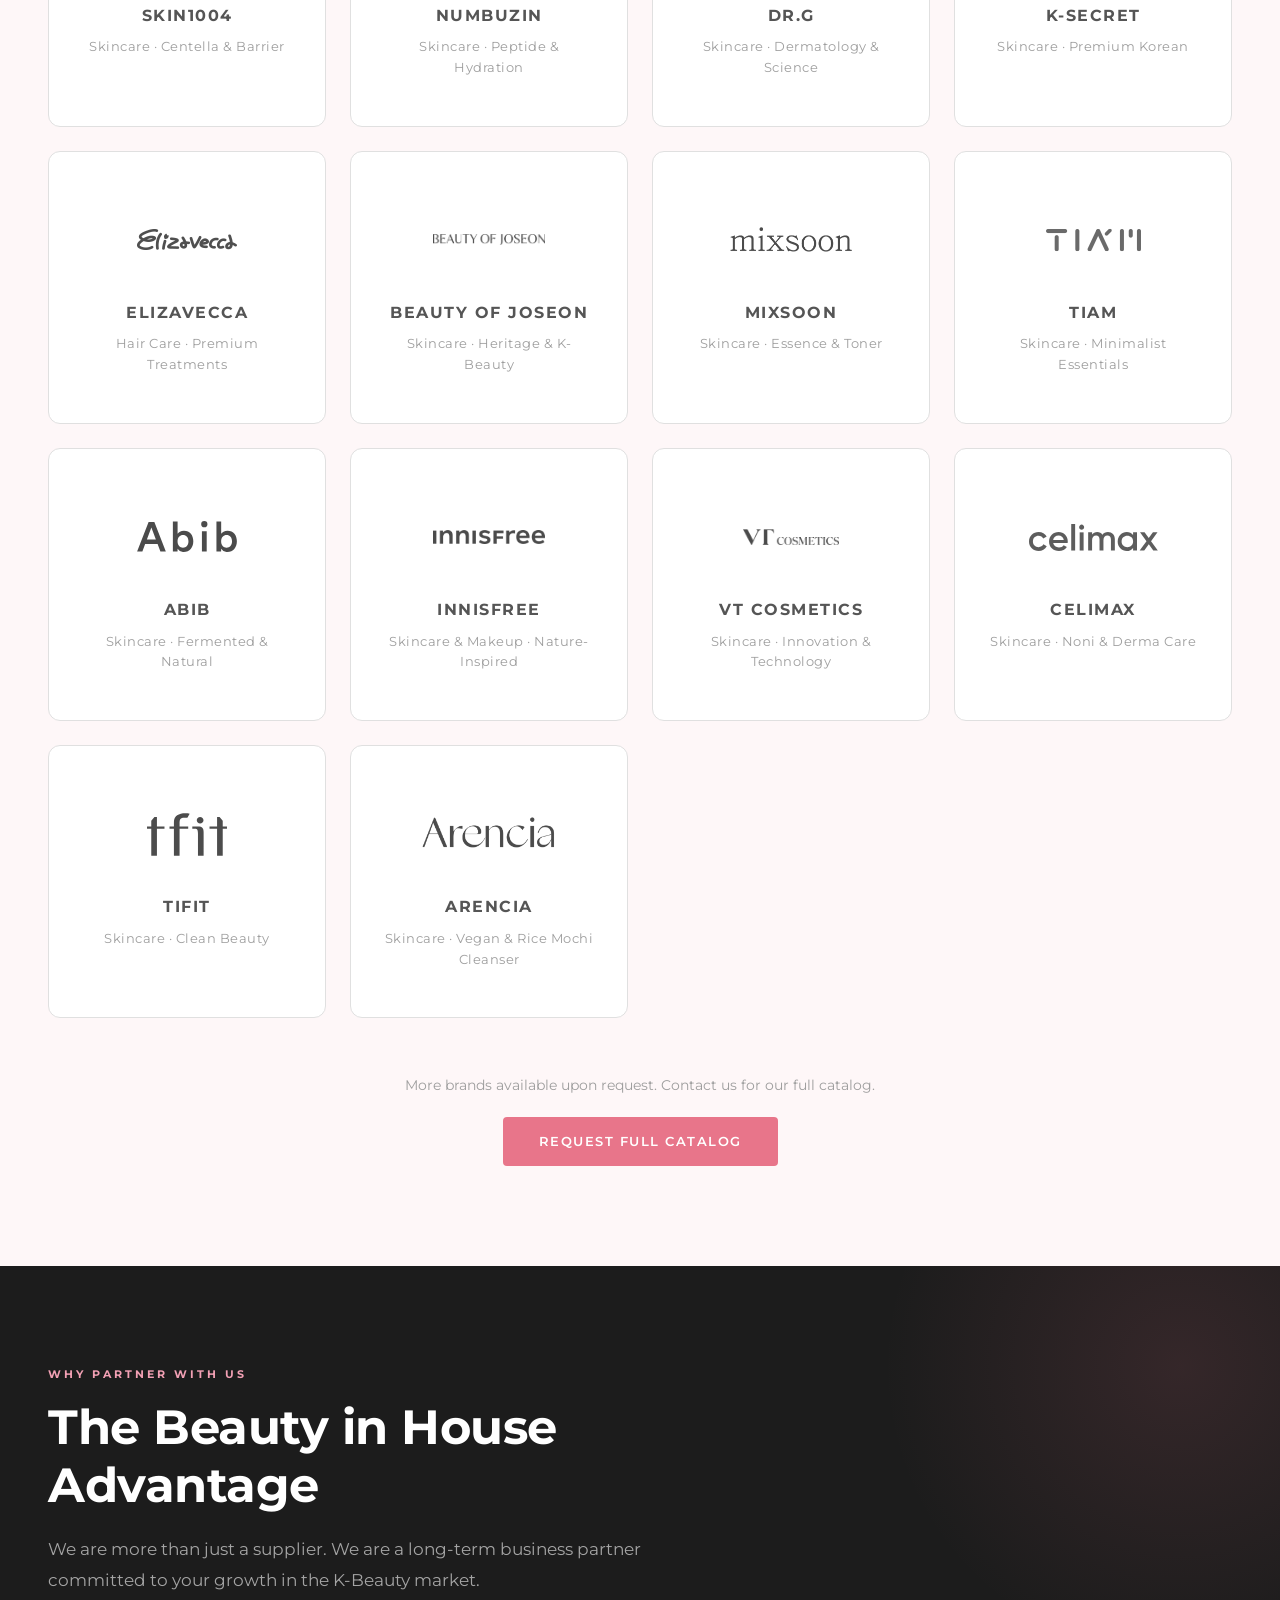
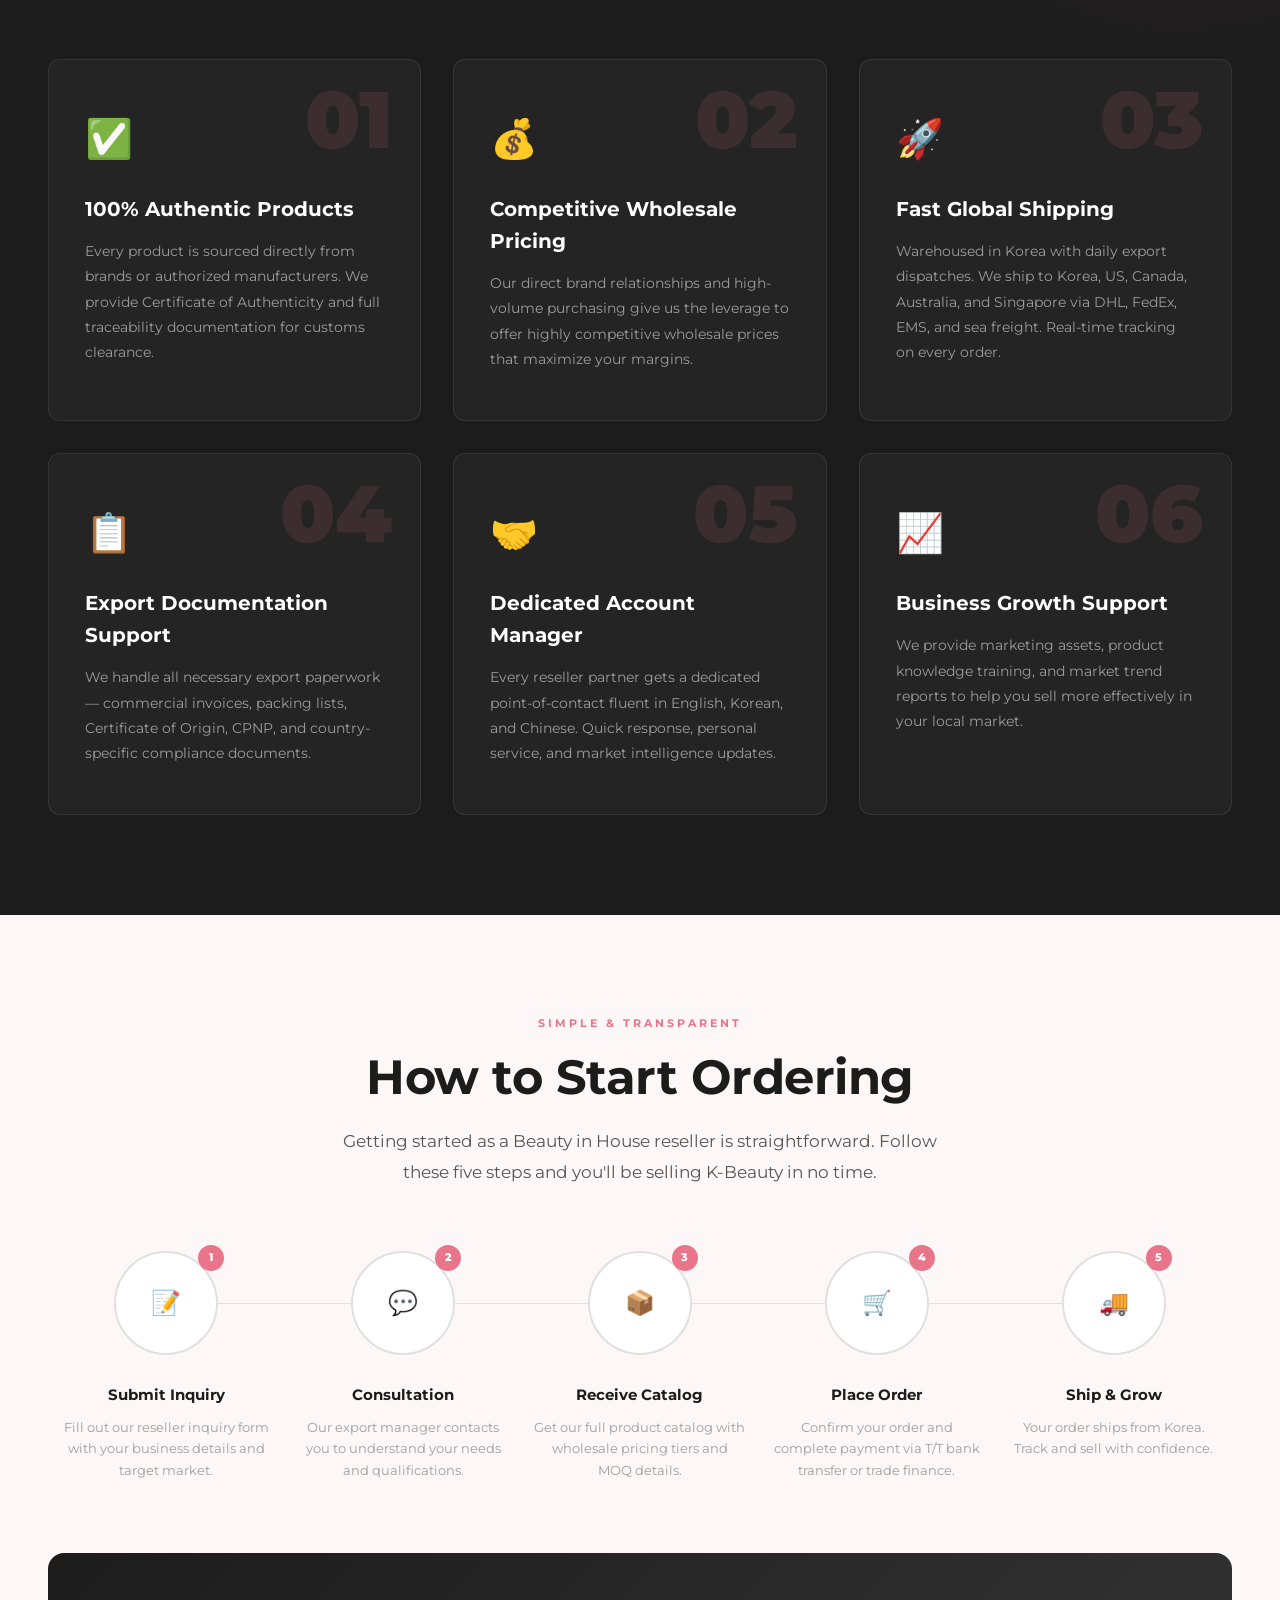
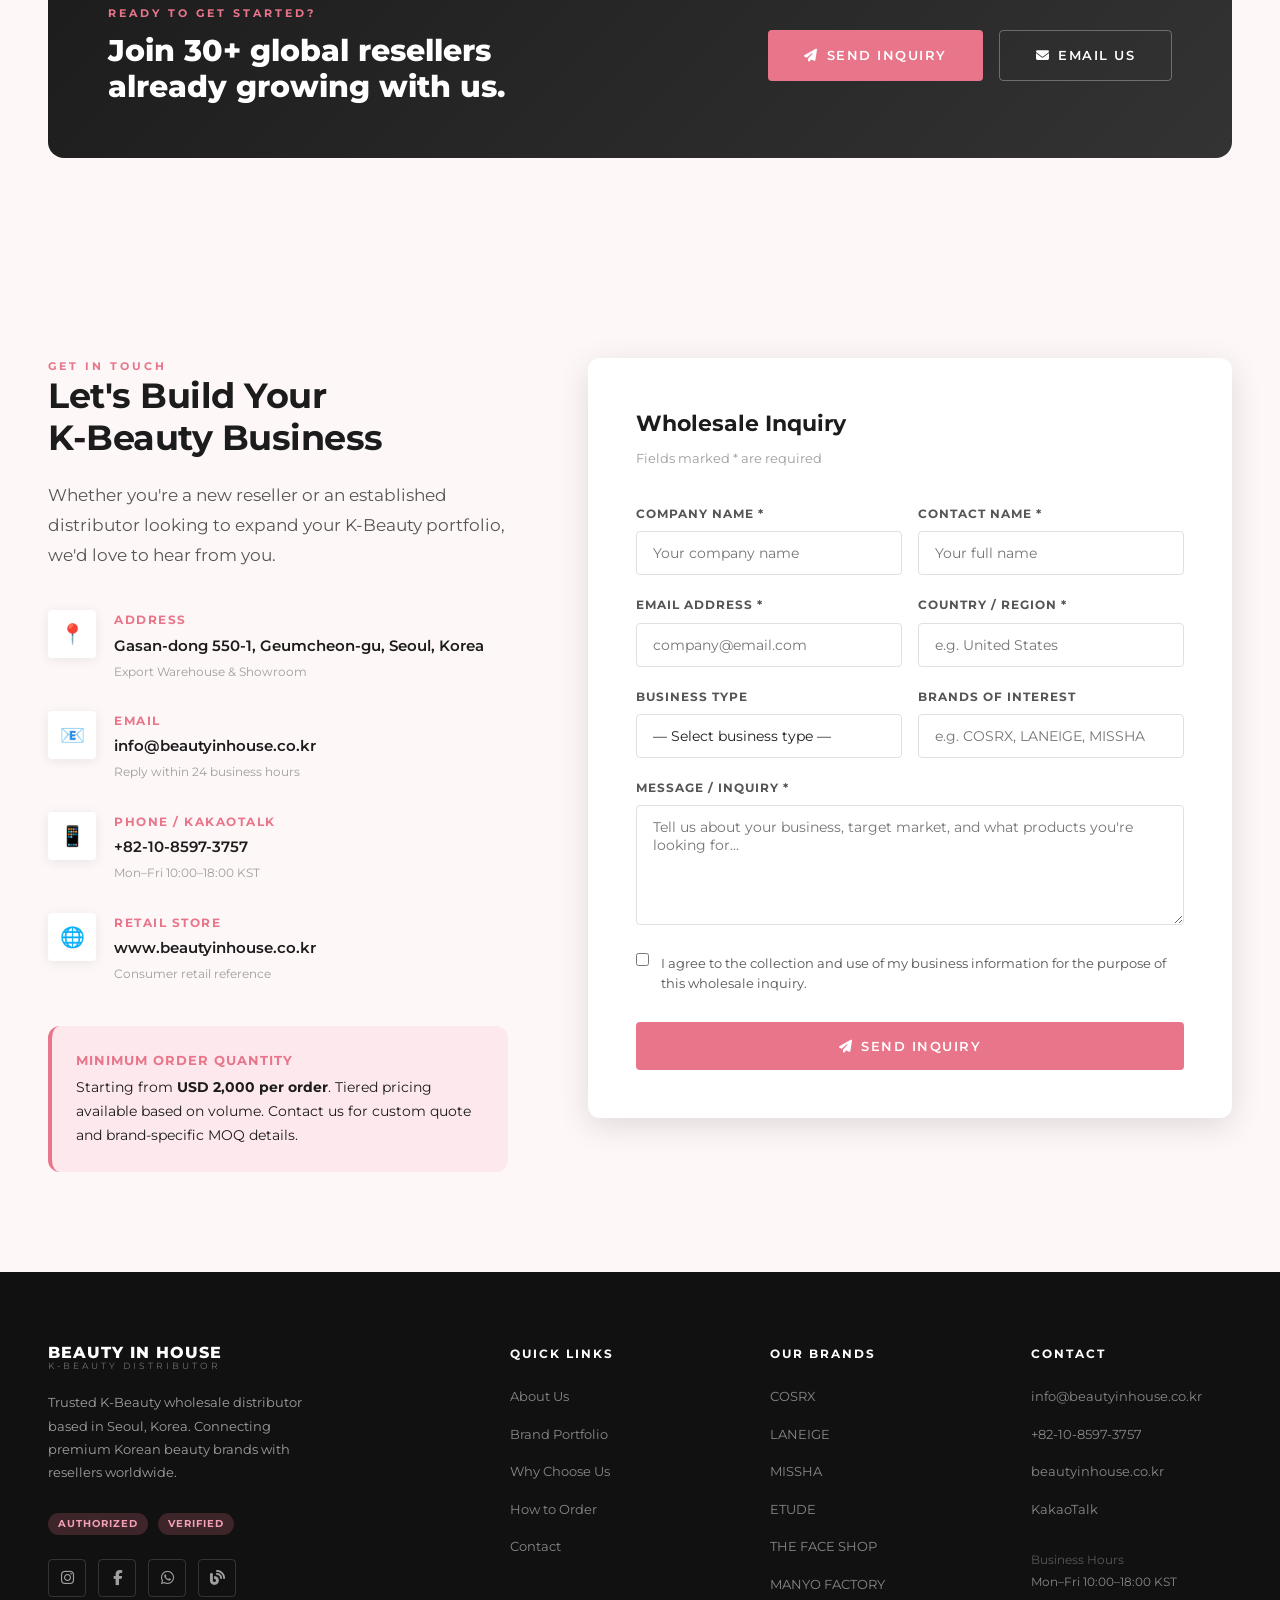
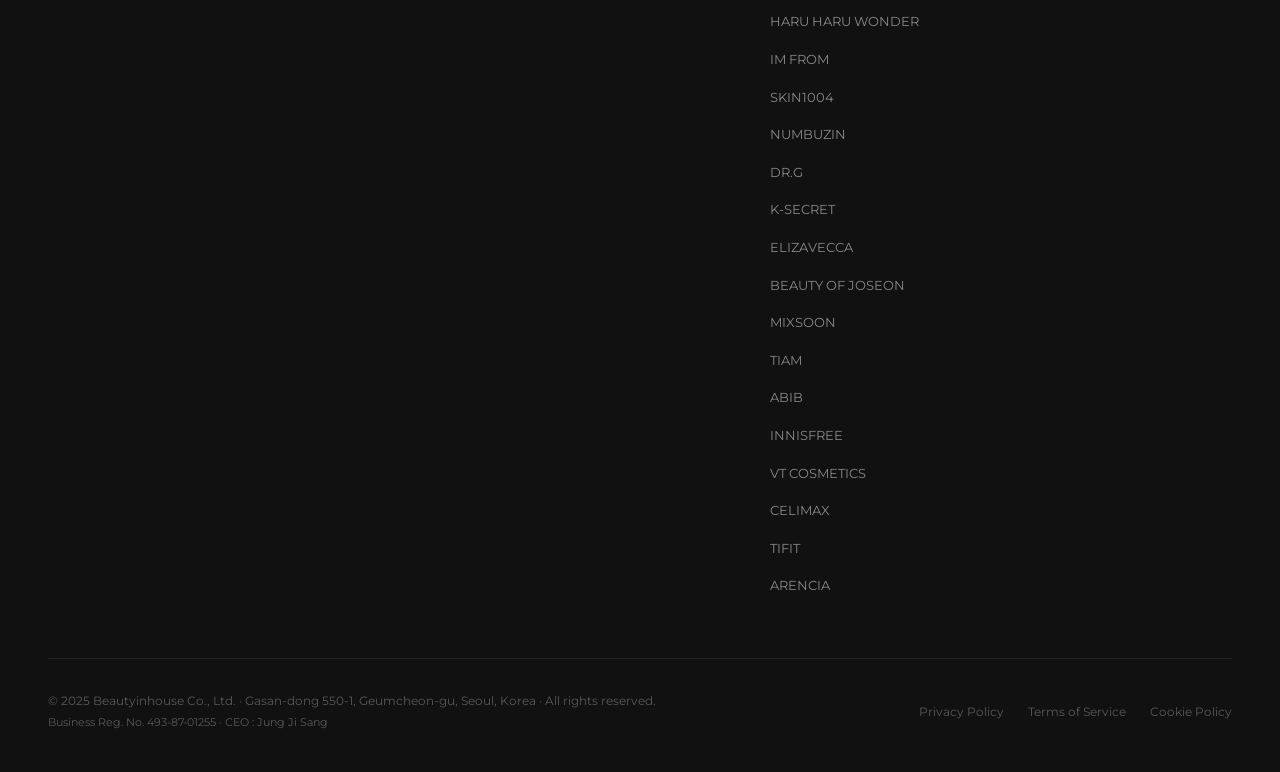
==== commit 3c735067: "Swap step 5 sedan emoji for delivery truck Co-Authored-By: Claude Opus 4.6 (1M context) <noreply@ant" ====
--- a/index.html
+++ b/index.html
@@ -761,7 +761,7 @@
 
       <div class="process-step reveal reveal-delay-5">
         <div class="step-num">
-          🚗 <span>5</span>
+          🚚 <span>5</span>
         </div>
         <div class="step-title">Ship &amp; Grow</div>
         <div class="step-desc">Your order ships from Korea. Track and sell with confidence.</div>
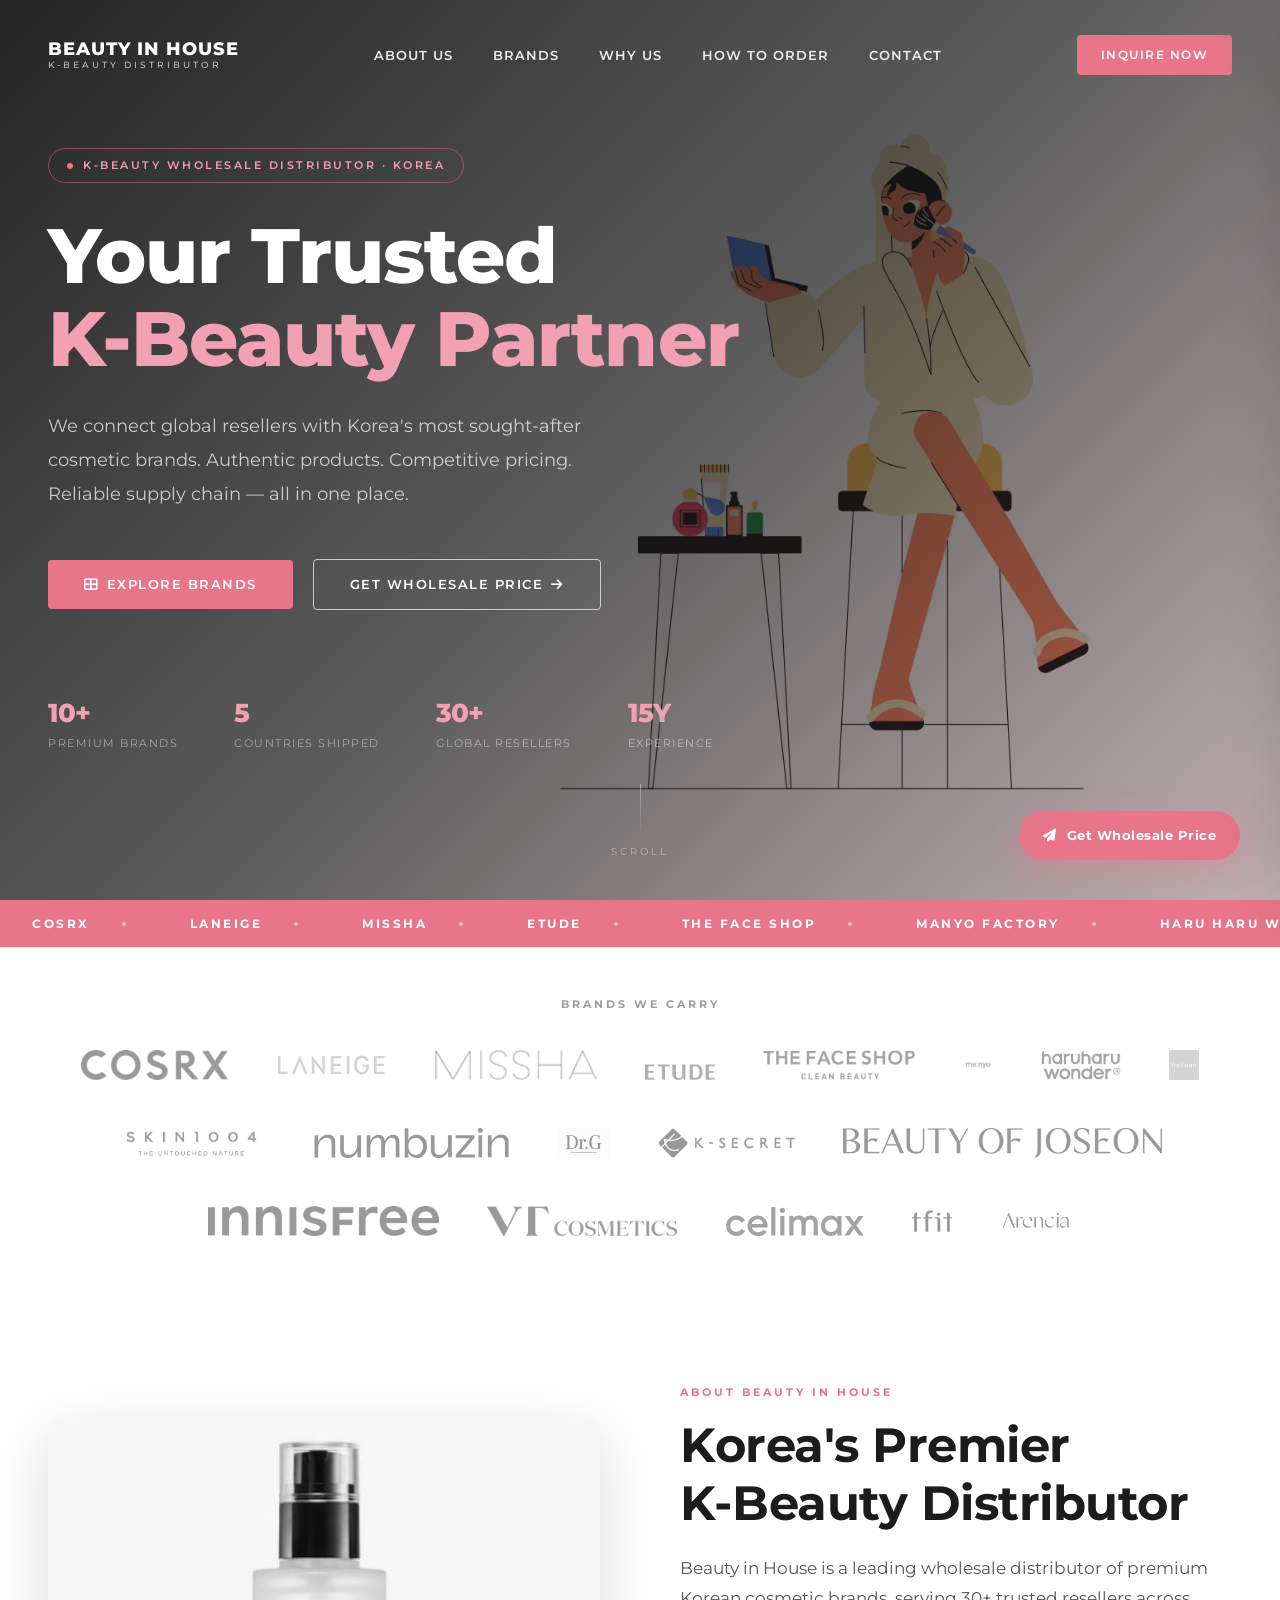
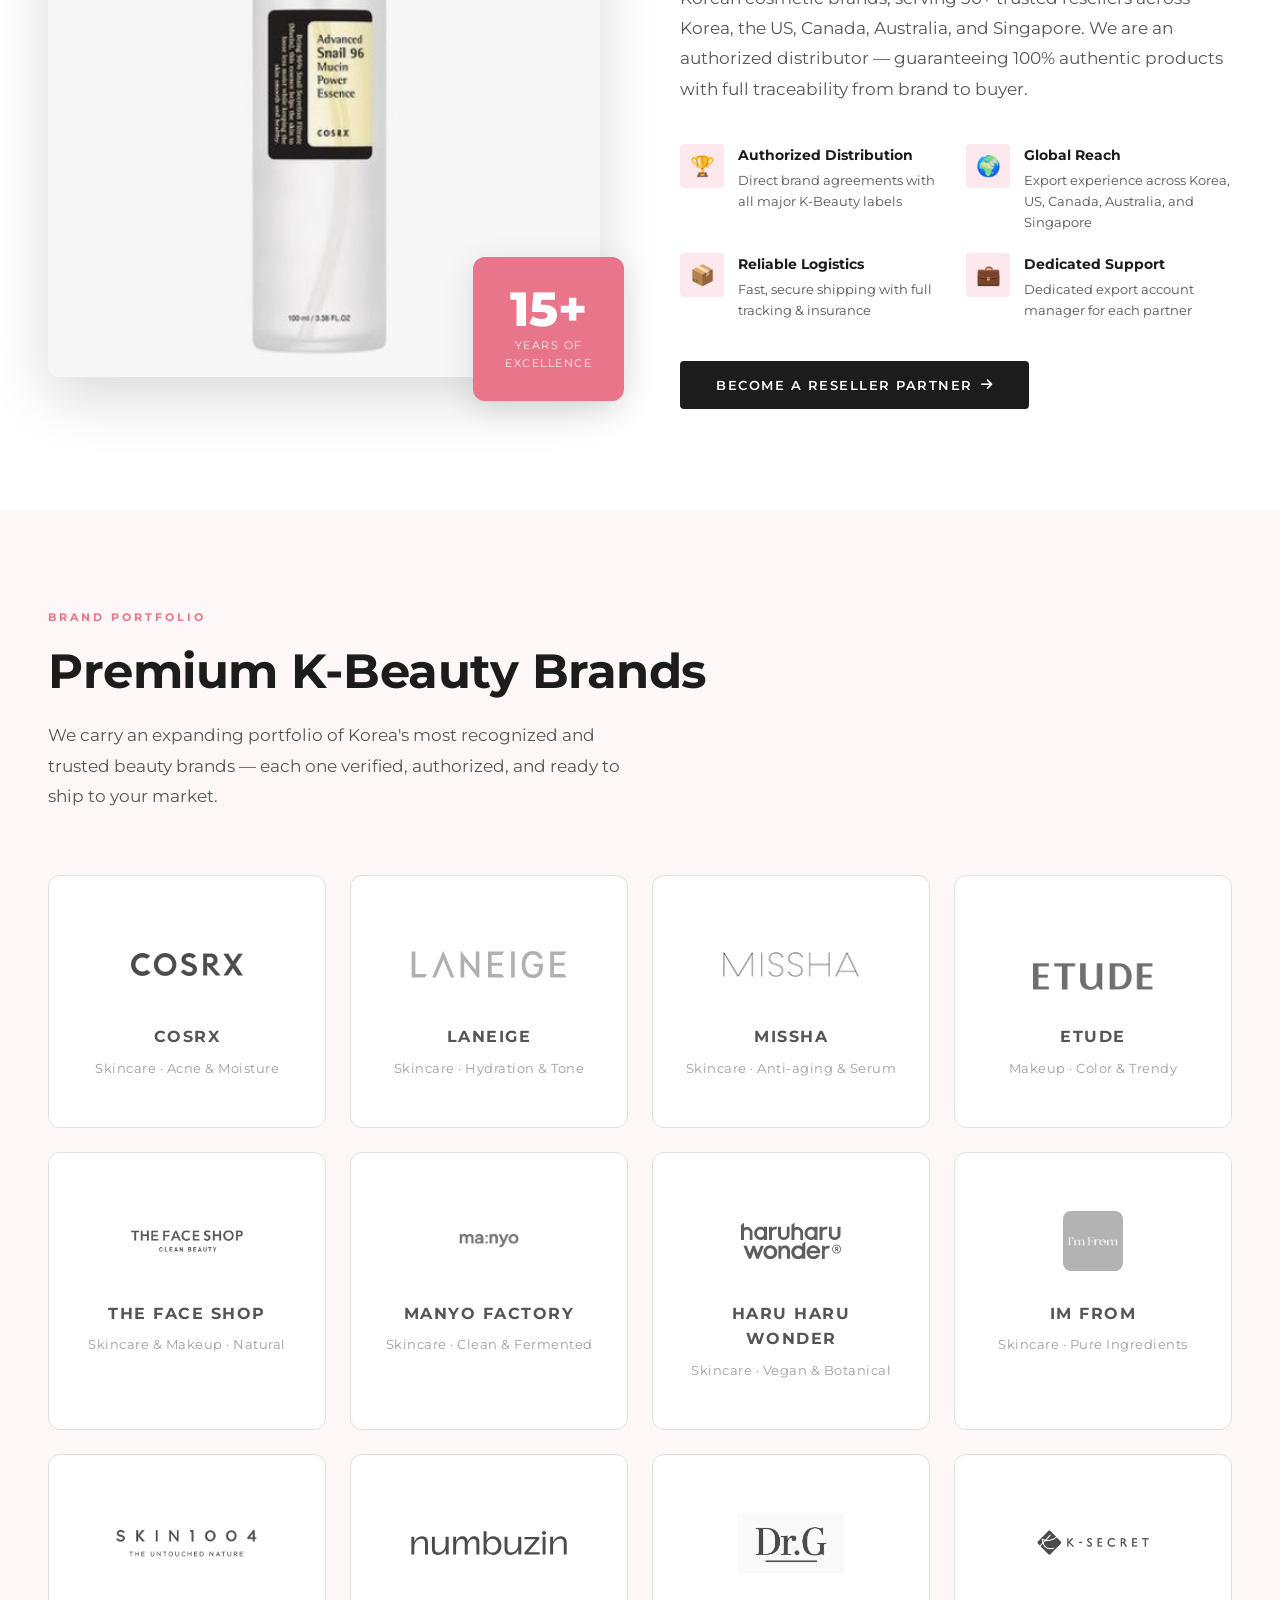
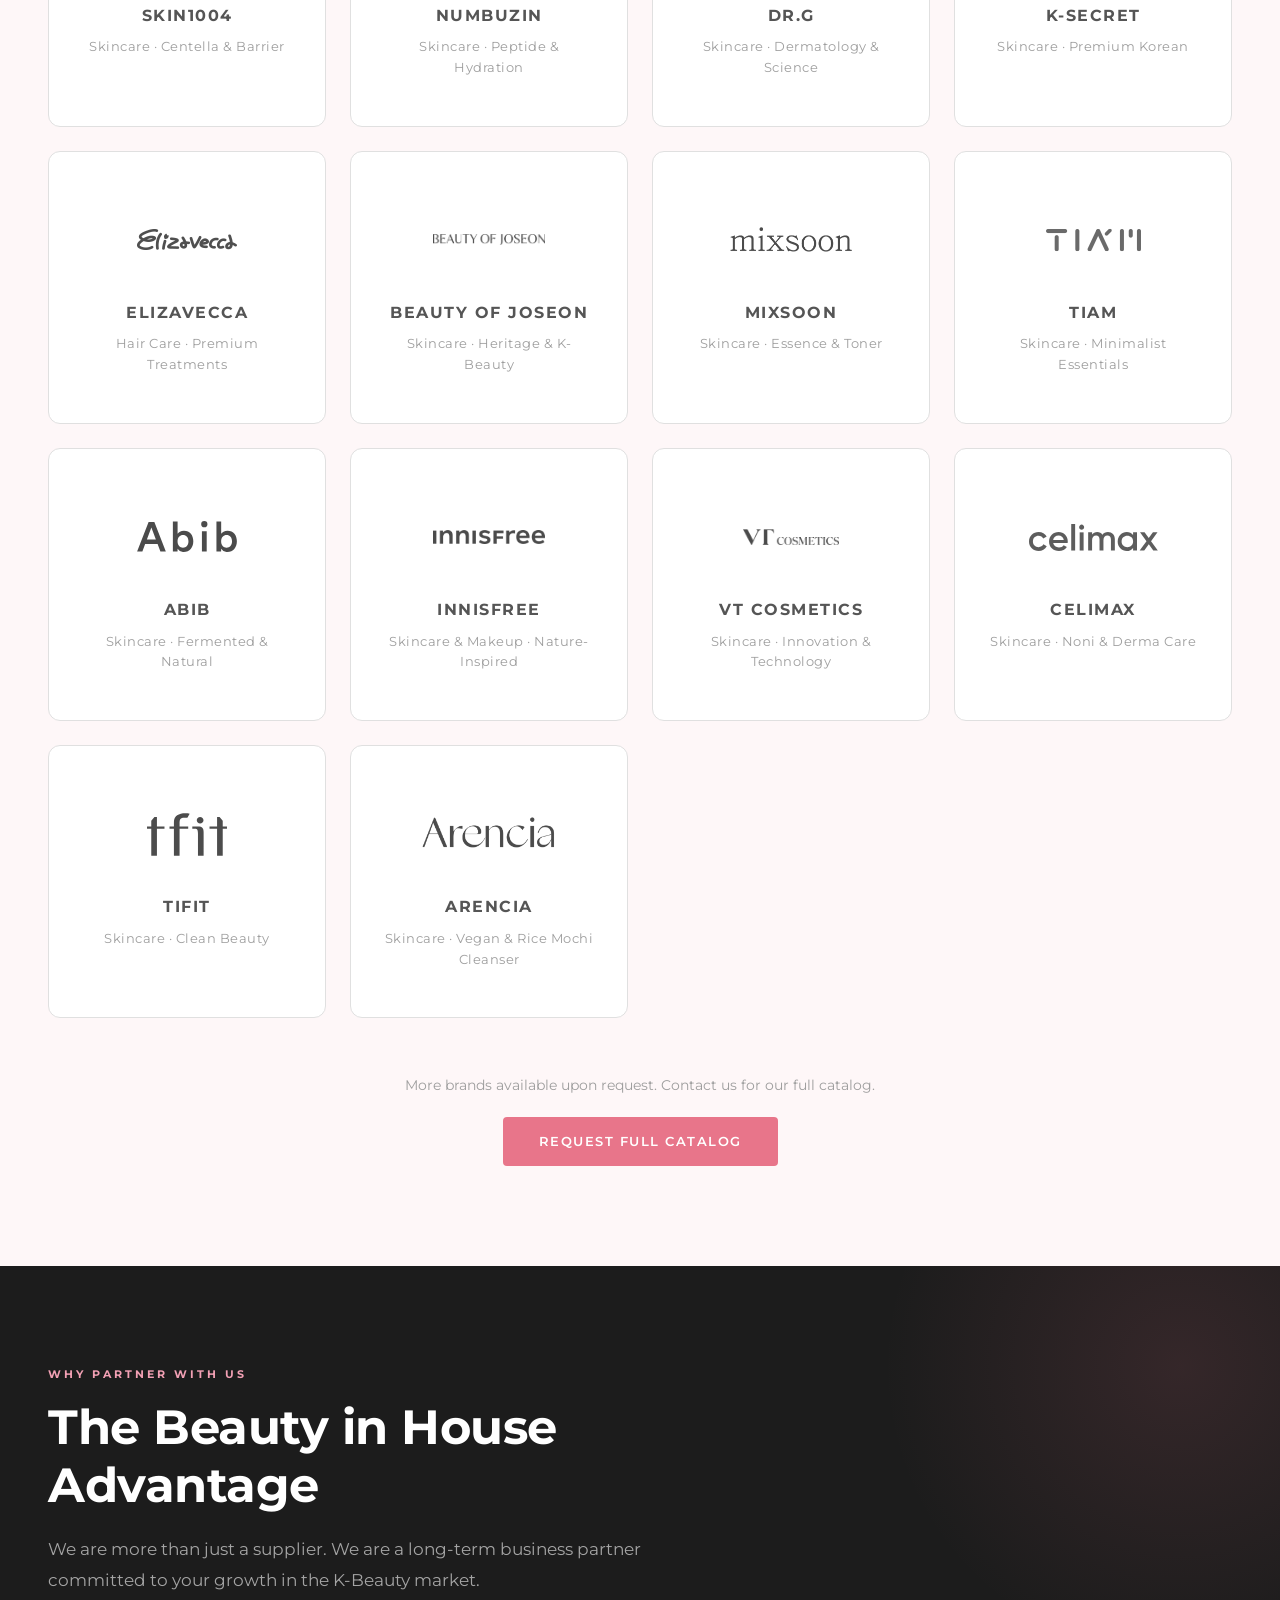
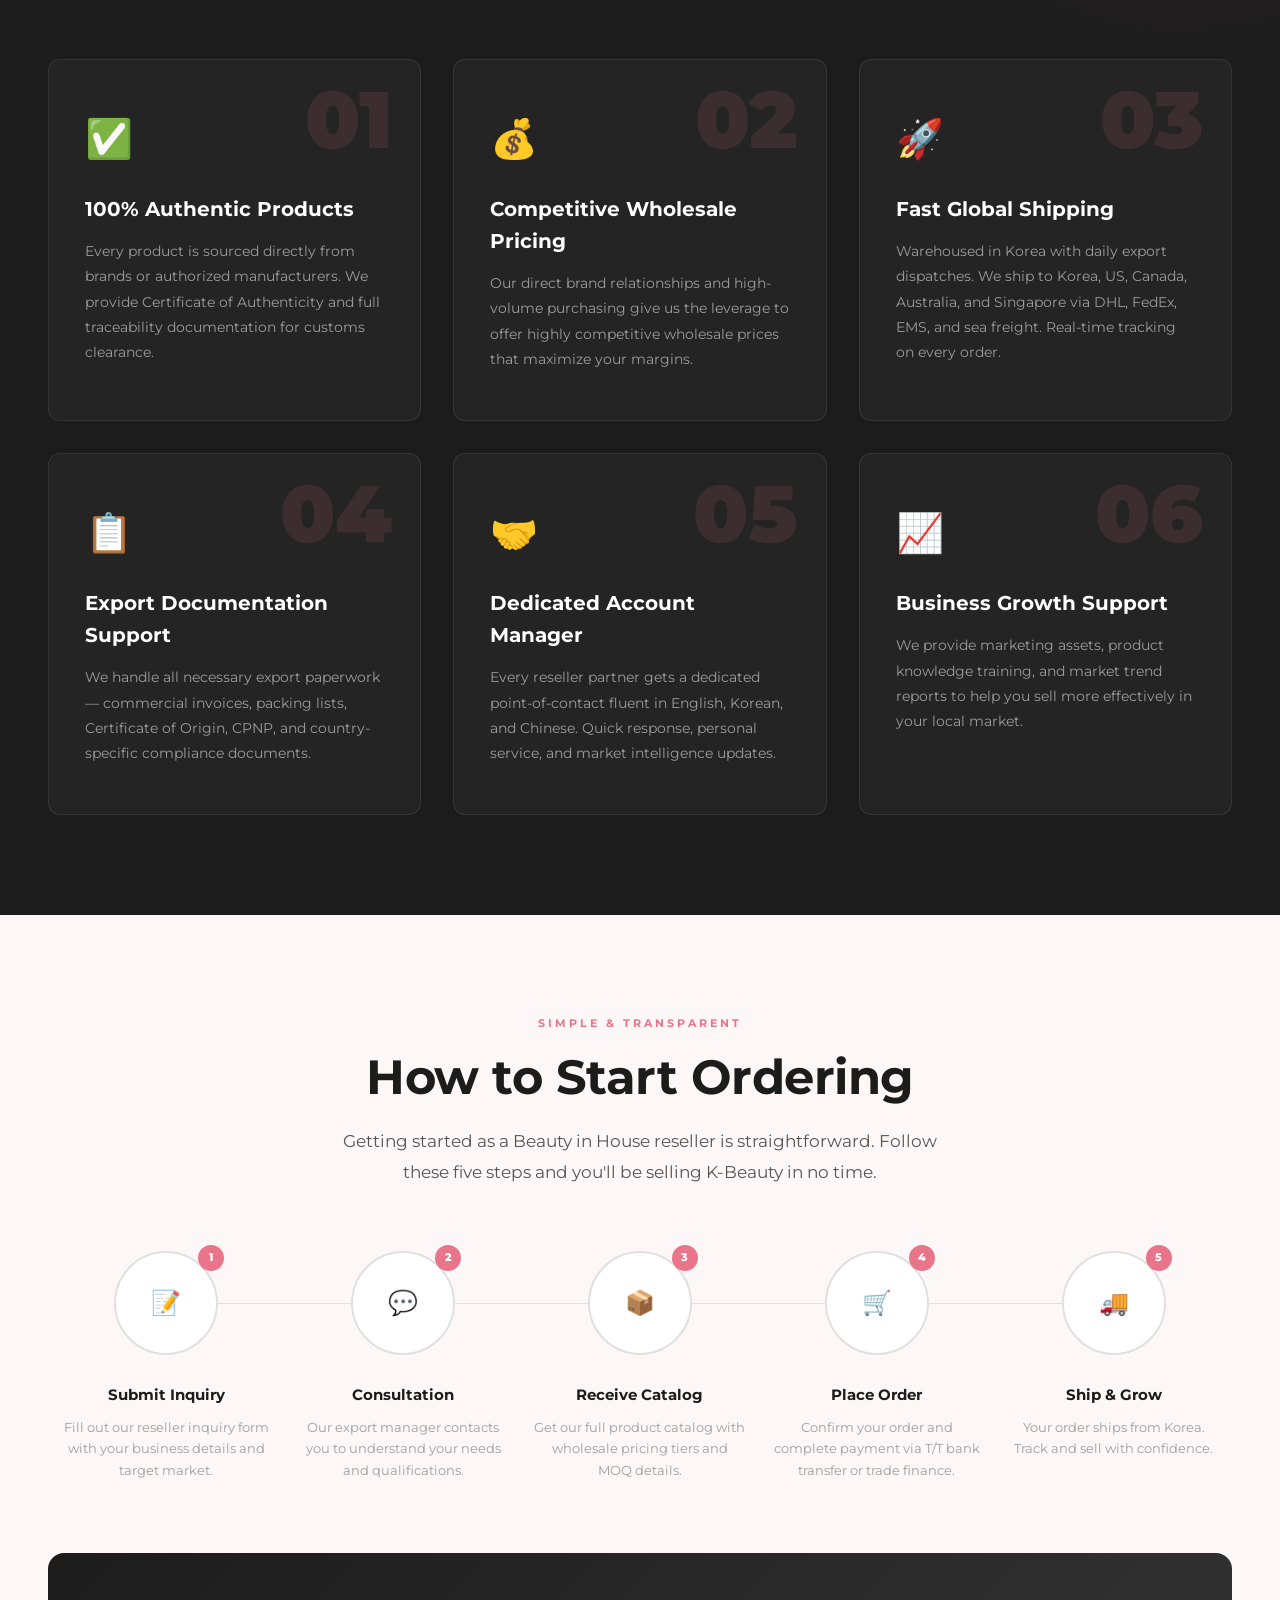
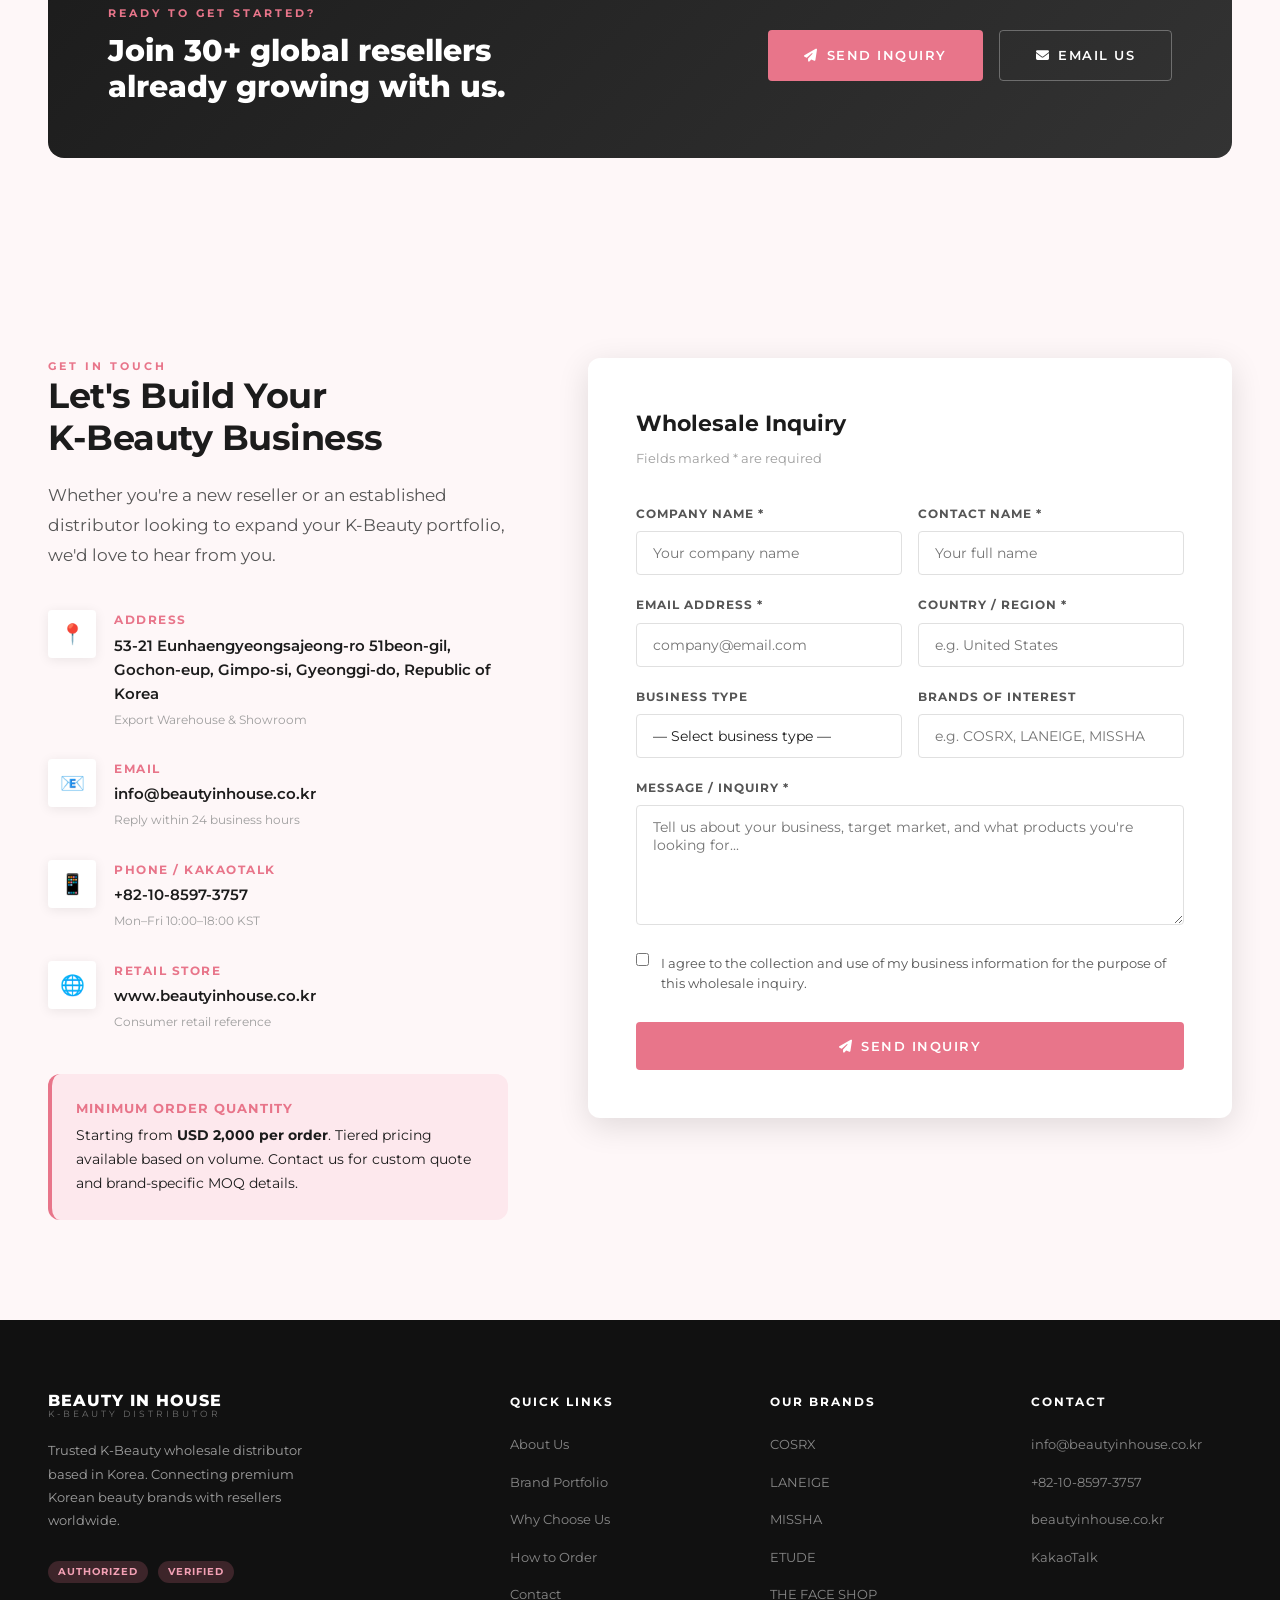
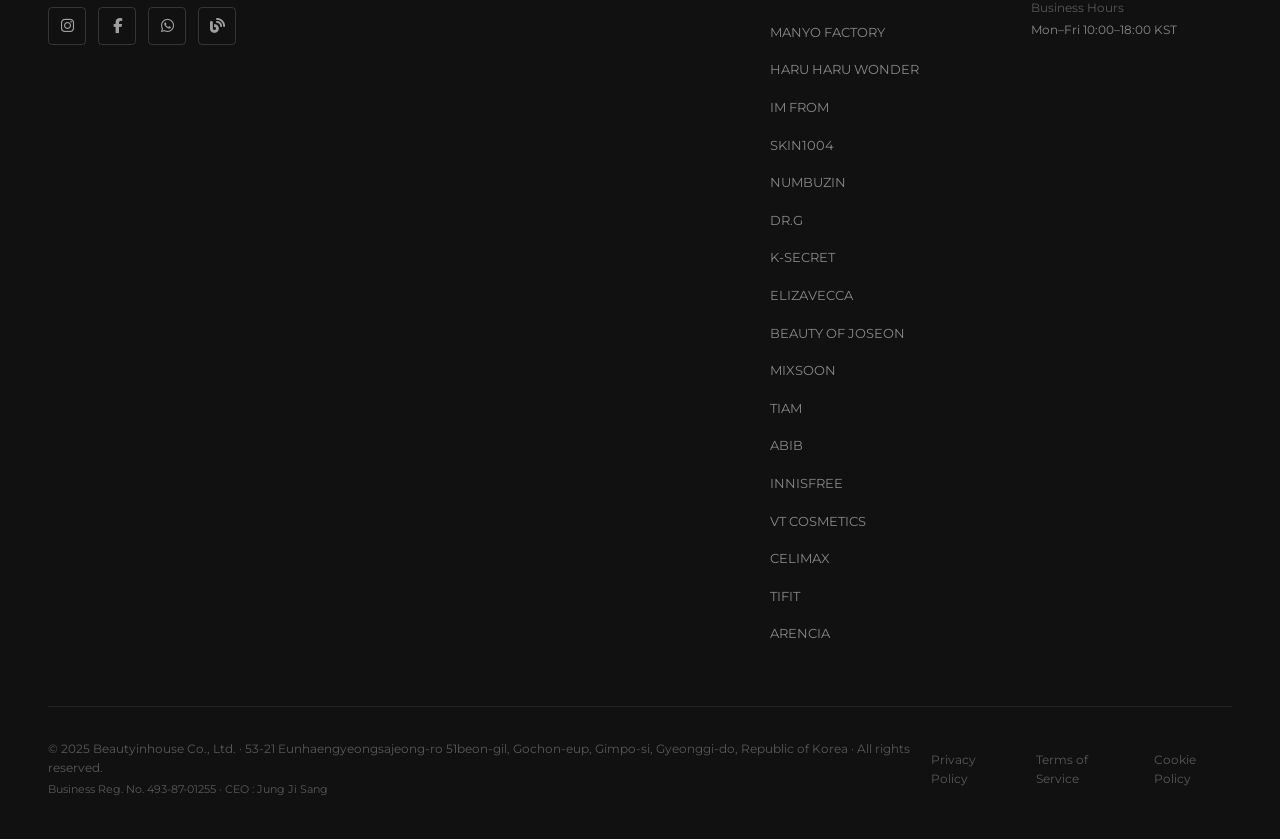
==== commit bc9fd5a3: "사업장 주소를 경기도 김포시로 변경 - Contact 섹션 / 푸터 카피라이트 주소 교체 - 푸터 소개문 'based in Seoul, Korea' -> 'based in Kore" ====
--- a/index.html
+++ b/index.html
@@ -809,7 +809,7 @@
             <div class="contact-item-icon">📍</div>
             <div class="contact-item-text">
               <strong>Address</strong>
-              <p>Gasan-dong 550-1, Geumcheon-gu, Seoul, Korea</p>
+              <p>53-21 Eunhaengyeongsajeong-ro 51beon-gil, Gochon-eup, Gimpo-si, Gyeonggi-do, Republic of Korea</p>
               <small>Export Warehouse &amp; Showroom</small>
             </div>
           </div>
@@ -942,7 +942,7 @@
           </div>
         </div>
         <p class="footer-desc">
-          Trusted K-Beauty wholesale distributor based in Seoul, Korea.
+          Trusted K-Beauty wholesale distributor based in Korea.
           Connecting premium Korean beauty brands with resellers worldwide.
         </p>
         <div class="footer-cert">
@@ -1019,7 +1019,7 @@
 
     <div class="footer-bottom">
       <div>
-        <p>© 2025 Beautyinhouse Co., Ltd. · Gasan-dong 550-1, Geumcheon-gu, Seoul, Korea · All rights reserved.</p>
+        <p>© 2025 Beautyinhouse Co., Ltd. · 53-21 Eunhaengyeongsajeong-ro 51beon-gil, Gochon-eup, Gimpo-si, Gyeonggi-do, Republic of Korea · All rights reserved.</p>
         <p style="margin-top:4px; font-size:11px">Business Reg. No. 493-87-01255 · CEO : Jung Ji Sang</p>
       </div>
       <div class="footer-bottom-links">
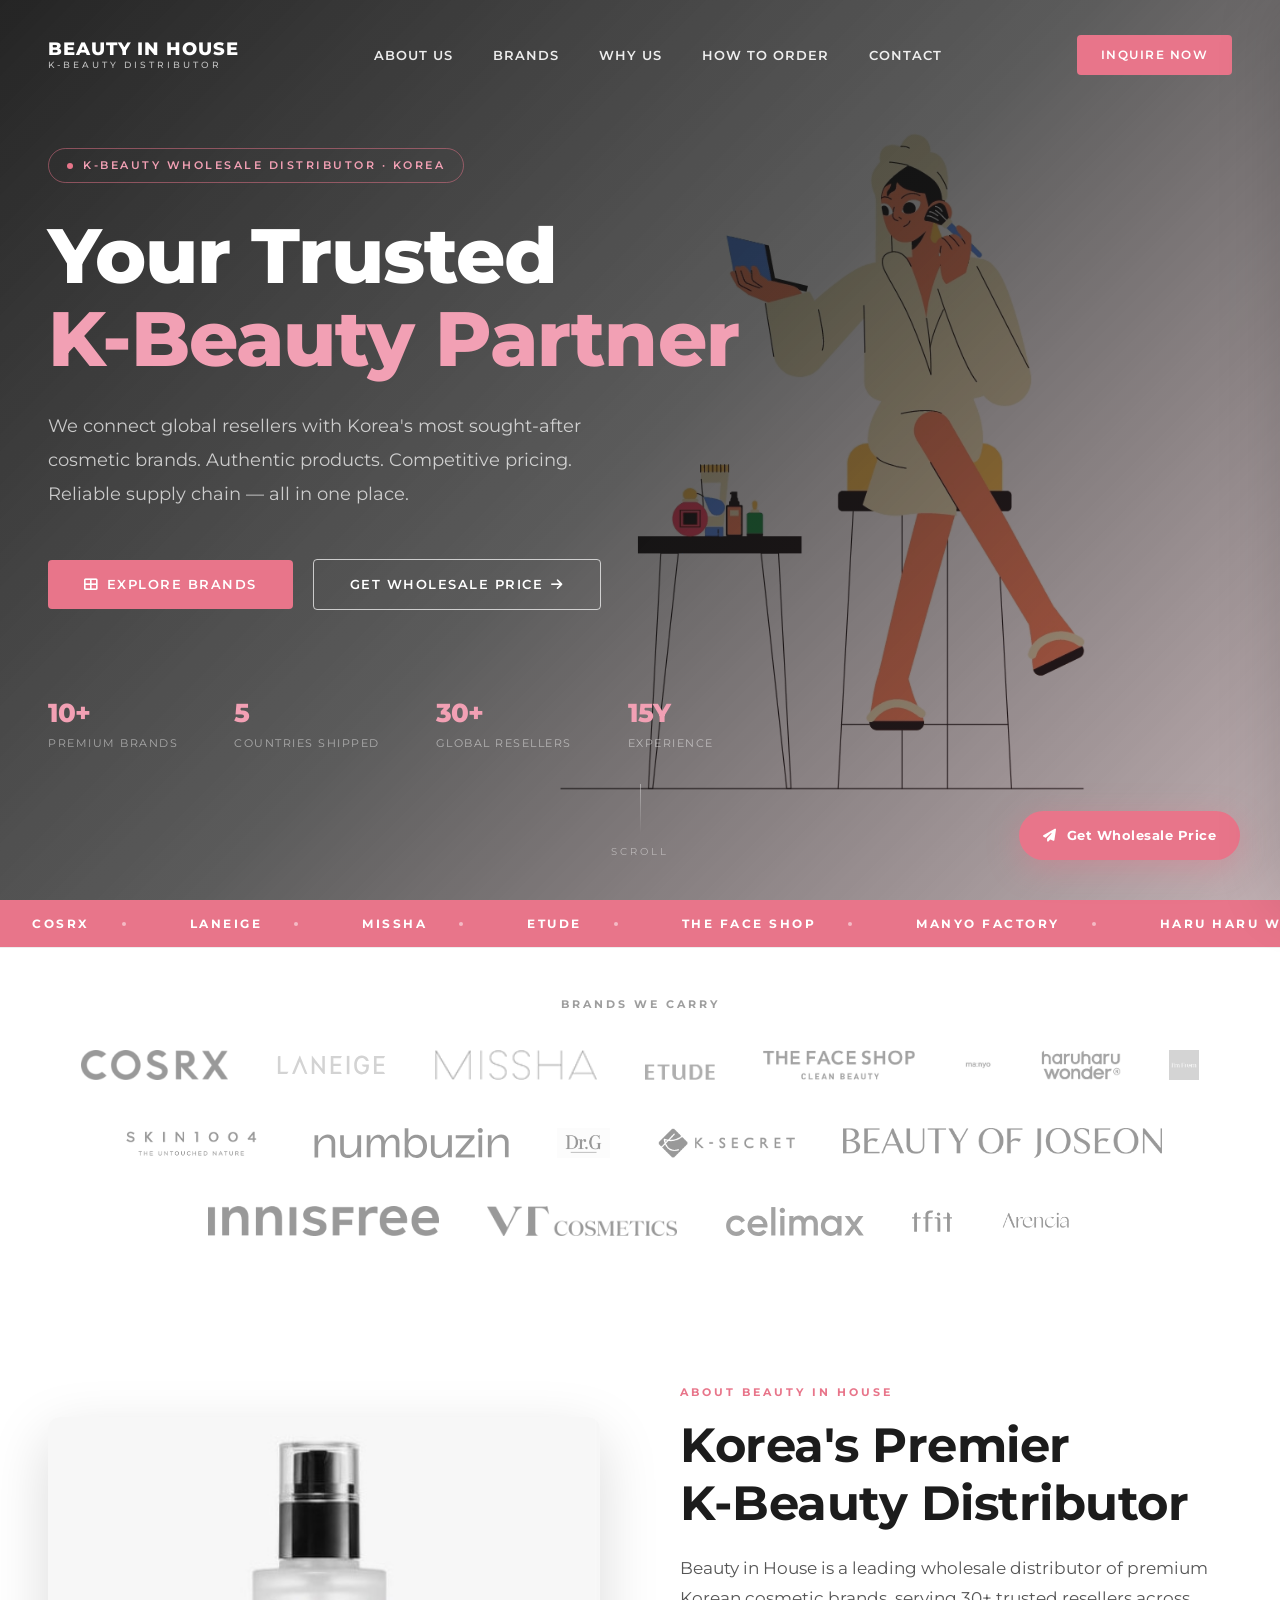
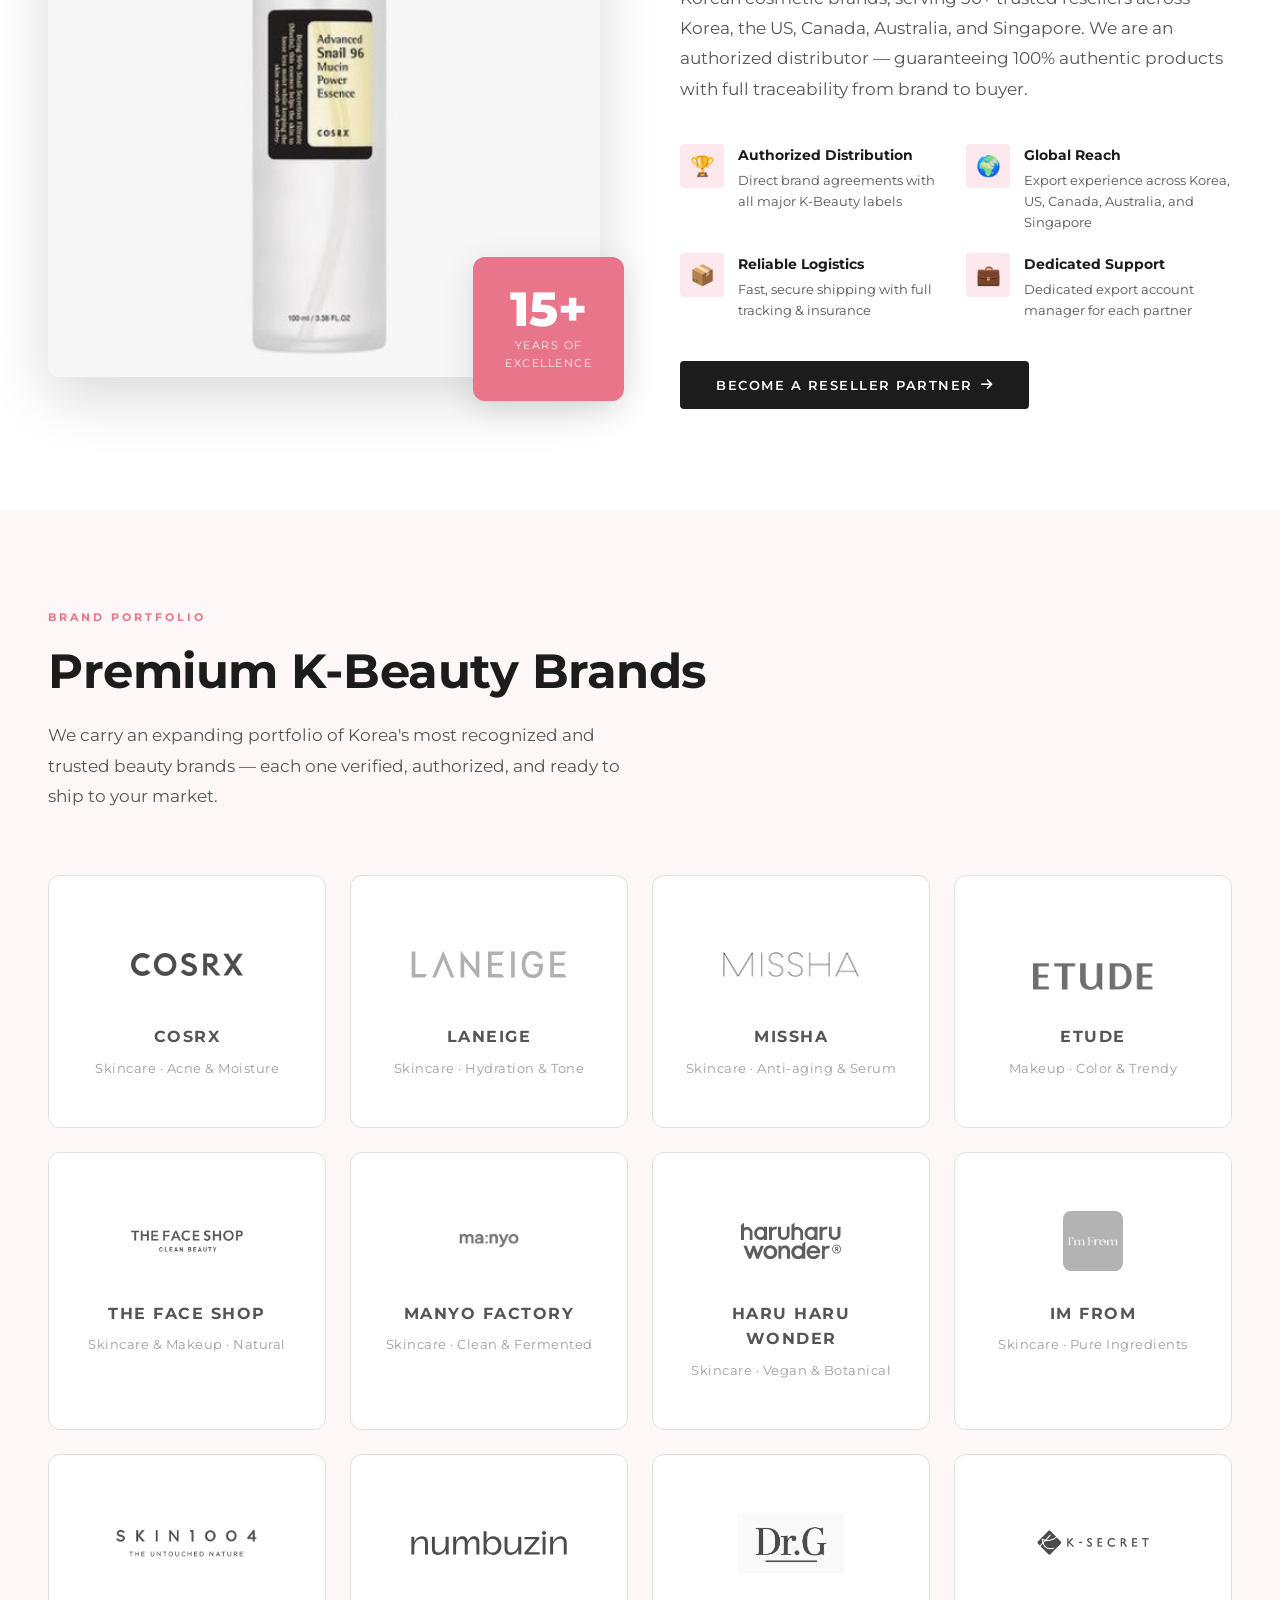
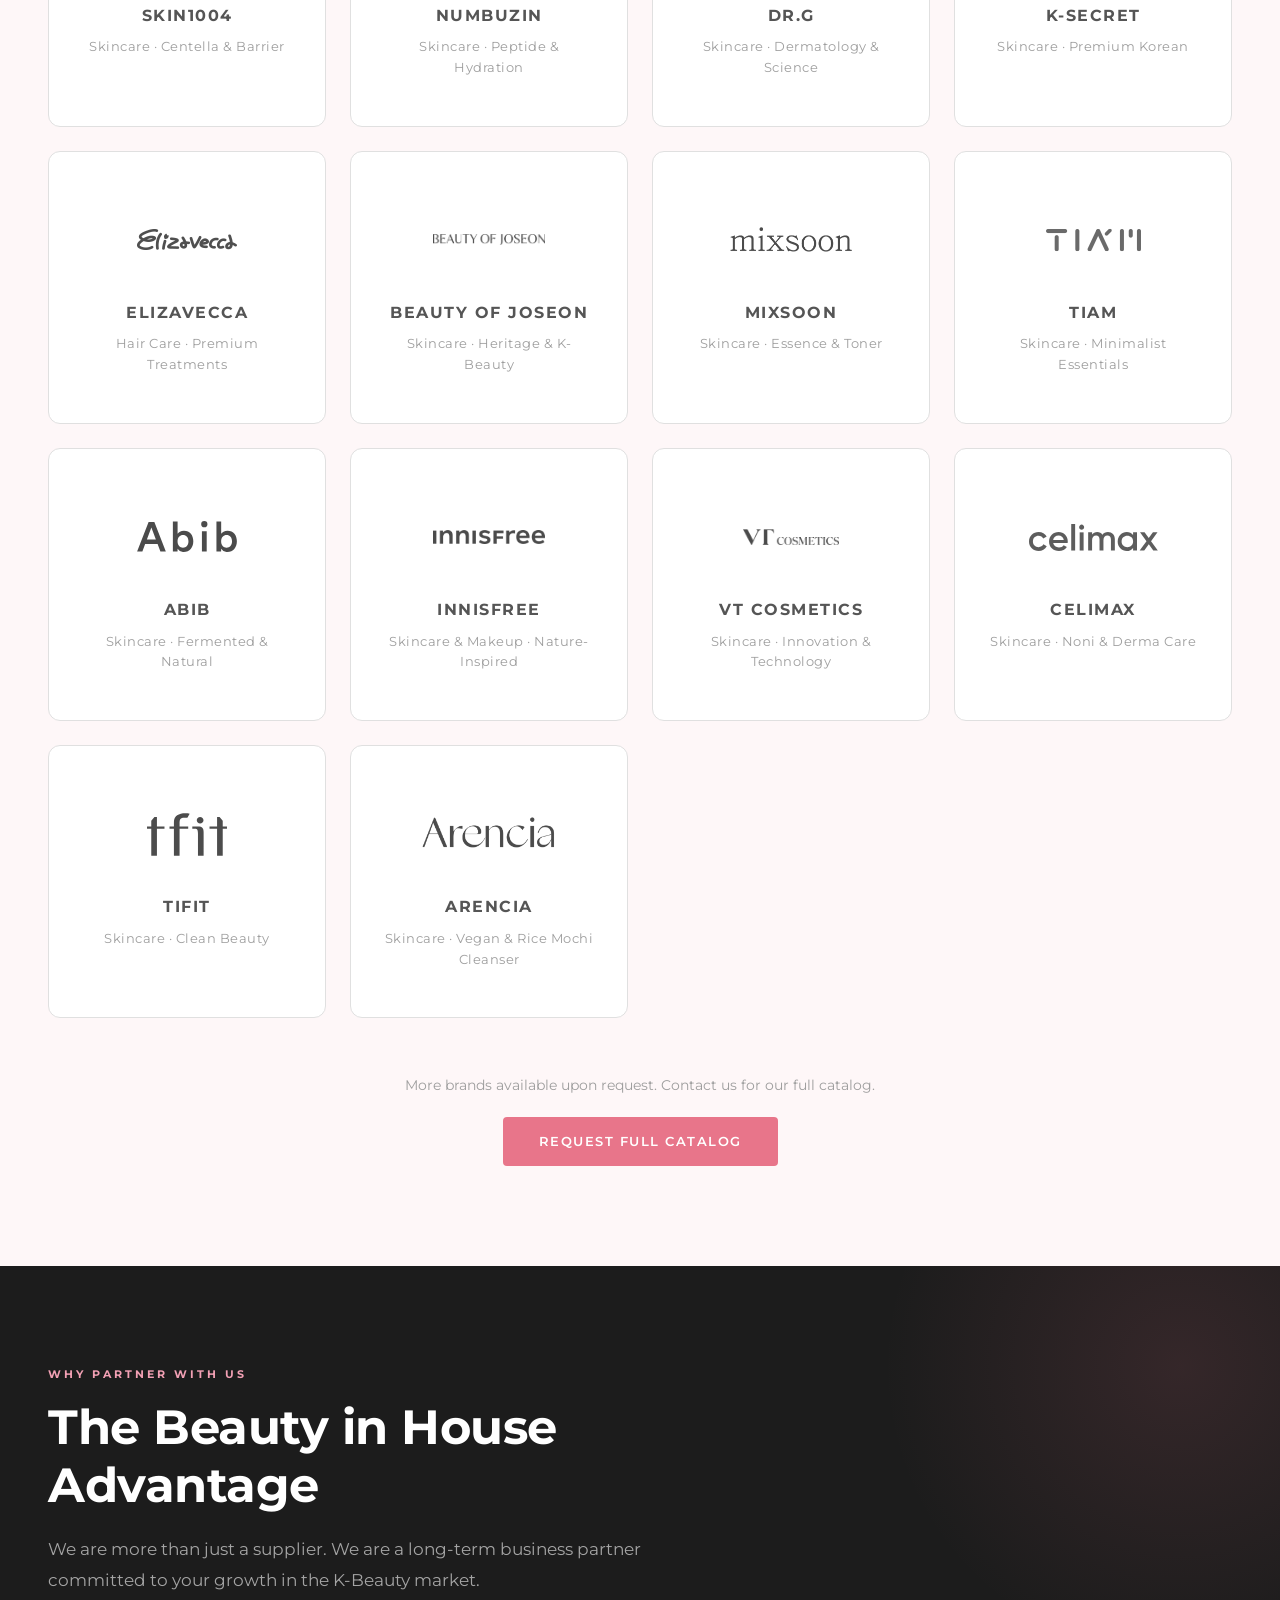
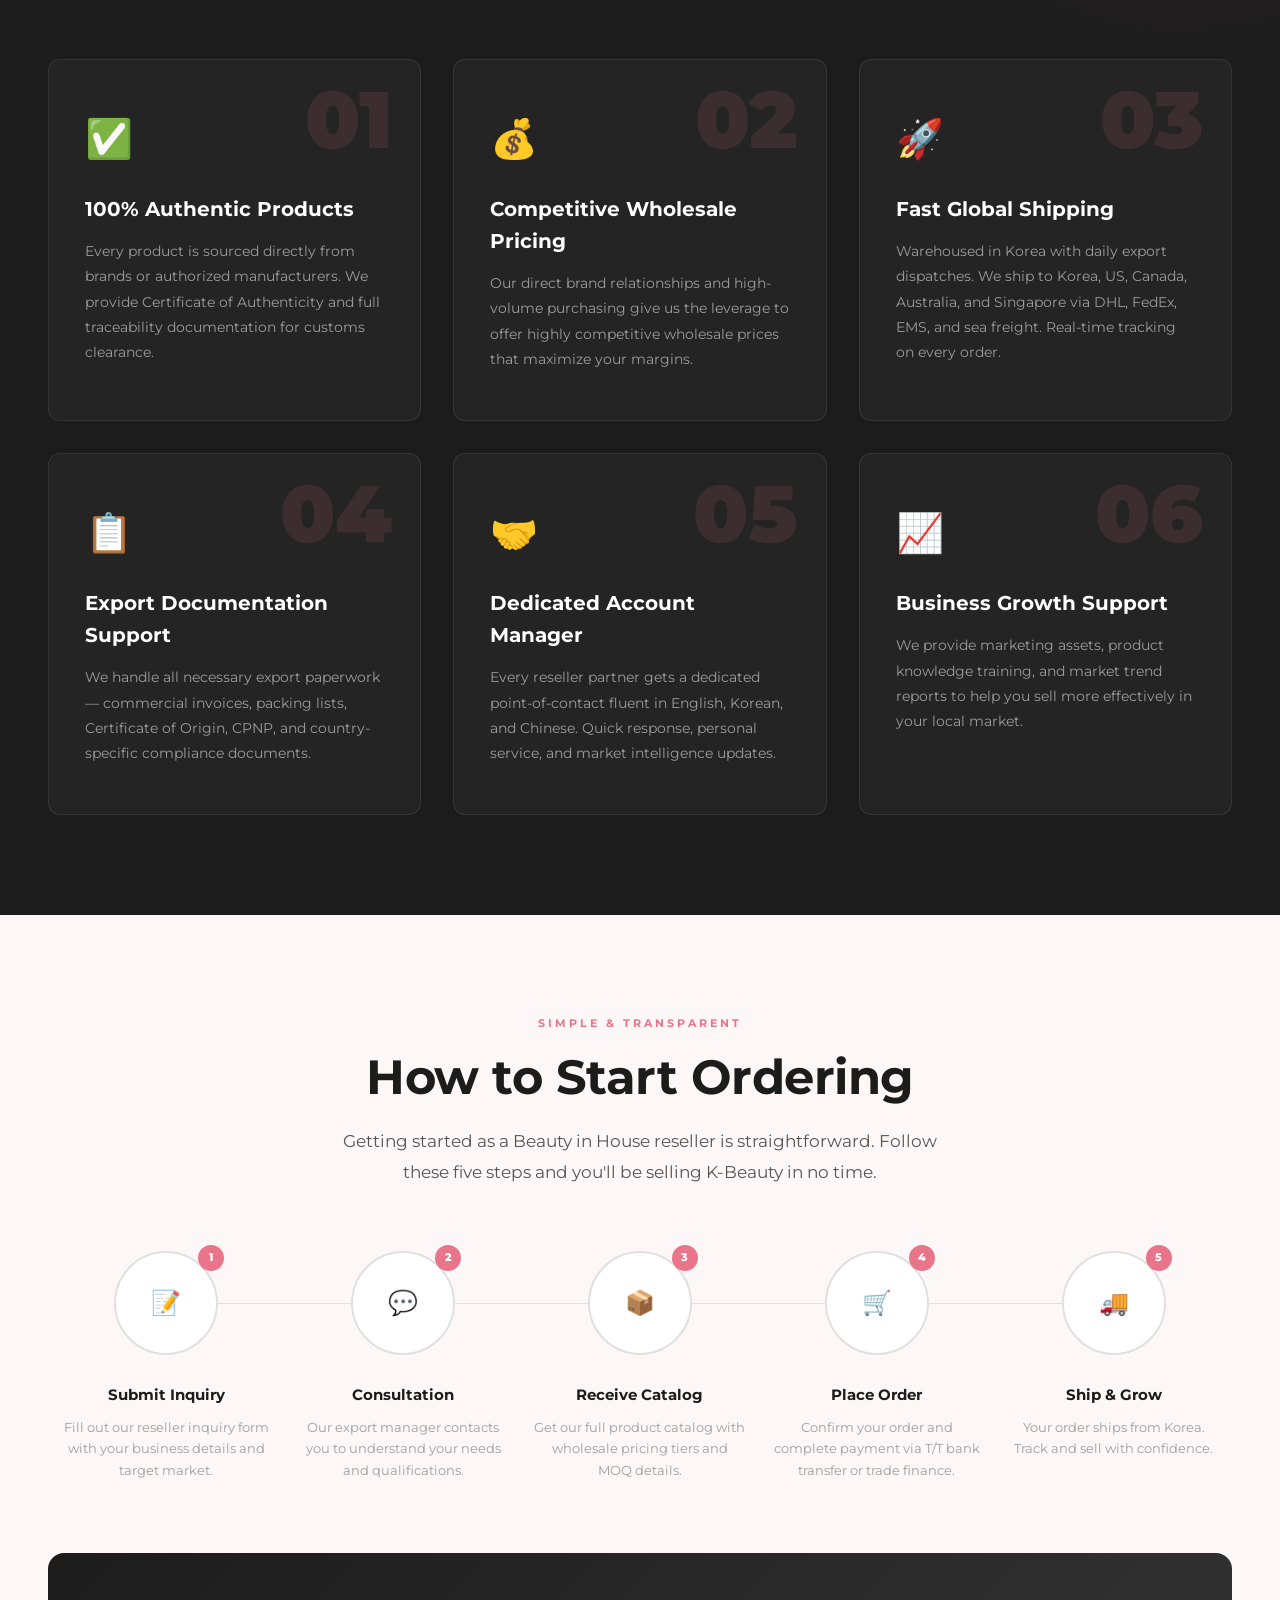
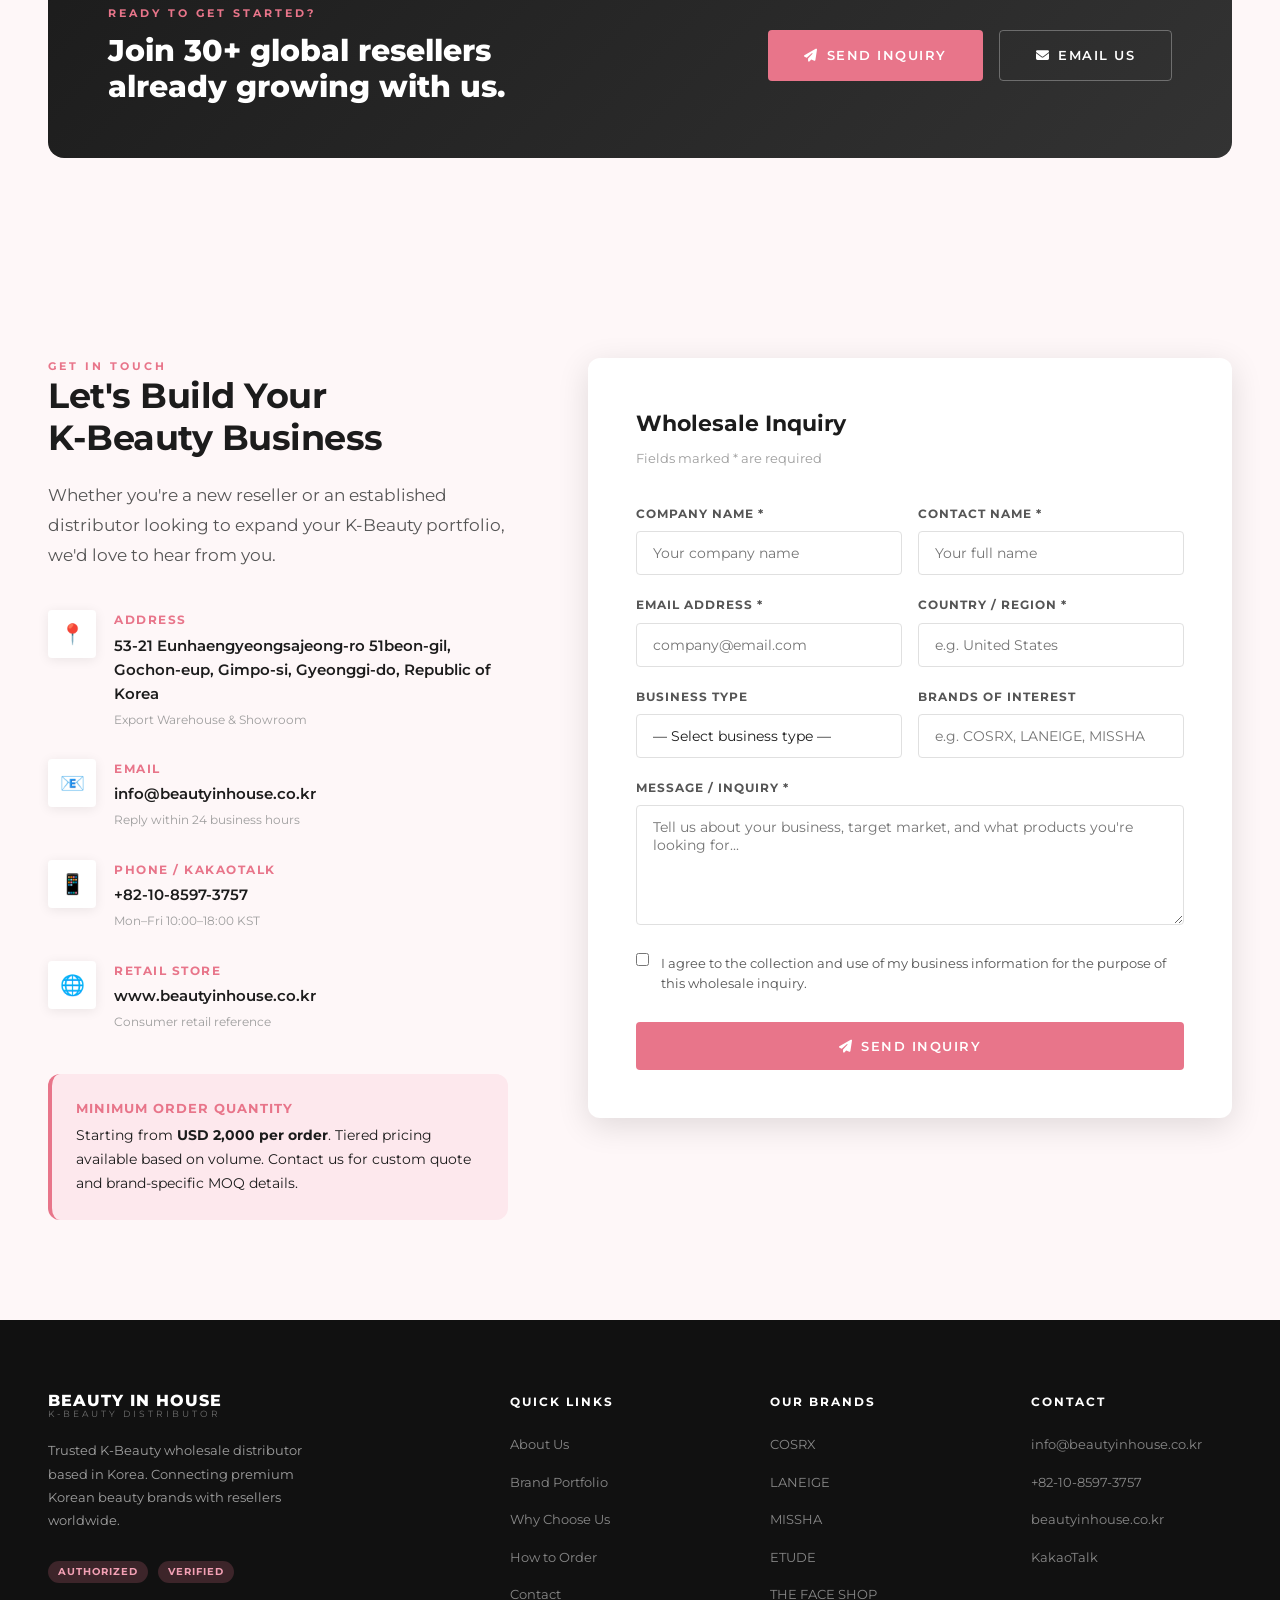
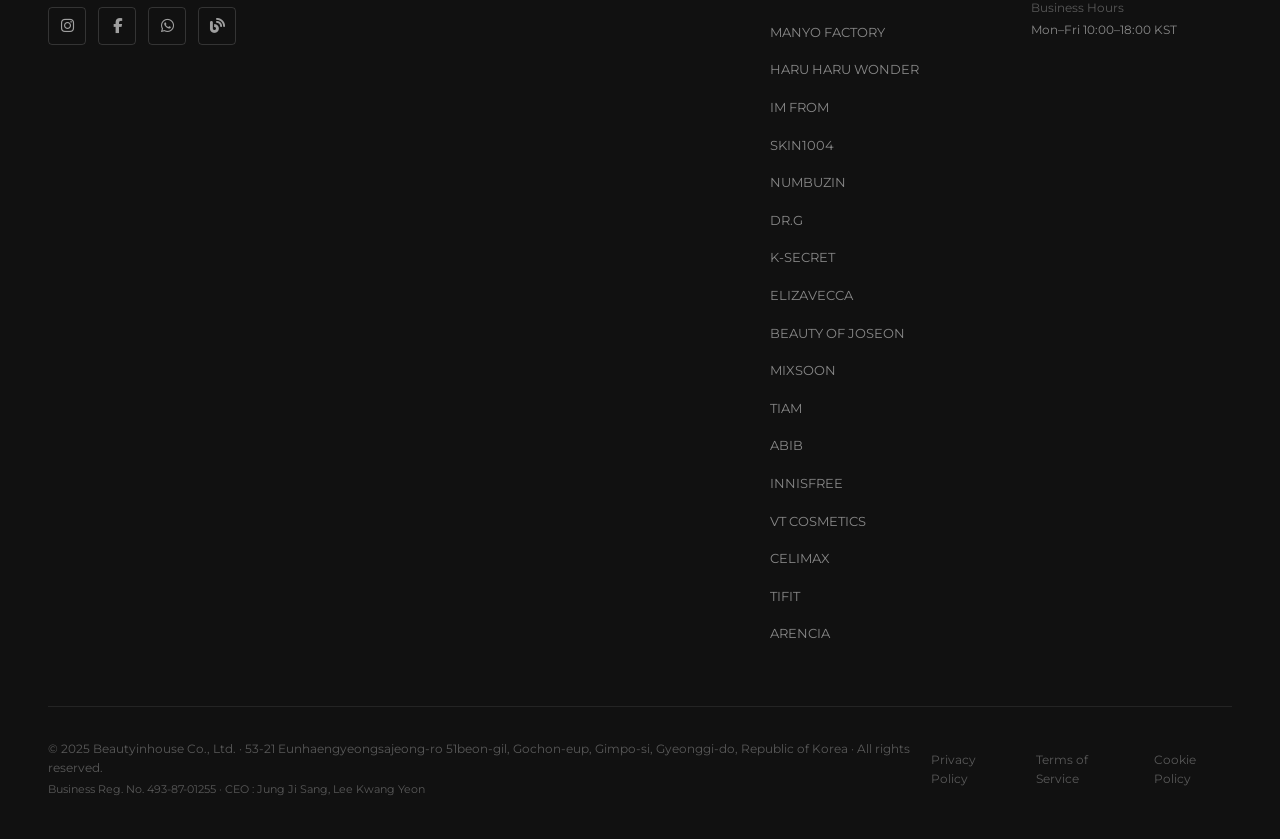
==== commit 41dddf42: "공동대표 Lee Kwang Yeon 추가 Co-Authored-By: Claude Opus 5 <noreply@anthropic.com>" ====
--- a/index.html
+++ b/index.html
@@ -1020,7 +1020,7 @@
     <div class="footer-bottom">
       <div>
         <p>© 2025 Beautyinhouse Co., Ltd. · 53-21 Eunhaengyeongsajeong-ro 51beon-gil, Gochon-eup, Gimpo-si, Gyeonggi-do, Republic of Korea · All rights reserved.</p>
-        <p style="margin-top:4px; font-size:11px">Business Reg. No. 493-87-01255 · CEO : Jung Ji Sang</p>
+        <p style="margin-top:4px; font-size:11px">Business Reg. No. 493-87-01255 · CEO : Jung Ji Sang, Lee Kwang Yeon</p>
       </div>
       <div class="footer-bottom-links">
         <a href="#">Privacy Policy</a>
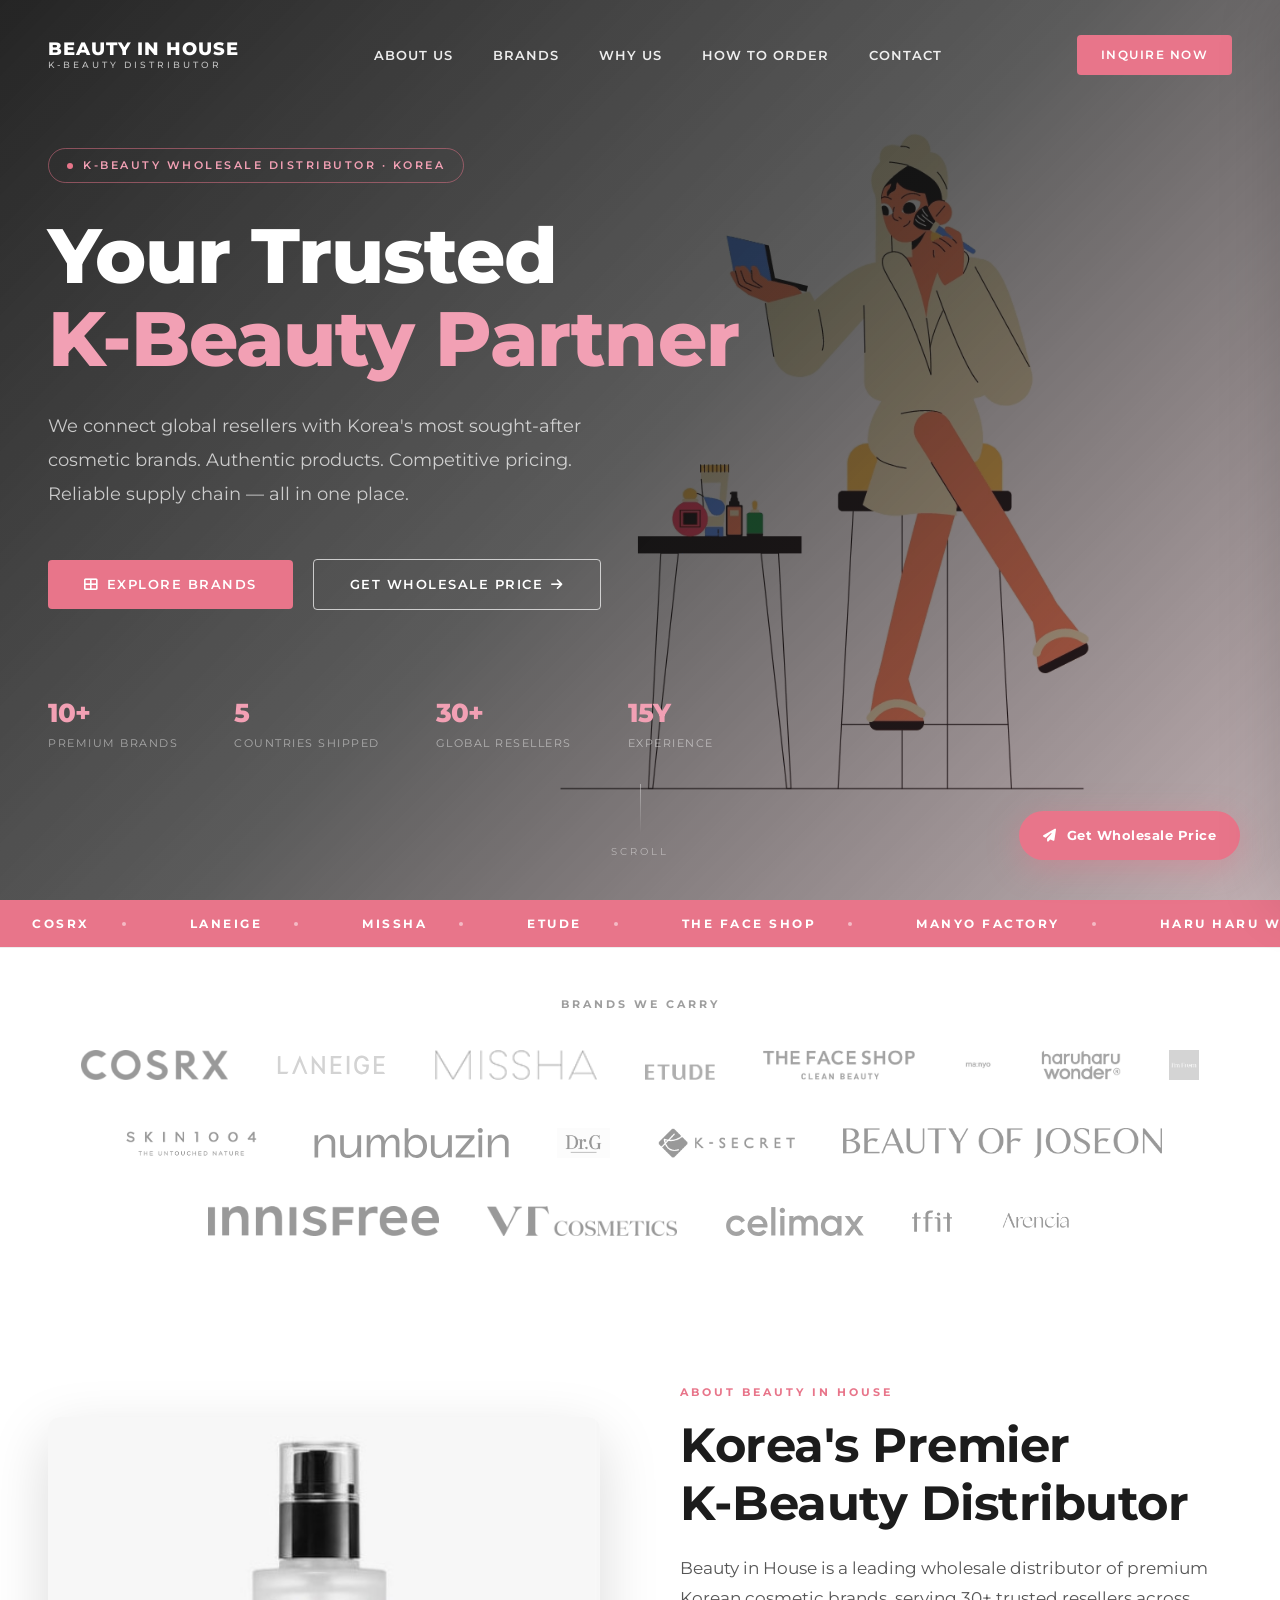
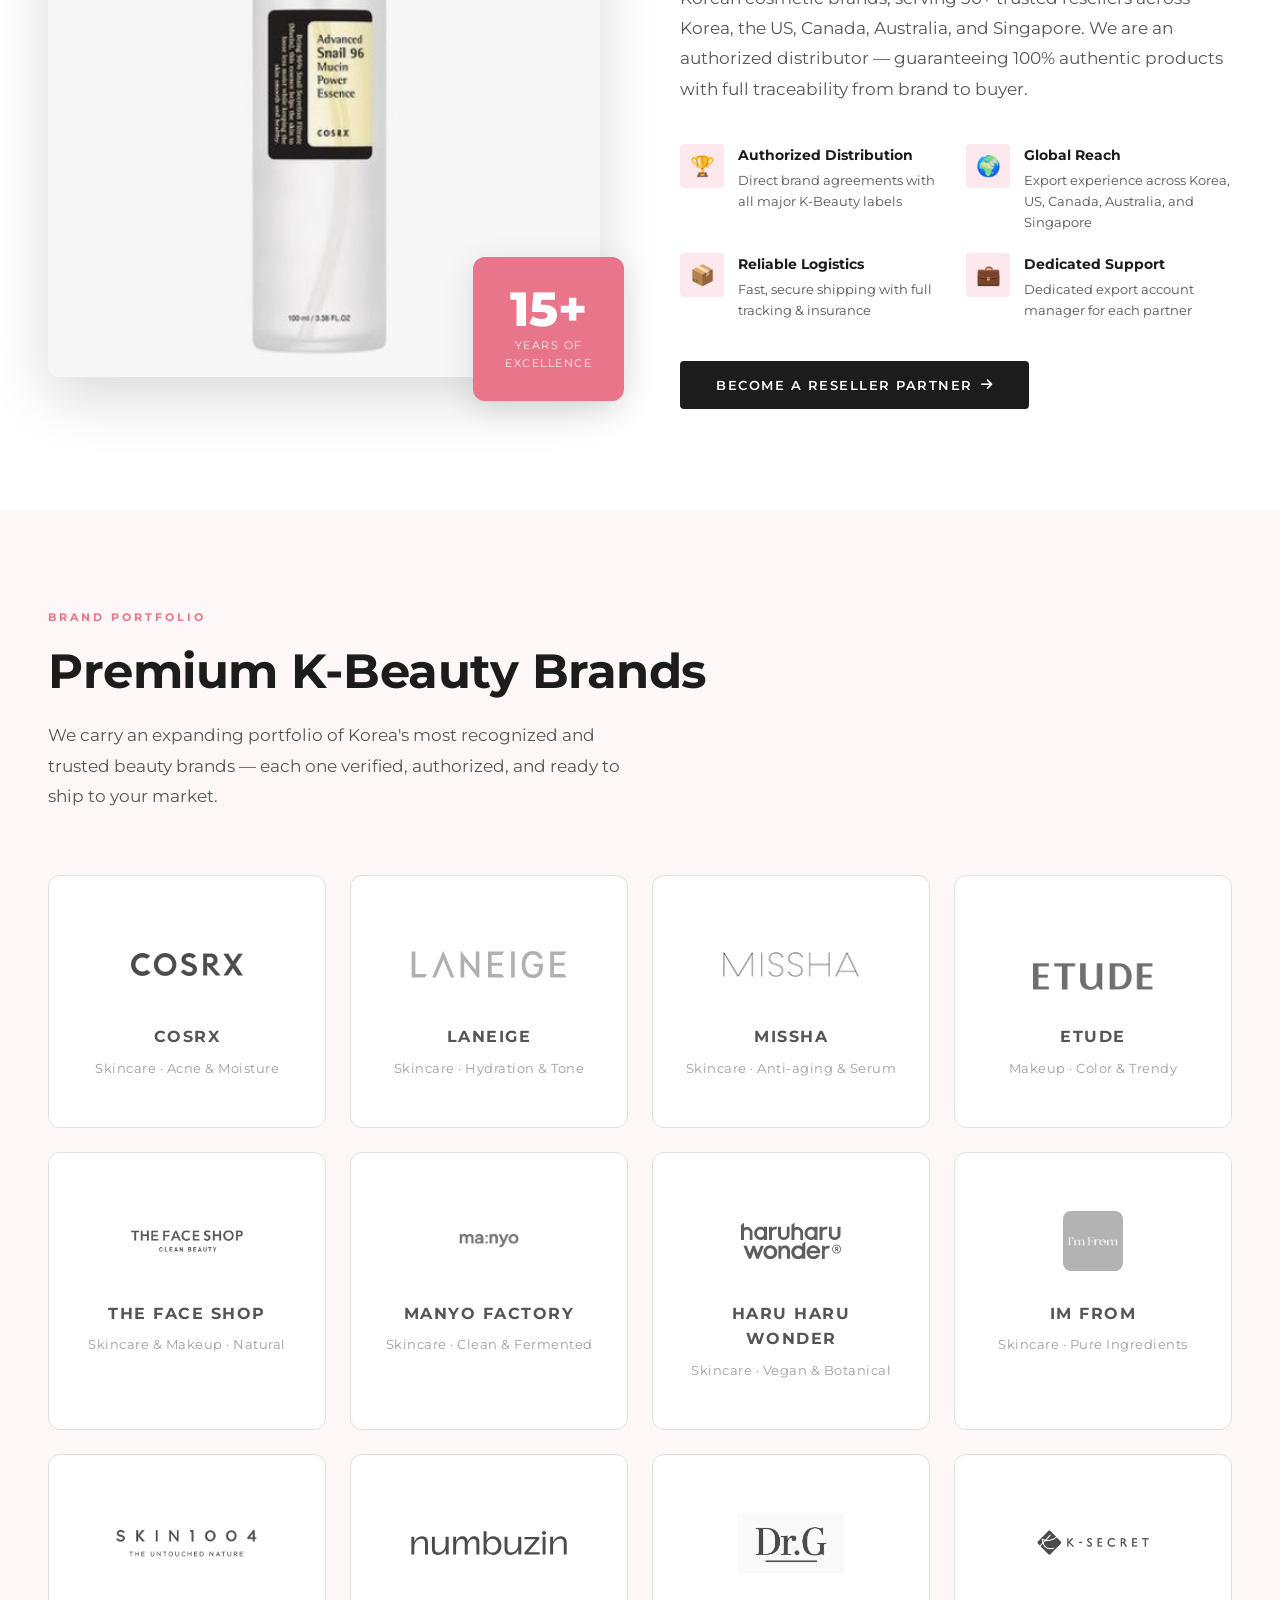
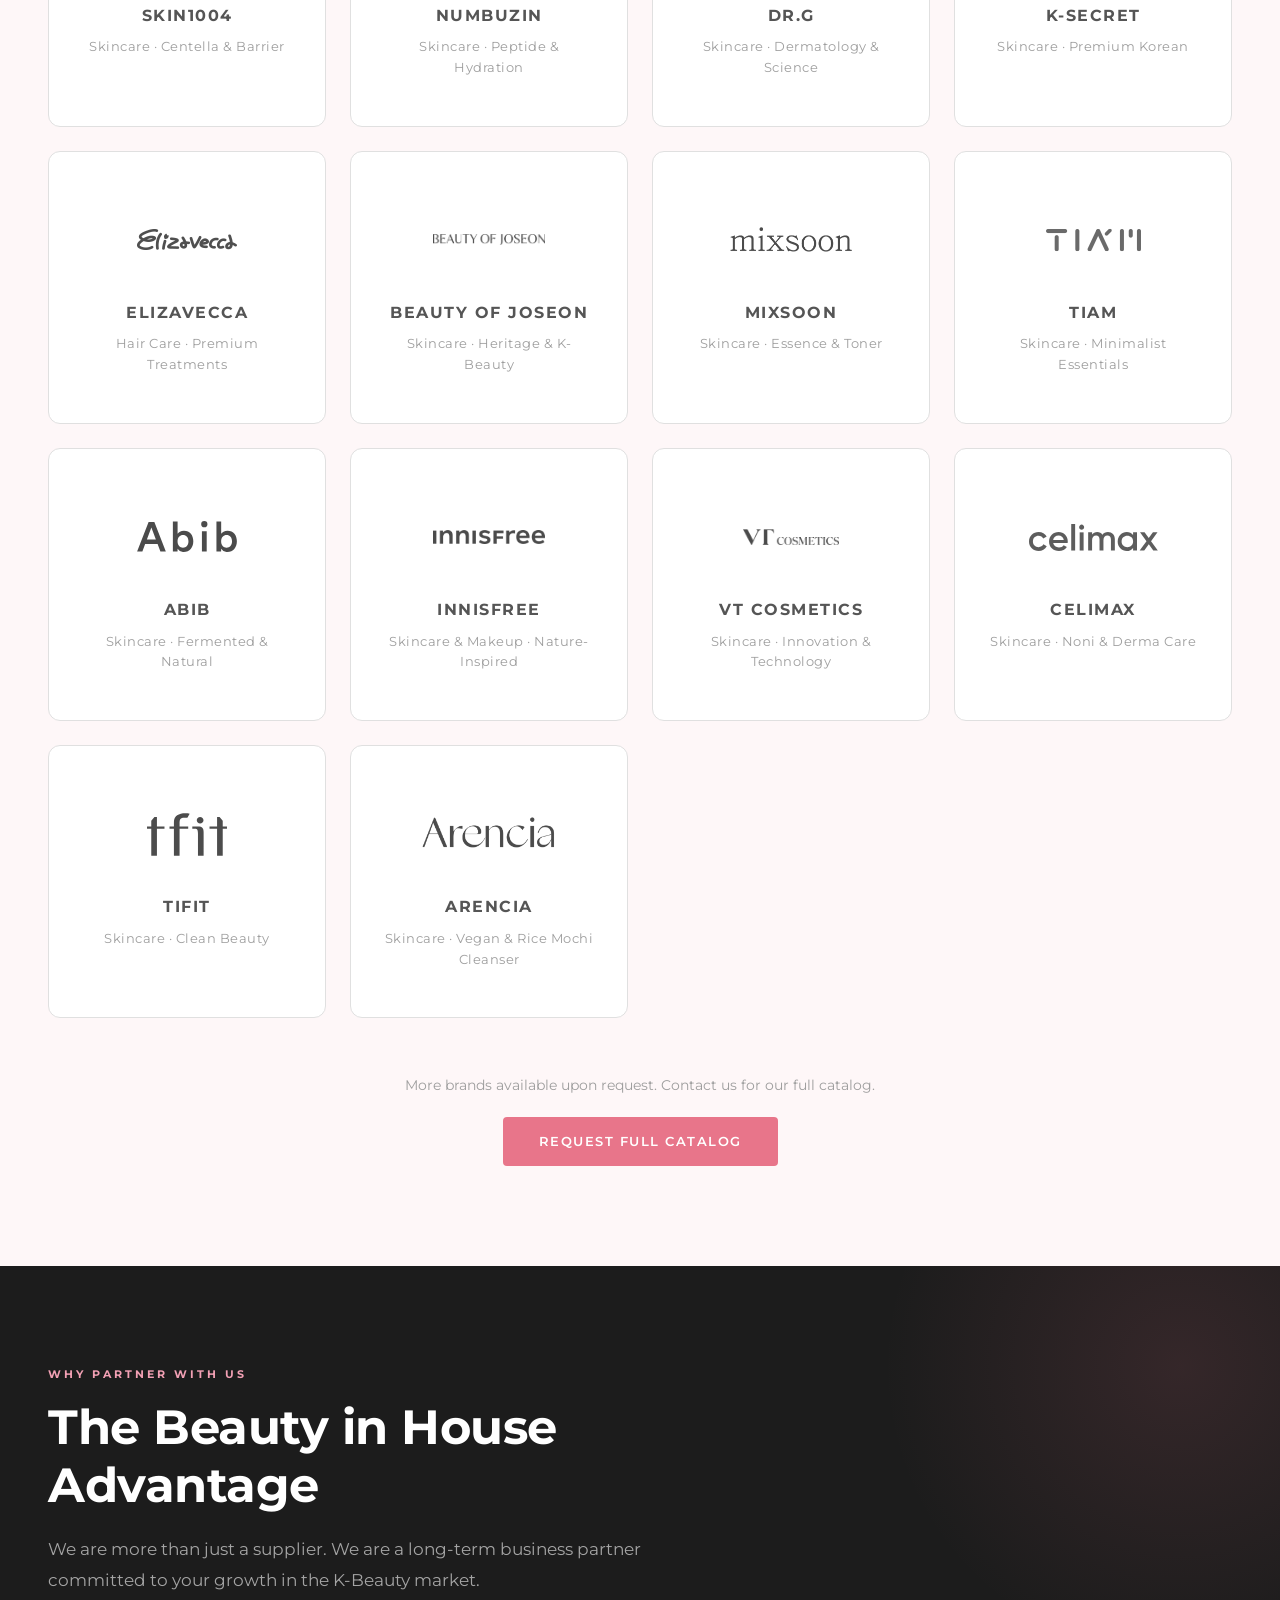
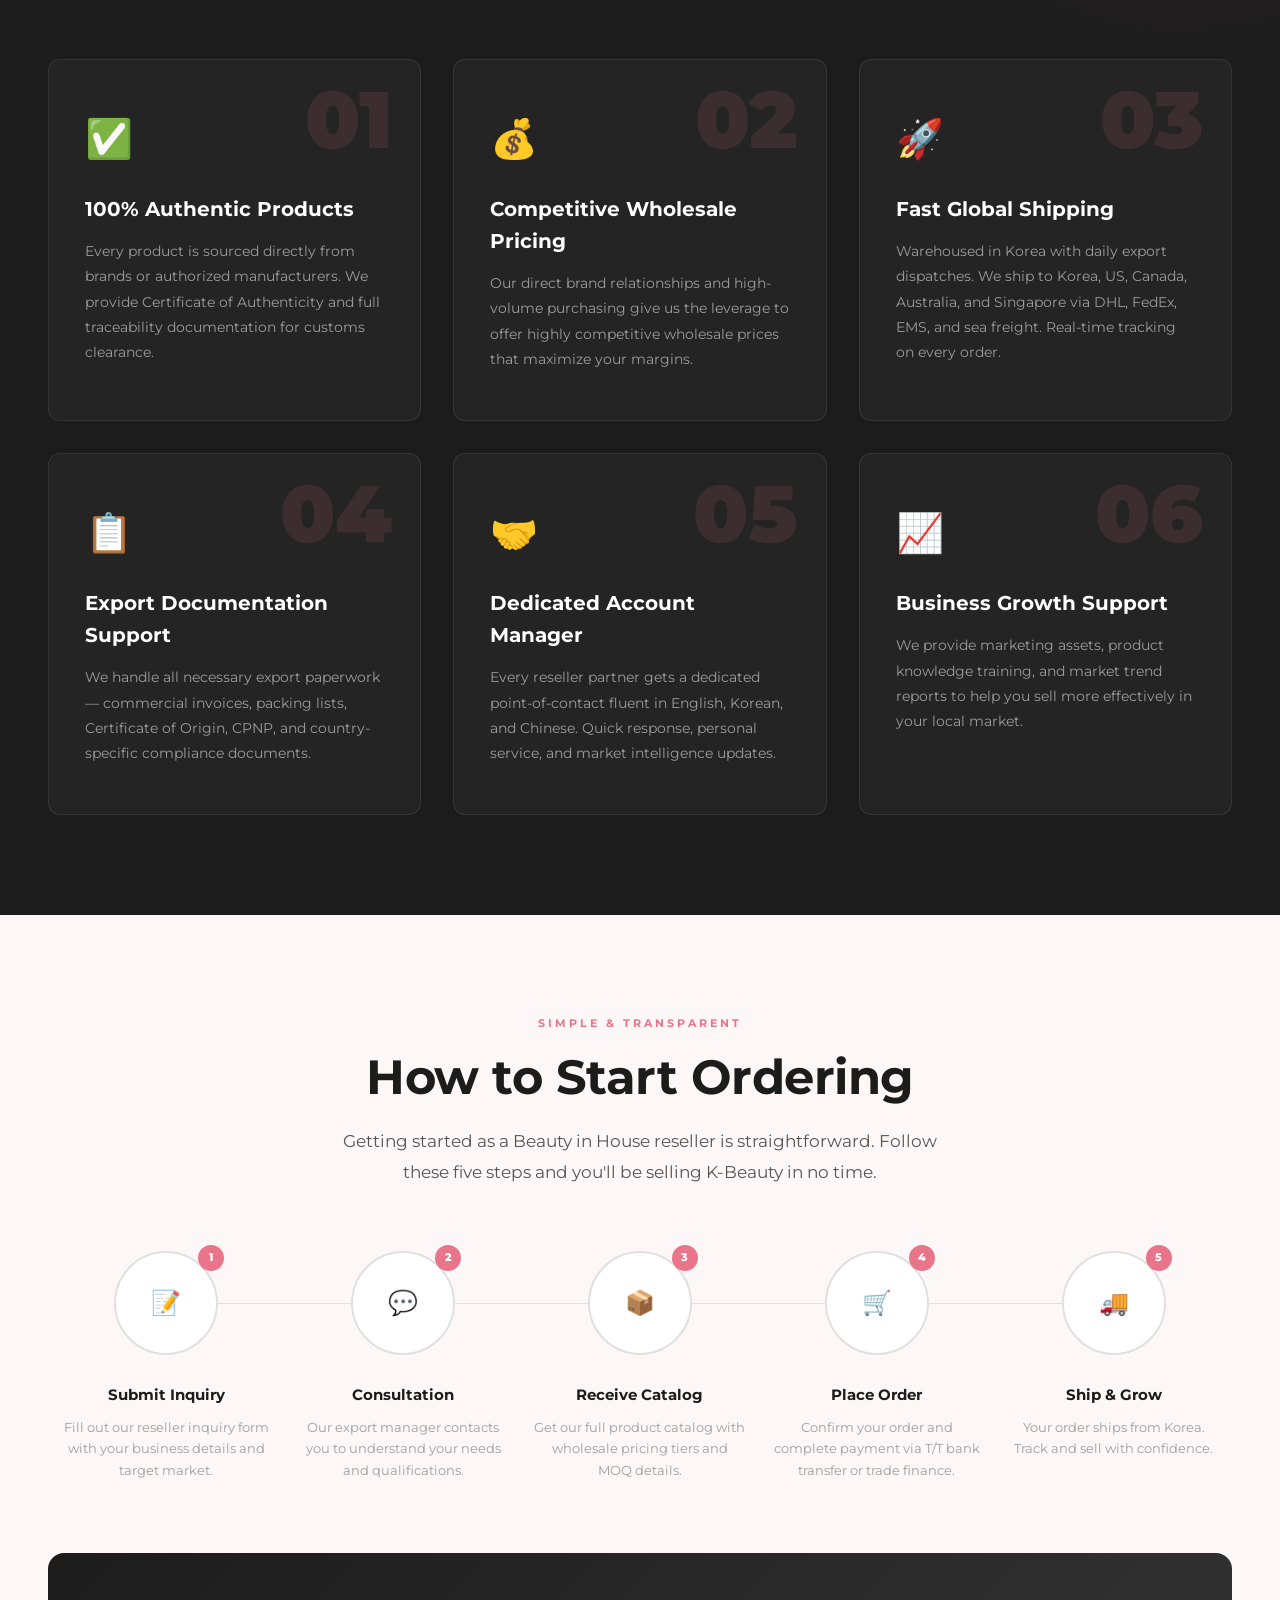
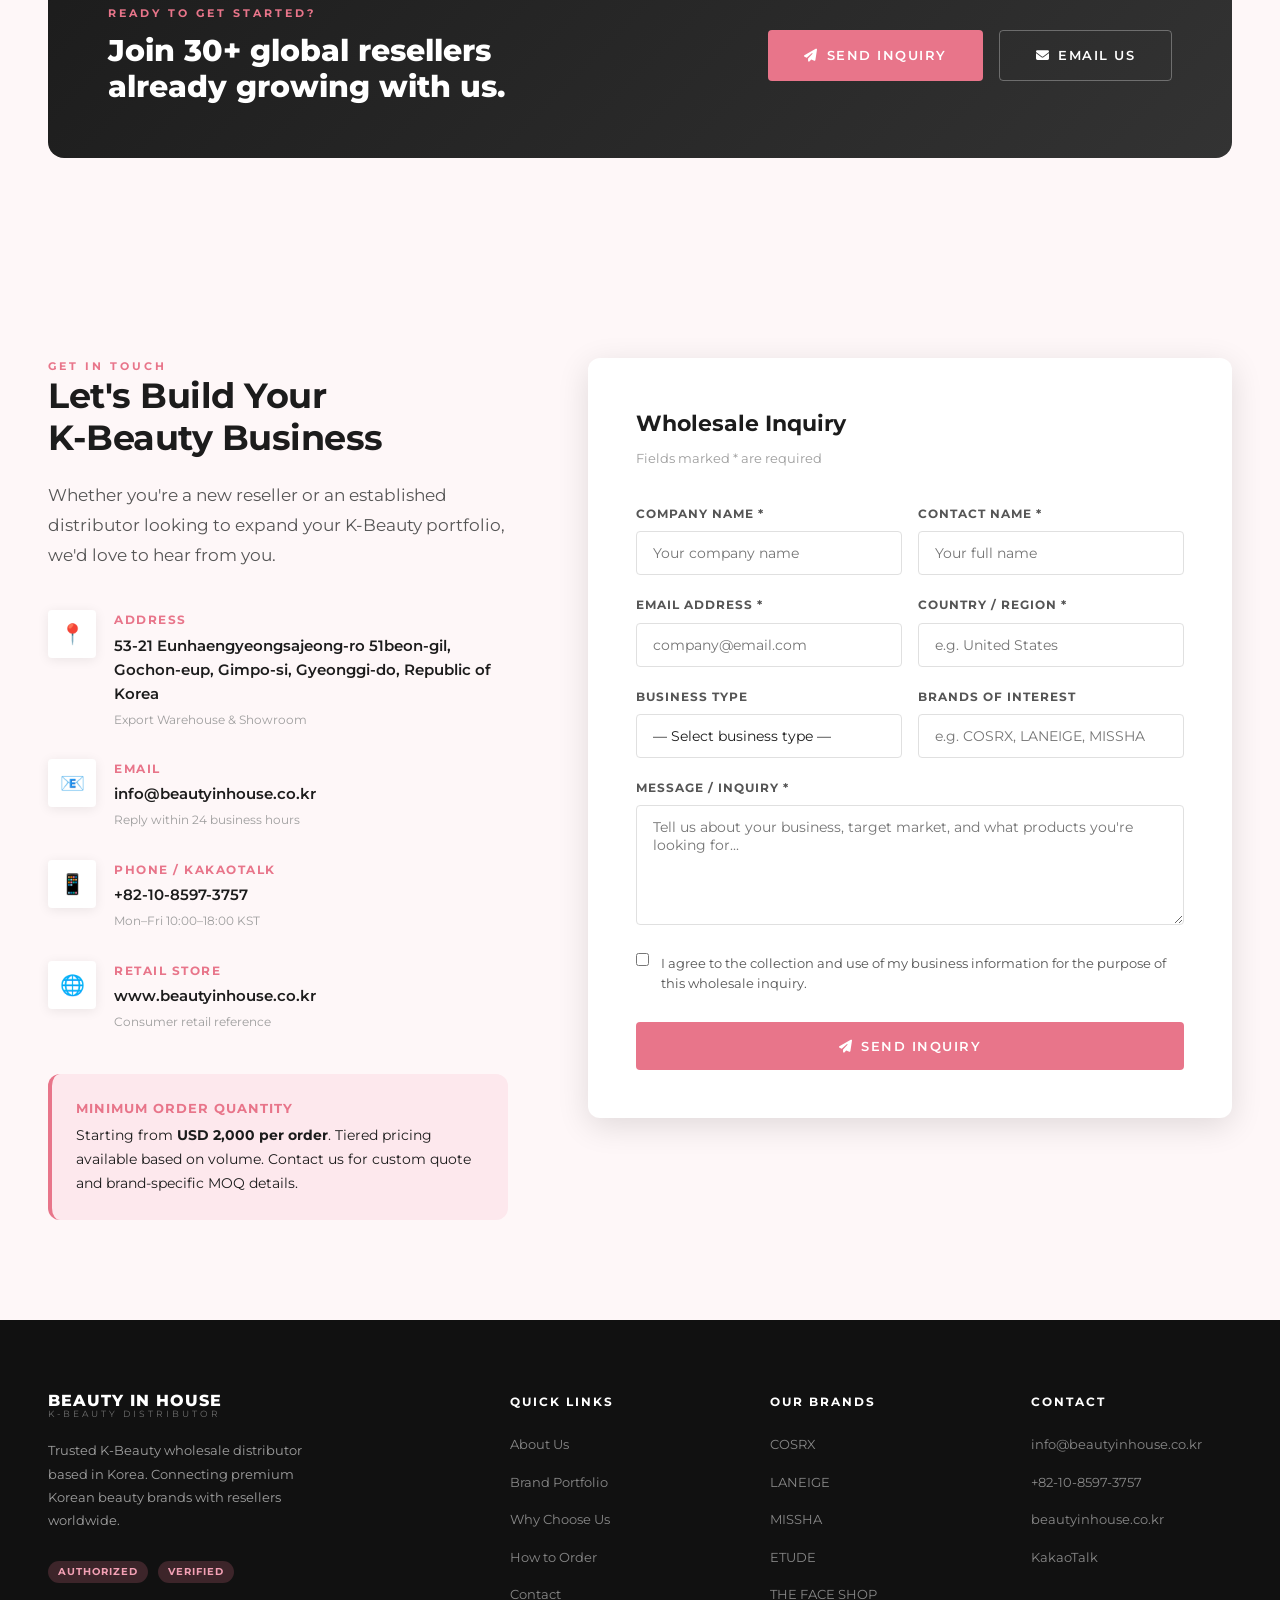
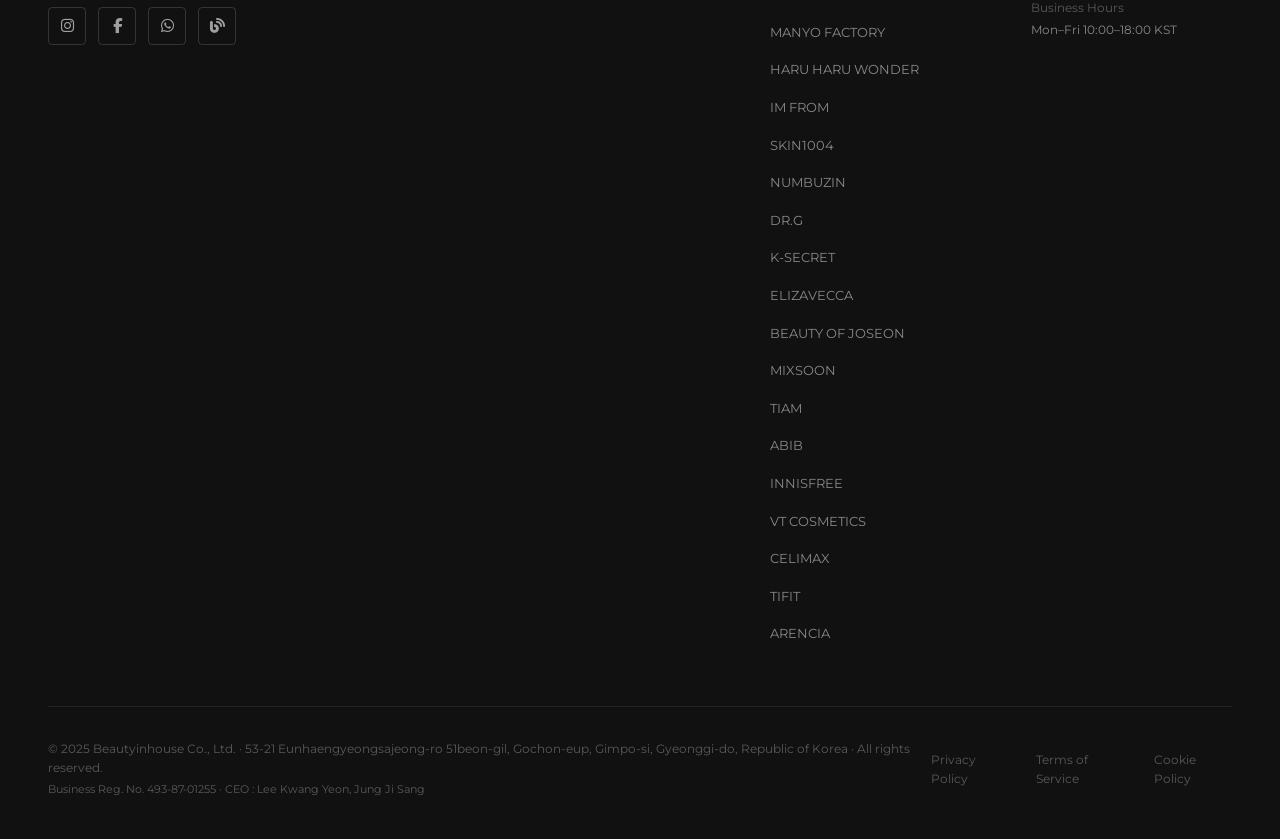
==== commit 8b789a8e: "공동대표 표기 순서 변경 (Lee Kwang Yeon 우선) Co-Authored-By: Claude Opus 5 <noreply@anthropic.com>" ====
--- a/index.html
+++ b/index.html
@@ -1020,7 +1020,7 @@
     <div class="footer-bottom">
       <div>
         <p>© 2025 Beautyinhouse Co., Ltd. · 53-21 Eunhaengyeongsajeong-ro 51beon-gil, Gochon-eup, Gimpo-si, Gyeonggi-do, Republic of Korea · All rights reserved.</p>
-        <p style="margin-top:4px; font-size:11px">Business Reg. No. 493-87-01255 · CEO : Jung Ji Sang, Lee Kwang Yeon</p>
+        <p style="margin-top:4px; font-size:11px">Business Reg. No. 493-87-01255 · CEO : Lee Kwang Yeon, Jung Ji Sang</p>
       </div>
       <div class="footer-bottom-links">
         <a href="#">Privacy Policy</a>
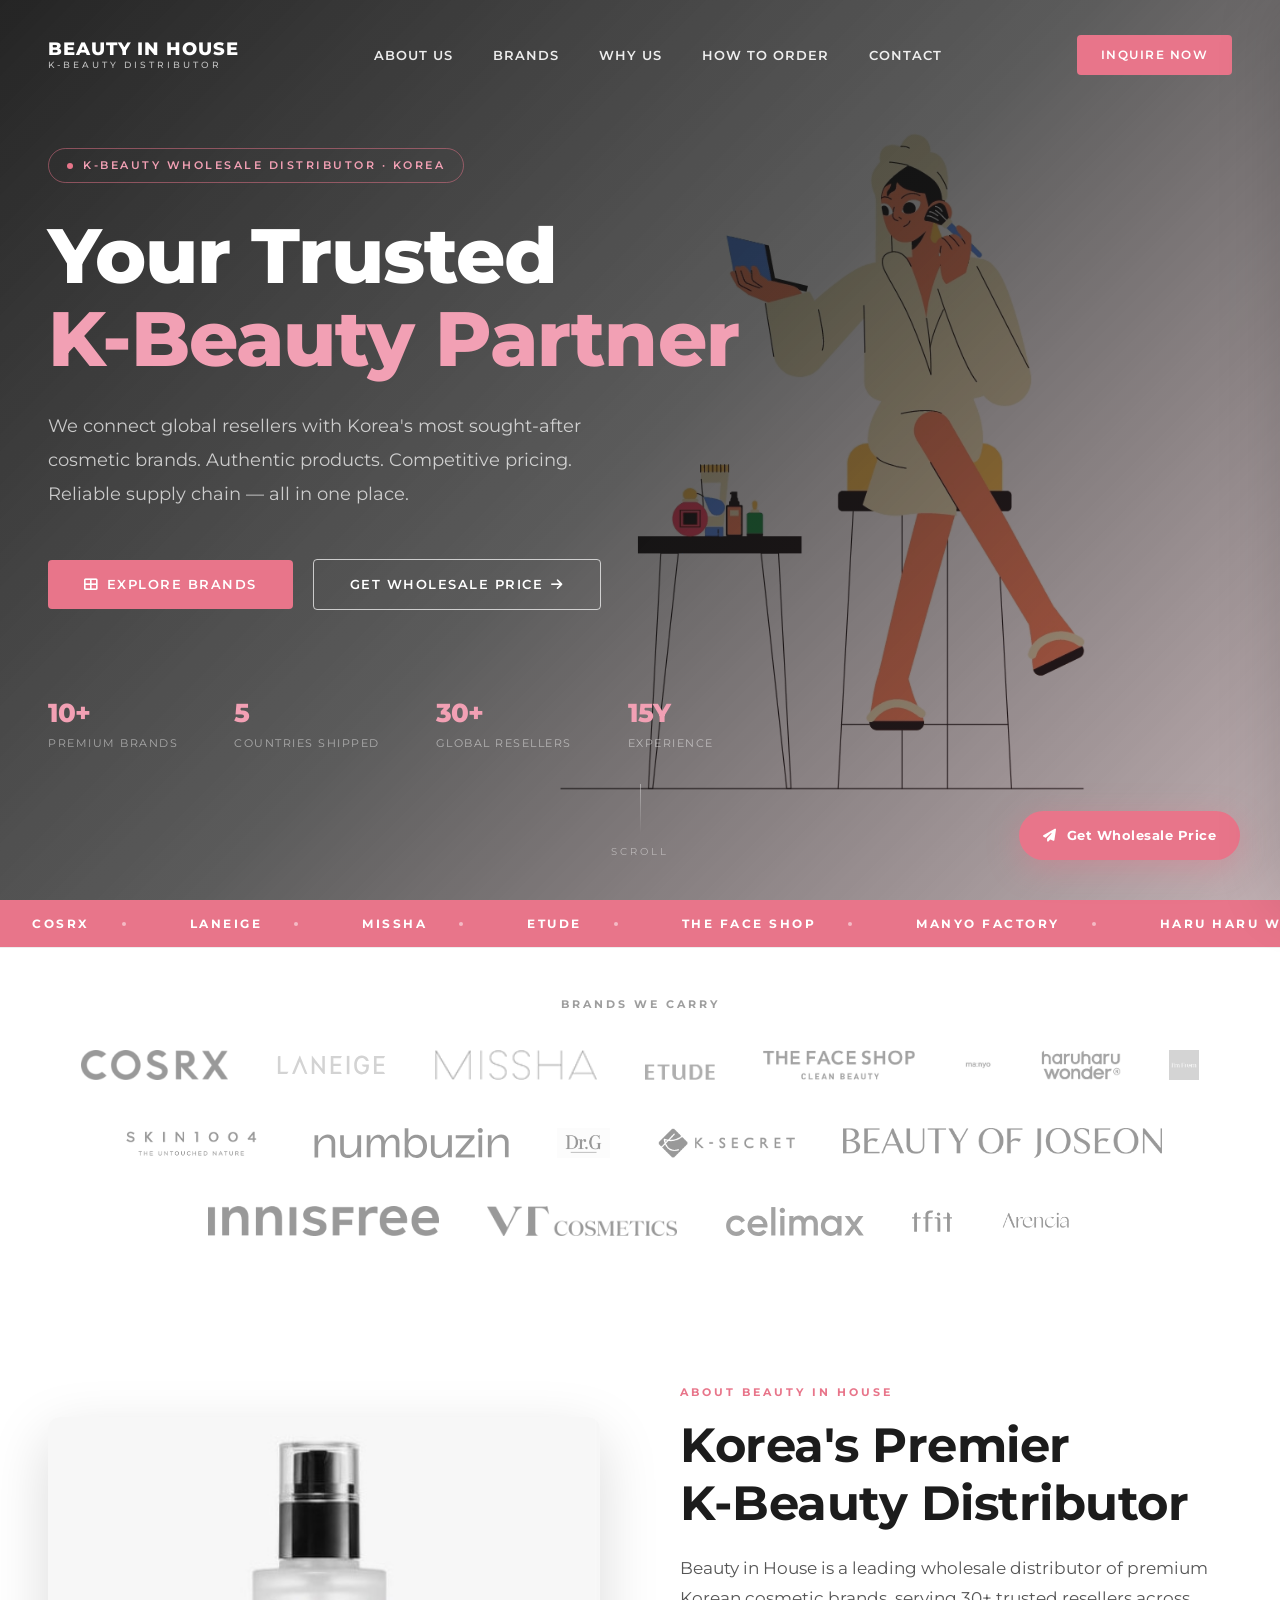
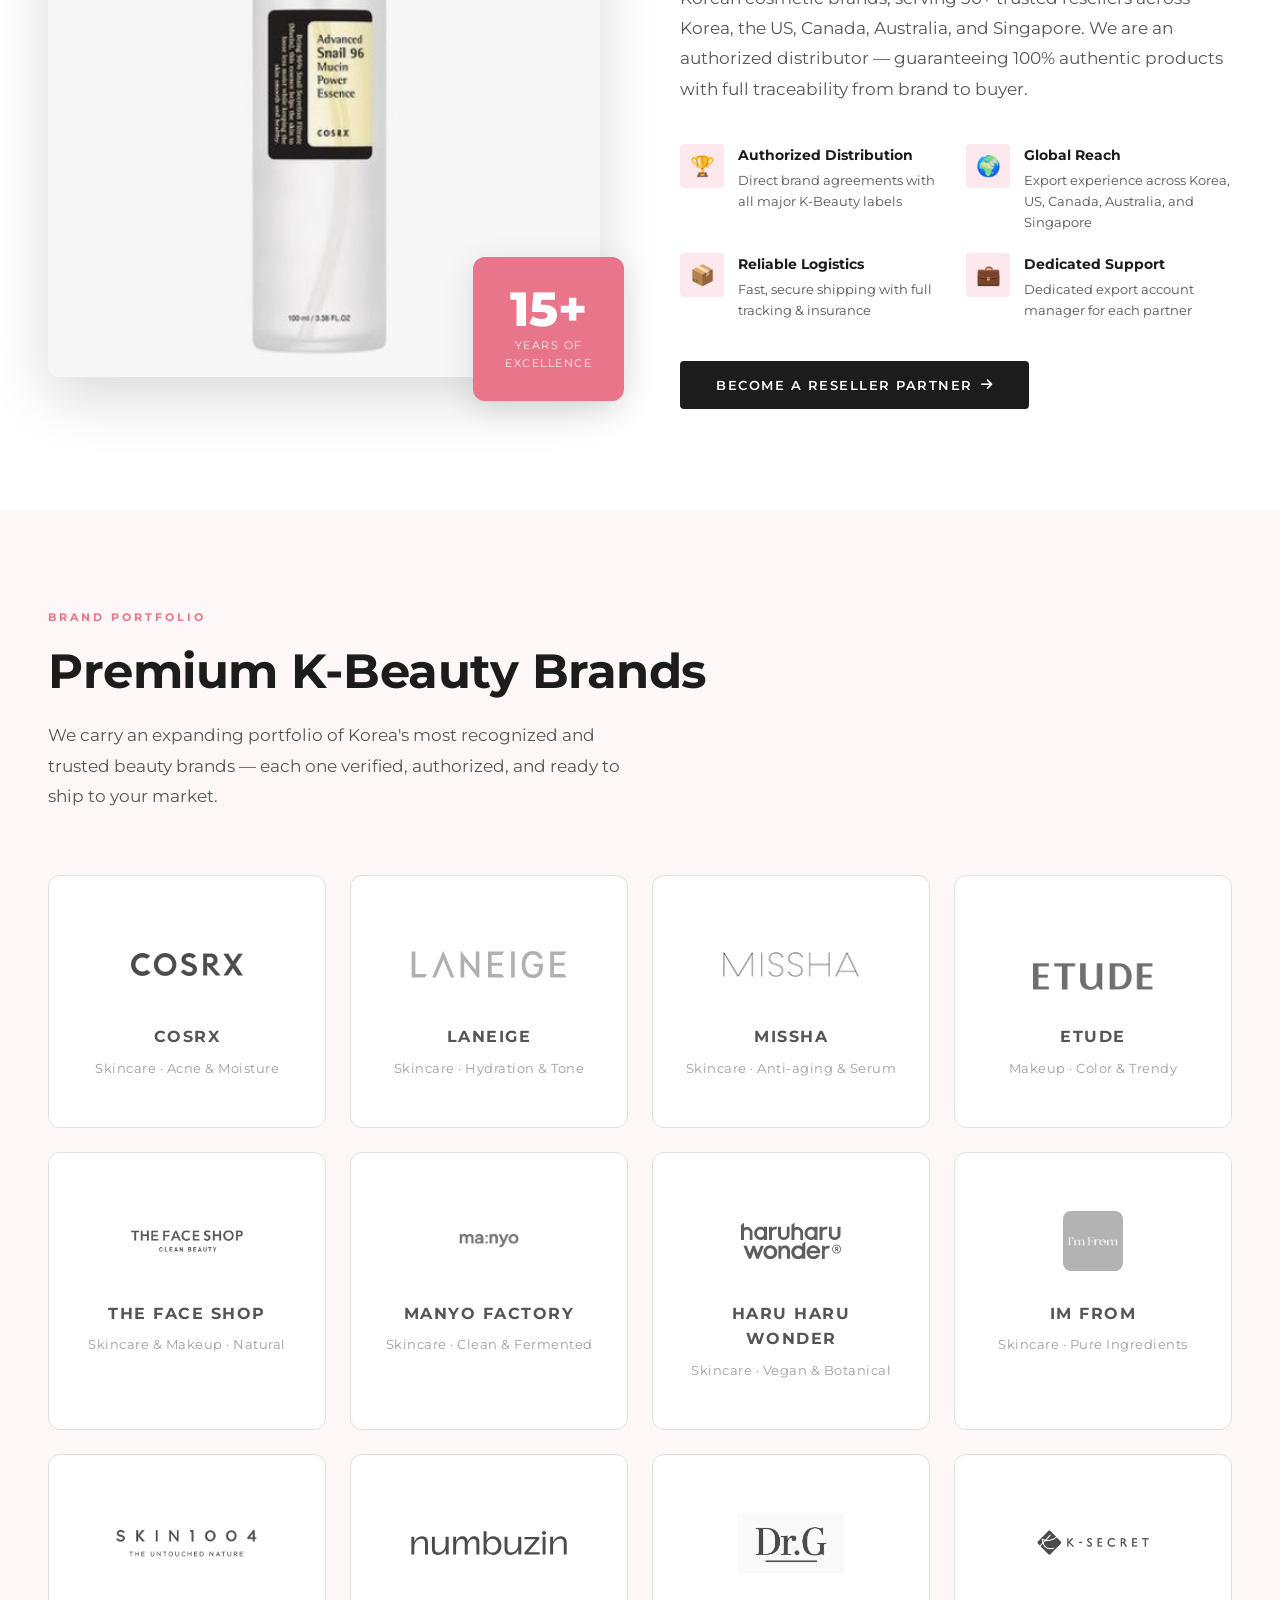
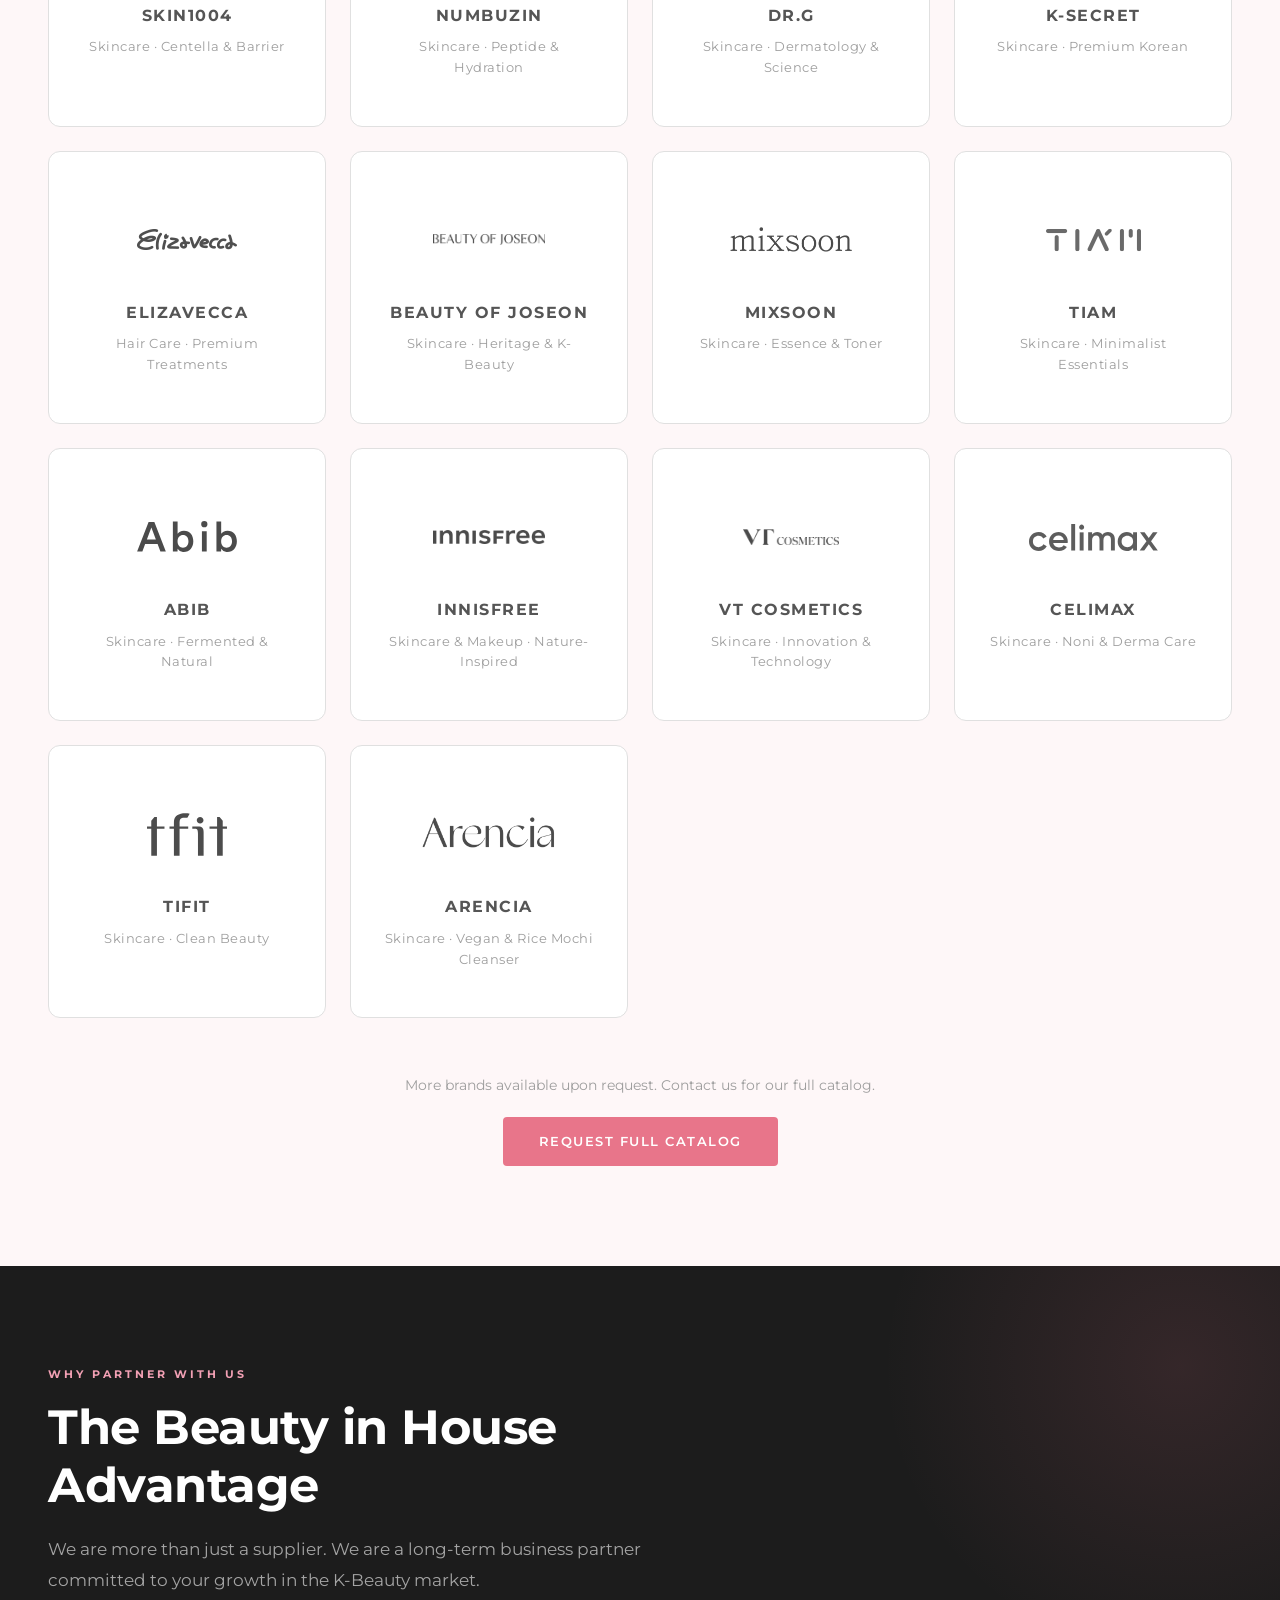
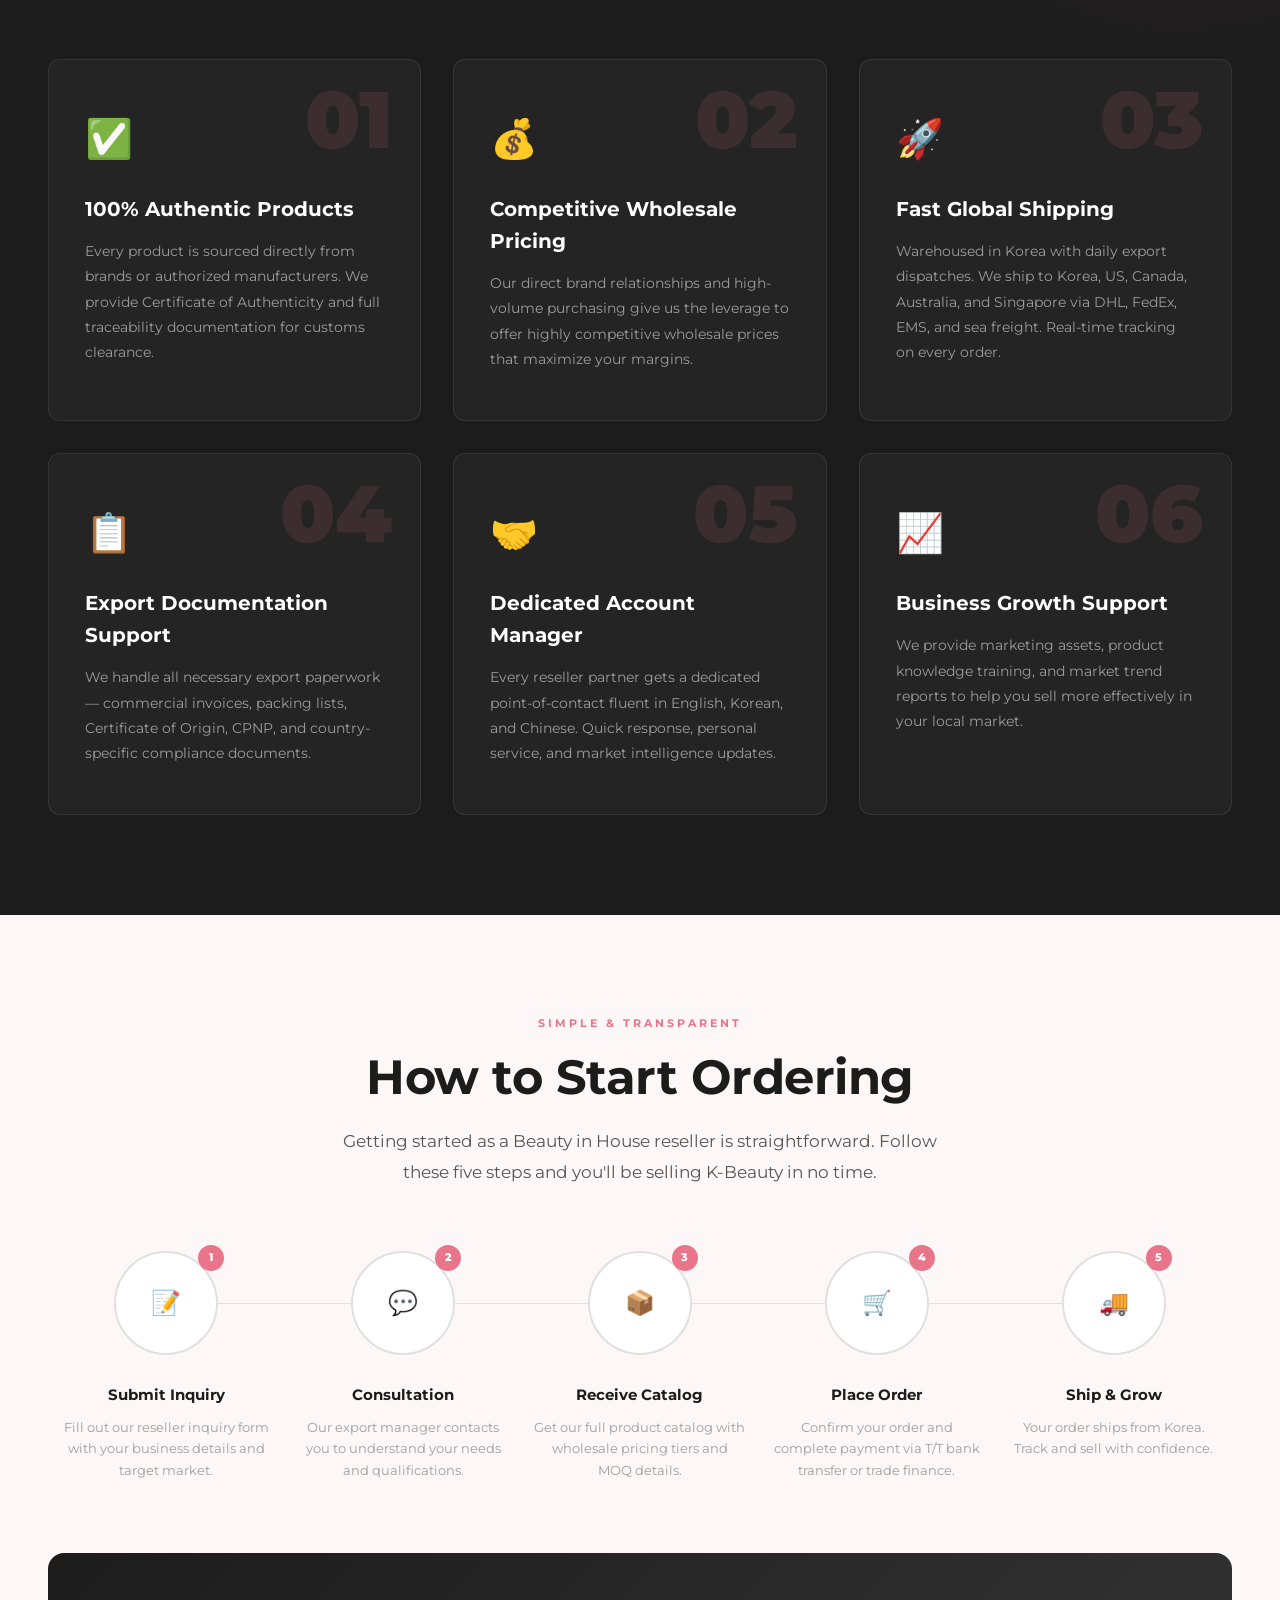
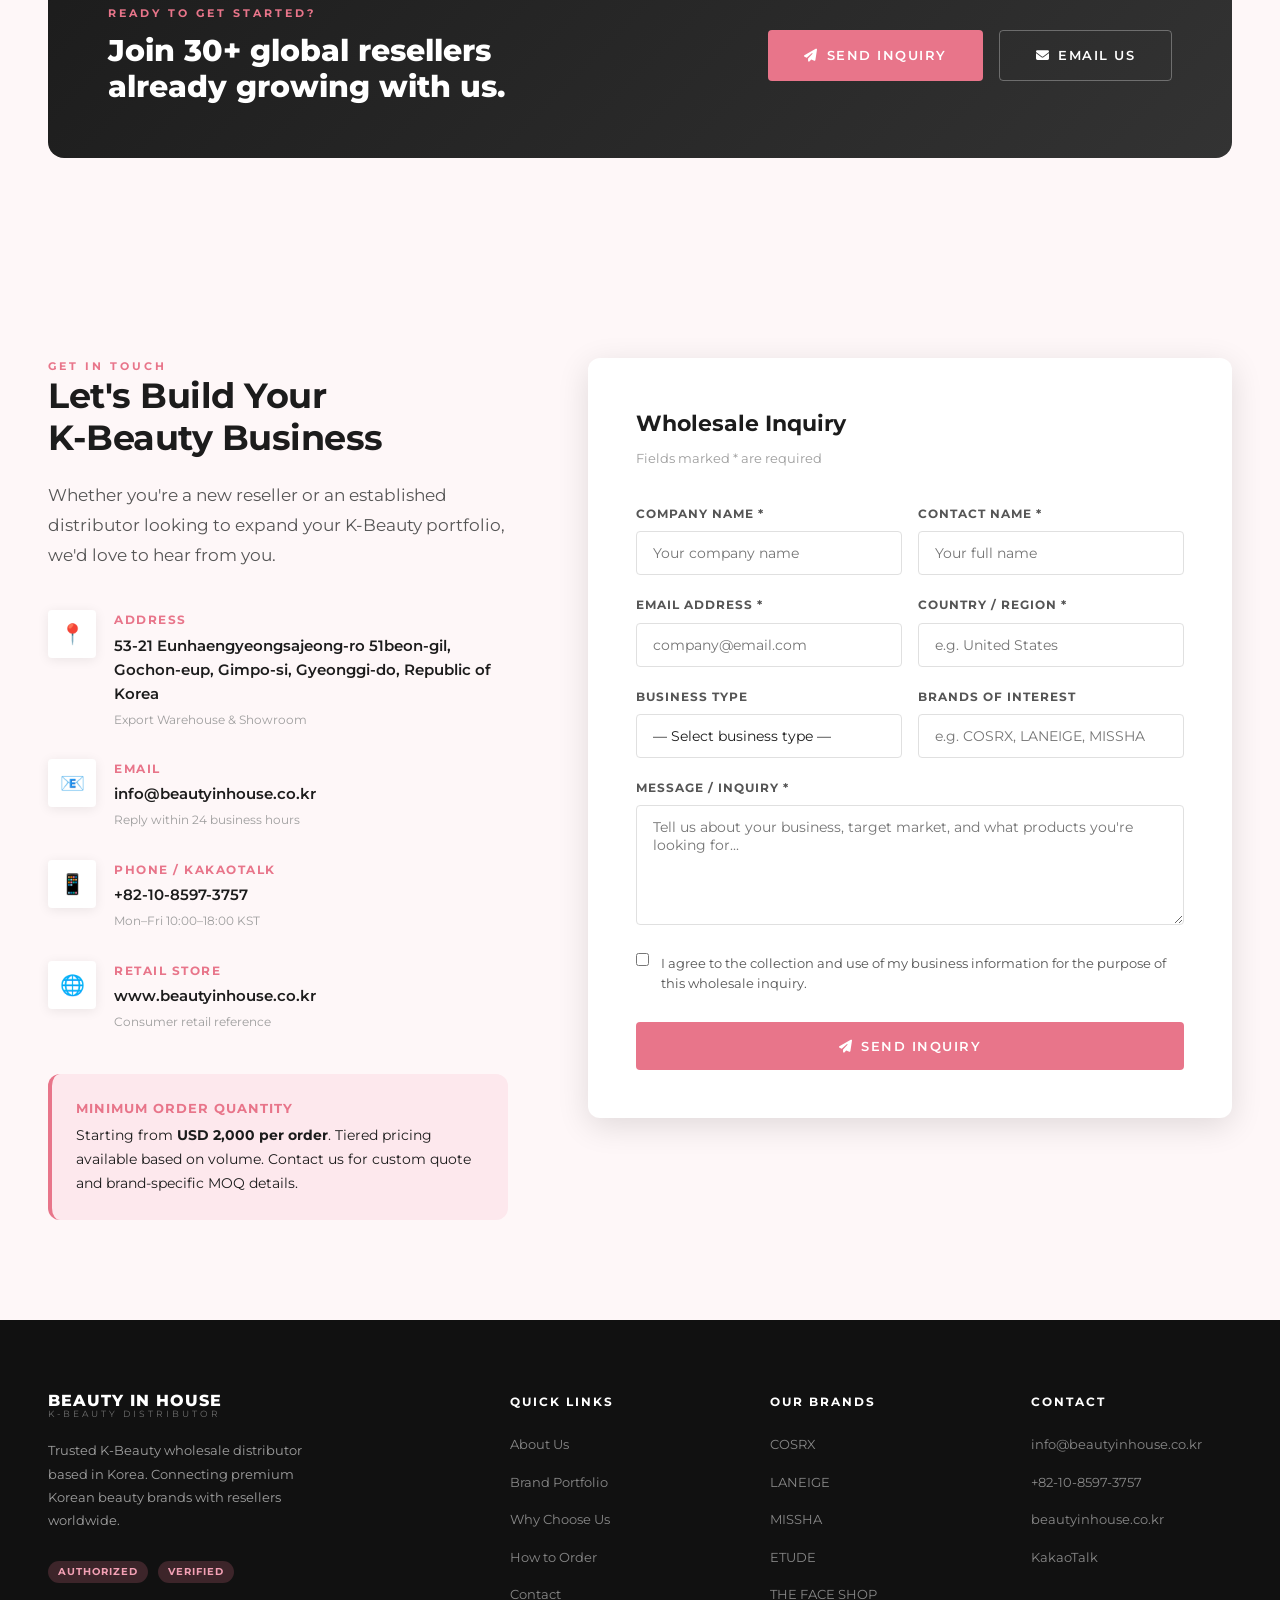
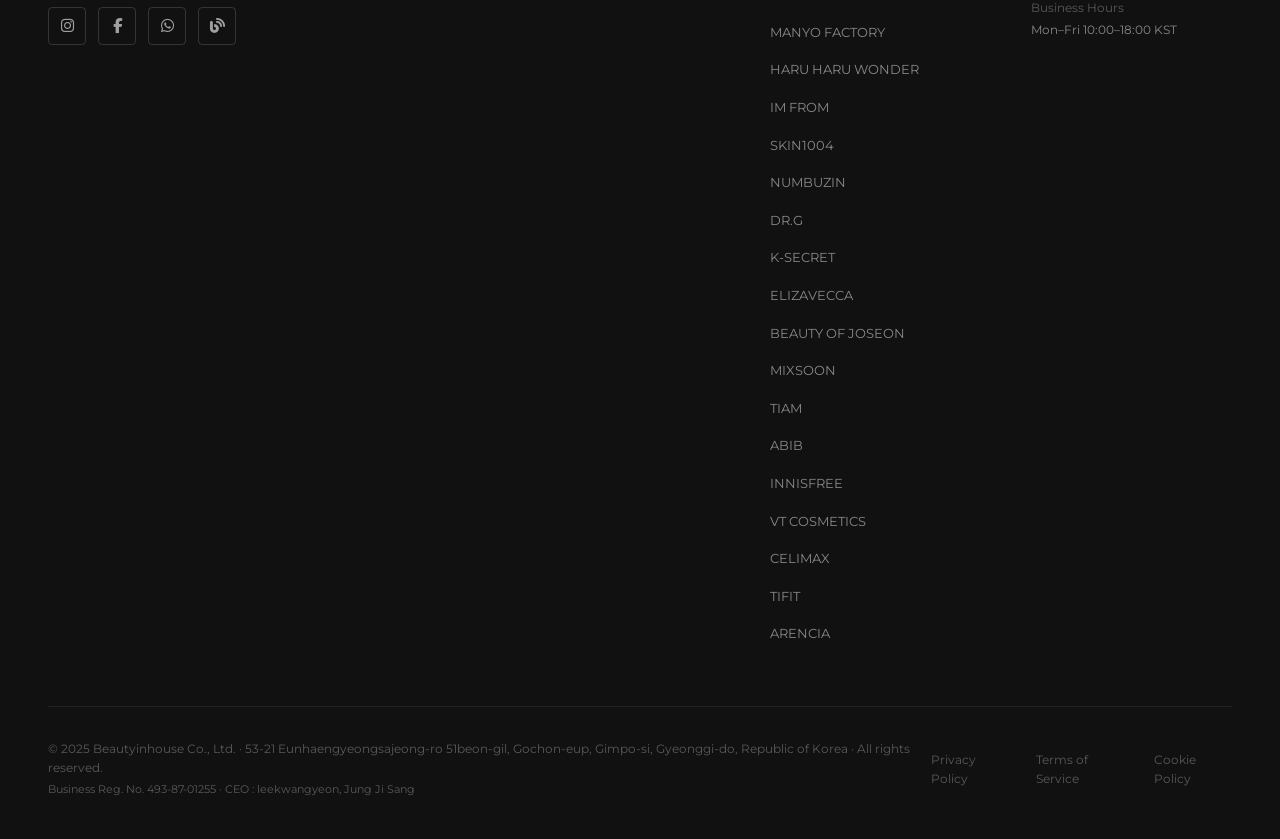
==== commit 2ecae876: "공동대표 표기를 leekwangyeon 으로 수정 (띄어쓰기 없음) Co-Authored-By: Claude Opus 5 <noreply@anthropic.com>" ====
--- a/index.html
+++ b/index.html
@@ -1020,7 +1020,7 @@
     <div class="footer-bottom">
       <div>
         <p>© 2025 Beautyinhouse Co., Ltd. · 53-21 Eunhaengyeongsajeong-ro 51beon-gil, Gochon-eup, Gimpo-si, Gyeonggi-do, Republic of Korea · All rights reserved.</p>
-        <p style="margin-top:4px; font-size:11px">Business Reg. No. 493-87-01255 · CEO : Lee Kwang Yeon, Jung Ji Sang</p>
+        <p style="margin-top:4px; font-size:11px">Business Reg. No. 493-87-01255 · CEO : leekwangyeon, Jung Ji Sang</p>
       </div>
       <div class="footer-bottom-links">
         <a href="#">Privacy Policy</a>
